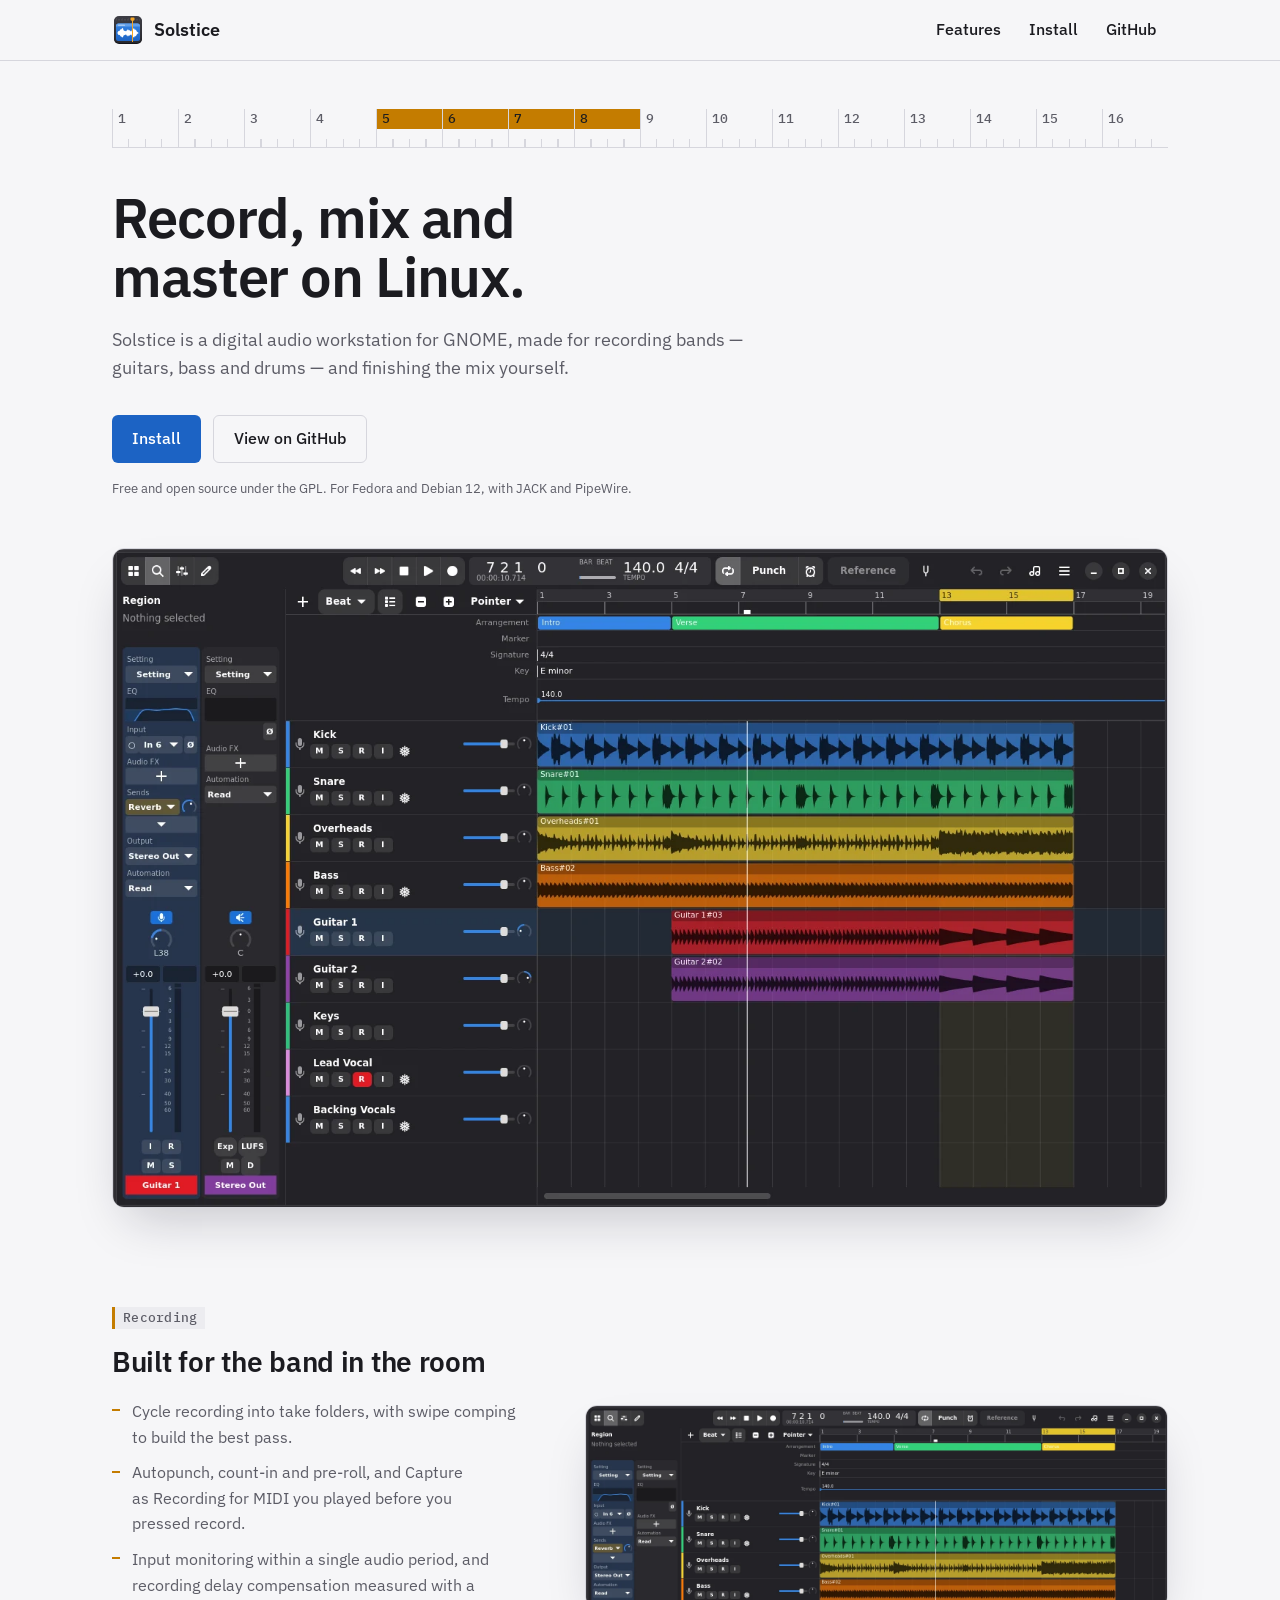
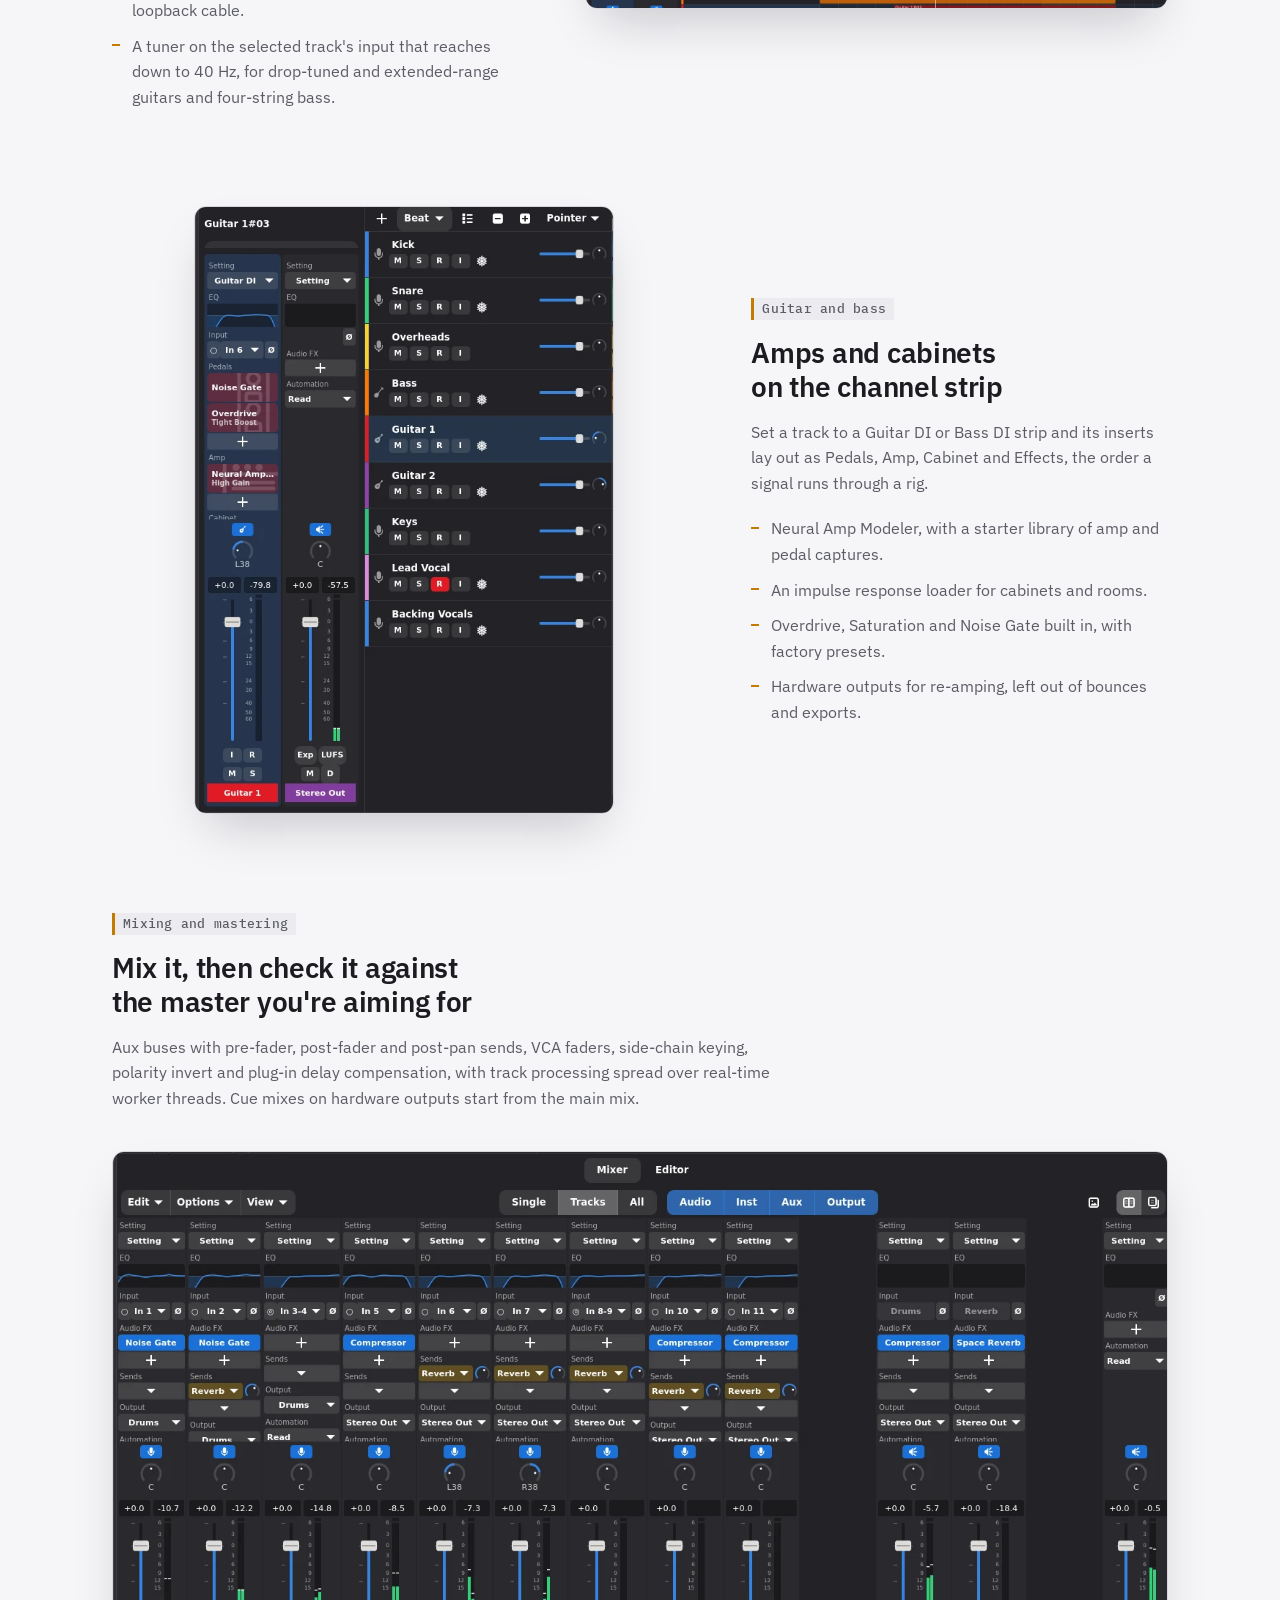
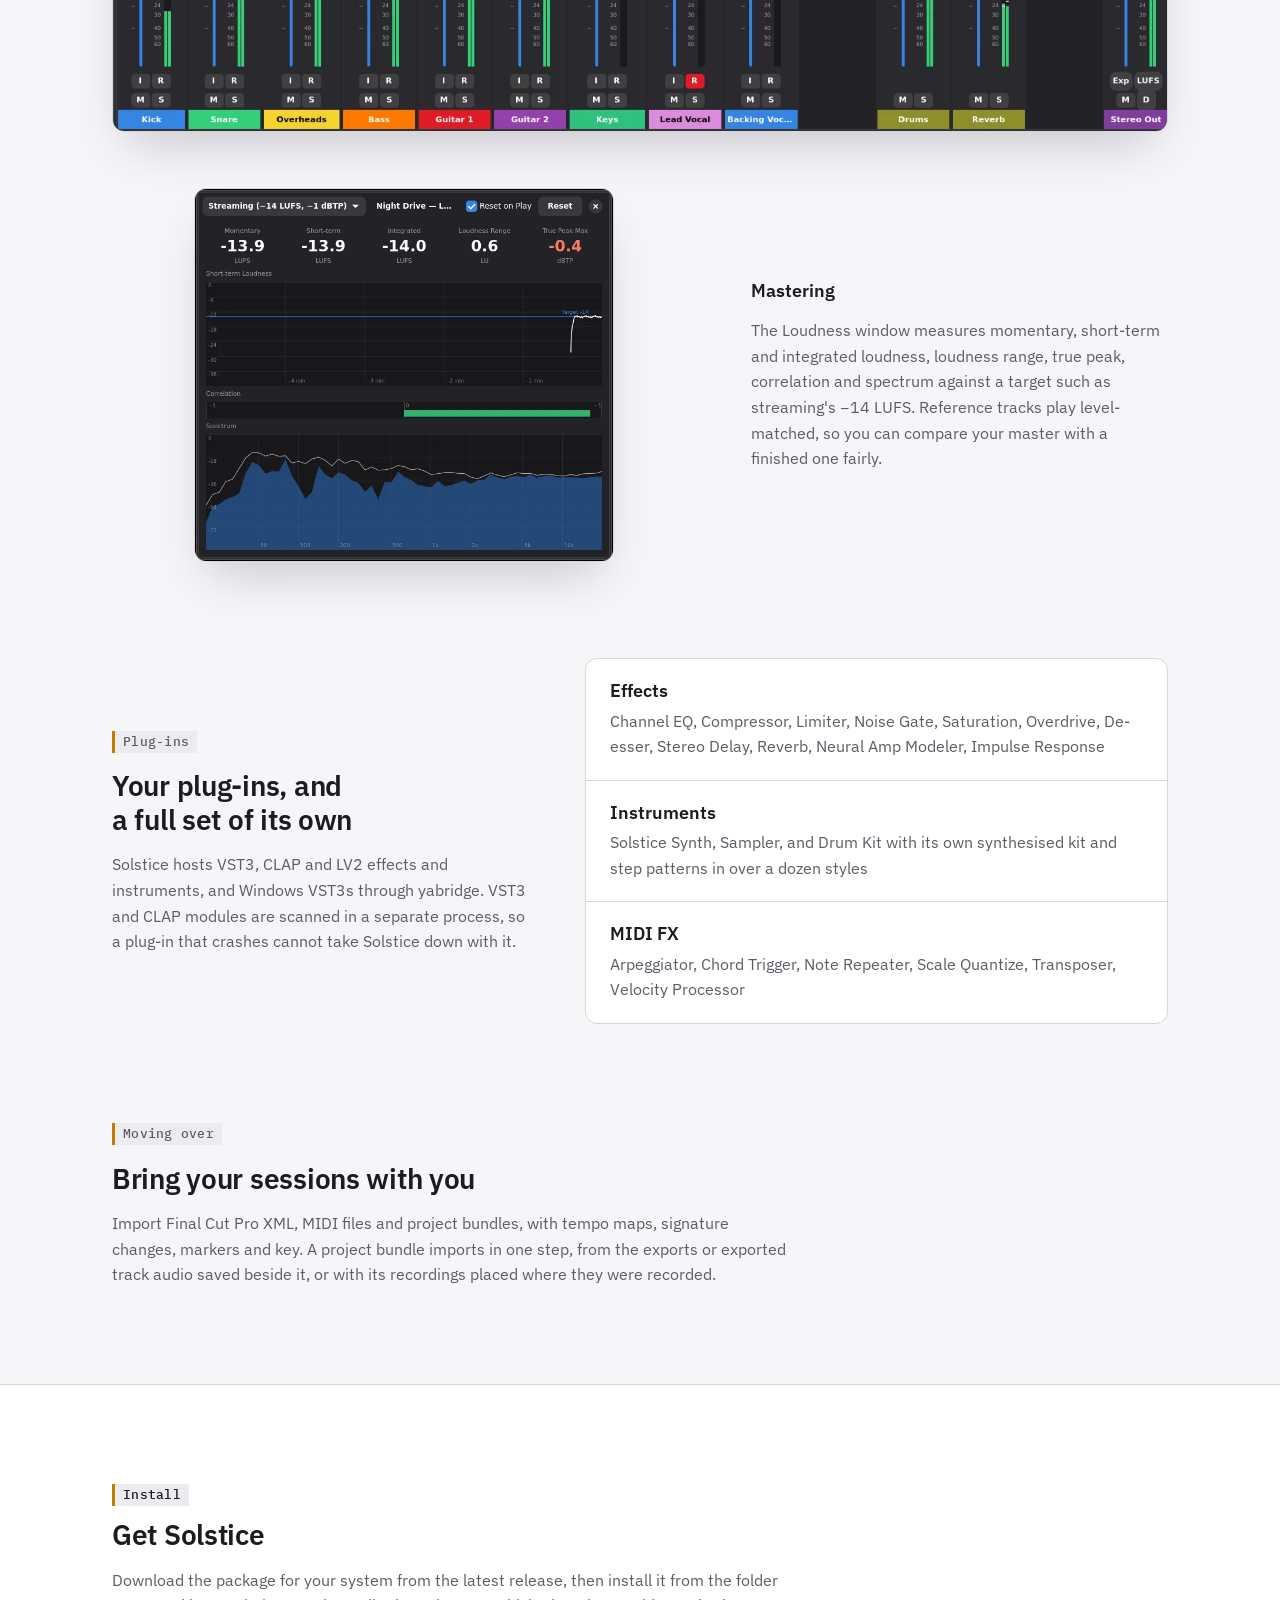
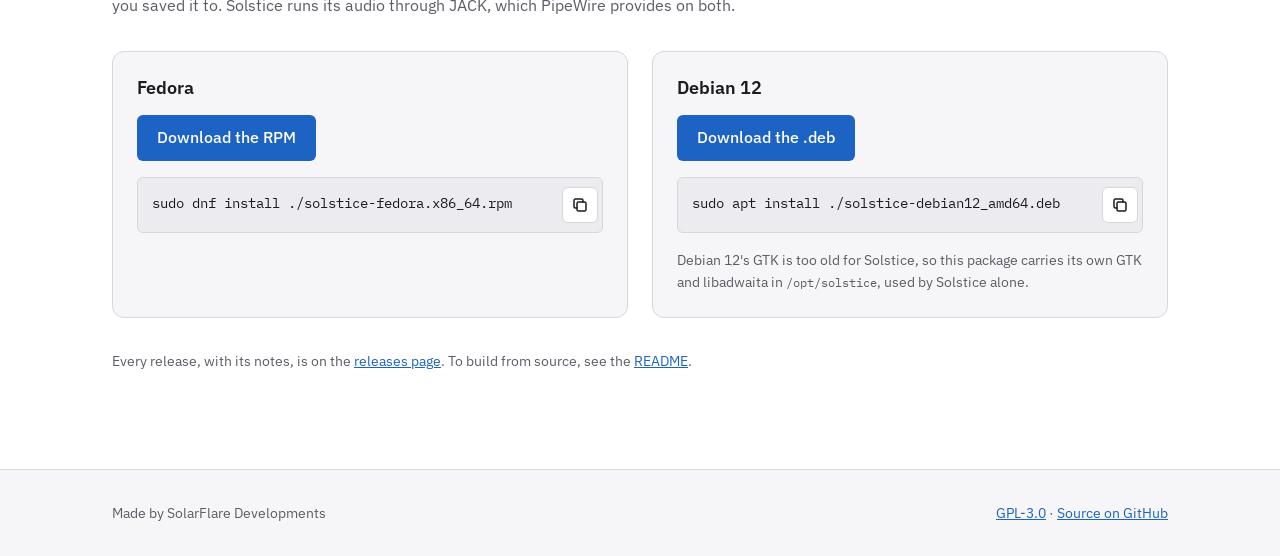
==== site/index.html @ c08cc3a5 "Add a project website for GitHub Pages A single page in site/ covering recording, guitar and bass st" ====
<!doctype html>
<html lang="en-GB">
<head>
  <meta charset="utf-8">
  <meta name="viewport" content="width=device-width, initial-scale=1">
  <meta name="color-scheme" content="light dark">
  <title>Solstice — a digital audio workstation for Linux</title>
  <meta name="description" content="Solstice is a free digital audio workstation for GNOME on Linux, made for recording bands and finishing the mix yourself: take folders, Guitar DI strips with Neural Amp Modeler, VST3, CLAP and LV2 plug-ins, and loudness metering for mastering.">
  <link rel="canonical" href="https://tomtwentysix.github.io/Solstice/">
  <link rel="icon" href="img/icon.svg" type="image/svg+xml">
  <meta property="og:type" content="website">
  <meta property="og:title" content="Solstice — record, mix and master on Linux">
  <meta property="og:description" content="A free digital audio workstation for GNOME, made for recording bands and finishing the mix yourself.">
  <meta property="og:url" content="https://tomtwentysix.github.io/Solstice/">
  <meta property="og:image" content="https://tomtwentysix.github.io/Solstice/img/session.webp">
  <link rel="preconnect" href="https://fonts.googleapis.com">
  <link rel="preconnect" href="https://fonts.gstatic.com" crossorigin>
  <link rel="stylesheet" href="https://fonts.googleapis.com/css2?family=IBM+Plex+Mono:wght@500&family=IBM+Plex+Sans:wght@400;500;600&display=swap">
  <link rel="stylesheet" href="style.css">
  <script src="copy.js" defer></script>
</head>
<body>
  <a class="skip" href="#main">Skip to content</a>

  <header class="nav">
    <div class="wrap nav-row">
      <a class="brand" href="./">
        <img src="img/icon.svg" alt="" width="32" height="32">
        <span>Solstice</span>
      </a>
      <nav aria-label="Main">
        <ul>
          <li><a href="#features">Features</a></li>
          <li><a href="#install">Install</a></li>
          <li><a href="https://github.com/tomtwentysix/Solstice">GitHub</a></li>
        </ul>
      </nav>
    </div>
  </header>

  <main id="main">
    <section class="hero">
      <div class="wrap">
        <div class="ruler" aria-hidden="true">
          <span>1</span><span>2</span><span>3</span><span>4</span><span>5</span><span>6</span><span>7</span><span>8</span>
          <span>9</span><span>10</span><span>11</span><span>12</span><span>13</span><span>14</span><span>15</span><span>16</span>
        </div>
        <h1>Record, mix and master on Linux.</h1>
        <p class="lead">Solstice is a digital audio workstation for GNOME, made for recording bands — guitars, bass and drums — and finishing the mix yourself.</p>
        <div class="actions">
          <a class="button primary" href="#install">Install</a>
          <a class="button secondary" href="https://github.com/tomtwentysix/Solstice">View on GitHub</a>
        </div>
        <p class="note">Free and open source under the GPL. For Fedora and Debian 12, with JACK and PipeWire.</p>
      </div>
      <div class="wrap shot-wrap">
        <figure class="shot">
          <img src="img/session.webp" width="1438" height="898" fetchpriority="high"
               alt="A Solstice session with kick, snare, overhead, bass and two guitar recordings, an arrangement lane with intro, verse and chorus, and the chorus set as the cycle range.">
        </figure>
      </div>
    </section>

    <section id="features" class="feature" aria-labelledby="recording">
      <div class="wrap feature-row">
        <div class="feature-text">
          <p class="eyebrow">Recording</p>
          <h2 id="recording">Built for the band in the room</h2>
          <ul class="points">
            <li>Cycle recording into take folders, with swipe comping to build the best pass.</li>
            <li>Autopunch, count-in and pre-roll, and Capture as Recording for MIDI you played before you pressed record.</li>
            <li>Input monitoring within a single audio period, and recording delay compensation measured with a loopback cable.</li>
            <li>A tuner on the selected track's input that reaches down to 40&nbsp;Hz, for drop-tuned and extended-range guitars and four-string bass.</li>
          </ul>
        </div>
        <figure class="shot">
          <img src="img/recording.webp" width="1438" height="500" loading="lazy"
               alt="The Solstice control bar and arrangement: transport, position and tempo display, global tracks for sections, signature, key and tempo, and drum and bass recordings.">
        </figure>
      </div>
    </section>

    <section class="feature" aria-labelledby="guitar">
      <div class="wrap feature-row flip">
        <div class="feature-text">
          <p class="eyebrow">Guitar and bass</p>
          <h2 id="guitar">Amps and cabinets on the channel strip</h2>
          <p>Set a track to a Guitar DI or Bass DI strip and its inserts lay out as Pedals, Amp, Cabinet and Effects, the order a signal runs through a rig.</p>
          <ul class="points">
            <li>Neural Amp Modeler, with a starter library of amp and pedal captures.</li>
            <li>An impulse response loader for cabinets and rooms.</li>
            <li>Overdrive, Saturation and Noise Gate built in, with factory presets.</li>
            <li>Hardware outputs for re-amping, left out of bounces and exports.</li>
          </ul>
        </div>
        <figure class="shot narrow">
          <img src="img/guitar-strip.webp" width="580" height="840" loading="lazy"
               alt="A Guitar DI channel strip in the Solstice inspector, with Noise Gate and Overdrive in the Pedals section and Neural Amp Modeler with a High Gain capture in the Amp section.">
        </figure>
      </div>
    </section>

    <section class="feature" aria-labelledby="mixing">
      <div class="wrap">
        <div class="feature-text wide">
          <p class="eyebrow">Mixing and mastering</p>
          <h2 id="mixing">Mix it, then check it against the master you're aiming for</h2>
          <p>Aux buses with pre-fader, post-fader and post-pan sends, VCA faders, side-chain keying, polarity invert and plug-in delay compensation, with track processing spread over real-time worker threads. Cue mixes on hardware outputs start from the main mix.</p>
        </div>
        <figure class="shot">
          <img src="img/mixer.webp" width="1438" height="790" loading="lazy"
               alt="The Solstice mixer during playback: channel strips for drums, bass, guitars, keys and vocals with EQ, gates, compressors and reverb sends, a drum bus, a reverb bus and the stereo output.">
        </figure>
        <div class="feature-row flip master">
          <div class="feature-text">
            <h3>Mastering</h3>
            <p>The Loudness window measures momentary, short-term and integrated loudness, loudness range, true peak, correlation and spectrum against a target such as streaming's −14&nbsp;LUFS. Reference tracks play level-matched, so you can compare your master with a finished one fairly.</p>
          </div>
          <figure class="shot narrow">
            <img src="img/loudness.webp" width="724" height="644" loading="lazy"
                 alt="The Solstice Loudness window measuring −14.0 LUFS integrated against the streaming target, with a short-term loudness graph, correlation meter and spectrum.">
          </figure>
        </div>
      </div>
    </section>

    <section class="feature band" aria-labelledby="plugins">
      <div class="wrap feature-row">
        <div class="feature-text">
          <p class="eyebrow">Plug-ins</p>
          <h2 id="plugins">Your plug-ins, and a full set of its own</h2>
          <p>Solstice hosts VST3, CLAP and LV2 effects and instruments, and Windows VST3s through yabridge. VST3 and CLAP modules are scanned in a separate process, so a plug-in that crashes cannot take Solstice down with it.</p>
        </div>
        <div class="builtins">
          <div>
            <h3>Effects</h3>
            <p>Channel EQ, Compressor, Limiter, Noise Gate, Saturation, Overdrive, De-esser, Stereo Delay, Reverb, Neural Amp Modeler, Impulse Response</p>
          </div>
          <div>
            <h3>Instruments</h3>
            <p>Solstice Synth, Sampler, and Drum Kit with its own synthesised kit and step patterns in over a dozen styles</p>
          </div>
          <div>
            <h3>MIDI FX</h3>
            <p>Arpeggiator, Chord Trigger, Note Repeater, Scale Quantize, Transposer, Velocity Processor</p>
          </div>
        </div>
      </div>
    </section>

    <section class="feature" aria-labelledby="moving">
      <div class="wrap">
        <div class="feature-text wide">
          <p class="eyebrow">Moving over</p>
          <h2 id="moving">Bring your sessions with you</h2>
          <p>Import Final Cut Pro XML, MIDI files and project bundles, with tempo maps, signature changes, markers and key. A project bundle imports in one step, from the exports or exported track audio saved beside it, or with its recordings placed where they were recorded.</p>
        </div>
      </div>
    </section>

    <section id="install" class="install" aria-labelledby="install-title">
      <div class="wrap">
        <p class="eyebrow">Install</p>
        <h2 id="install-title">Get Solstice</h2>
        <p class="install-intro">Download the package for your system from the latest release, then install it from the folder you saved it to. Solstice runs its audio through JACK, which PipeWire provides on both.</p>
        <div class="installs">
          <div class="install-card">
            <h3>Fedora</h3>
            <a class="button primary" href="https://github.com/tomtwentysix/Solstice/releases/latest/download/solstice-fedora.x86_64.rpm">Download the RPM</a>
            <div class="code">
              <pre><code id="cmd-fedora">sudo dnf install ./solstice-fedora.x86_64.rpm</code></pre>
              <span class="copy">
                <button type="button" class="copy-button" command="--copy" commandfor="cmd-fedora" aria-label="Copy the Fedora install command">
                  <svg class="icon icon-copy" viewBox="0 0 16 16" aria-hidden="true"><rect x="5" y="5" width="9" height="9" rx="1.5"/><path d="M11 5V3.5A1.5 1.5 0 0 0 9.5 2h-6A1.5 1.5 0 0 0 2 3.5v6A1.5 1.5 0 0 0 3.5 11H5"/></svg>
                  <svg class="icon icon-done" viewBox="0 0 16 16" aria-hidden="true"><path d="m3 8.5 3 3 7-7"/></svg>
                </button>
                <span class="tip" role="status"></span>
              </span>
            </div>
          </div>
          <div class="install-card">
            <h3>Debian 12</h3>
            <a class="button primary" href="https://github.com/tomtwentysix/Solstice/releases/latest/download/solstice-debian12_amd64.deb">Download the .deb</a>
            <div class="code">
              <pre><code id="cmd-debian">sudo apt install ./solstice-debian12_amd64.deb</code></pre>
              <span class="copy">
                <button type="button" class="copy-button" command="--copy" commandfor="cmd-debian" aria-label="Copy the Debian install command">
                  <svg class="icon icon-copy" viewBox="0 0 16 16" aria-hidden="true"><rect x="5" y="5" width="9" height="9" rx="1.5"/><path d="M11 5V3.5A1.5 1.5 0 0 0 9.5 2h-6A1.5 1.5 0 0 0 2 3.5v6A1.5 1.5 0 0 0 3.5 11H5"/></svg>
                  <svg class="icon icon-done" viewBox="0 0 16 16" aria-hidden="true"><path d="m3 8.5 3 3 7-7"/></svg>
                </button>
                <span class="tip" role="status"></span>
              </span>
            </div>
            <p class="small">Debian 12's GTK is too old for Solstice, so this package carries its own GTK and libadwaita in <code>/opt/solstice</code>, used by Solstice alone.</p>
          </div>
        </div>
        <p class="small">Every release, with its notes, is on the <a href="https://github.com/tomtwentysix/Solstice/releases">releases page</a>. To build from source, see the <a href="https://github.com/tomtwentysix/Solstice#building">README</a>.</p>
      </div>
    </section>
  </main>

  <footer class="footer">
    <div class="wrap footer-row">
      <p>Made by SolarFlare Developments</p>
      <p><a href="https://github.com/tomtwentysix/Solstice/blob/main/LICENSE">GPL-3.0</a> · <a href="https://github.com/tomtwentysix/Solstice">Source on GitHub</a></p>
    </div>
  </footer>
</body>
</html>
---- site/style.css ----
/* Tokens and their roles are in DESIGN.md. */
:root {
  --bg-dark: #141418;        --bg-light: #f6f6f8;
  --surface-dark: #1e1e23;   --surface-light: #ffffff;
  --raised-dark: #26262c;    --raised-light: #ececf0;
  --border-dark: #3d3d45;    --border-light: #d6d6dd;
  --text-dark: #ededf0;      --text-light: #1b1b20;
  --muted-dark: #a3a3ad;     --muted-light: #5c5c66;
  --link-dark: #62a0ea;      --link-light: #1c63c4;
  --accent-dark: #f5a524;    --accent-light: #c47c00;
  --shadow-dark: 0 24px 48px -12px rgb(0 0 0 / 0.5);
  --shadow-light: 0 24px 48px -16px rgb(20 20 40 / 0.22);

  --bg: var(--bg-light);
  --surface: var(--surface-light);
  --raised: var(--raised-light);
  --border: var(--border-light);
  --text: var(--text-light);
  --muted: var(--muted-light);
  --link: var(--link-light);
  --accent: var(--accent-light);
  --shadow: var(--shadow-light);
  --primary: #1c63c4;
  --primary-hover: #3584e4;
  --on-primary: #ffffff;
  --on-accent: #1e1e1e;

  @media (prefers-color-scheme: dark) {
    --bg: var(--bg-dark);
    --surface: var(--surface-dark);
    --raised: var(--raised-dark);
    --border: var(--border-dark);
    --text: var(--text-dark);
    --muted: var(--muted-dark);
    --link: var(--link-dark);
    --accent: var(--accent-dark);
    --shadow: var(--shadow-dark);
  }

  --sans: "IBM Plex Sans", system-ui, sans-serif;
  --mono: "IBM Plex Mono", ui-monospace, monospace;
  --radius-s: 6px;
  --radius-m: 12px;
  --gutter: 16px;
  --section: 64px;

  color-scheme: light dark;
  accent-color: var(--primary);
}

@media (min-width: 768px) {
  :root { --gutter: 32px; --section: 96px; }
}

*, *::before, *::after { box-sizing: border-box; }

html { scroll-padding-top: 80px; }

body {
  margin: 0;
  background: var(--bg);
  color: var(--text);
  font: 400 1rem/1.6 var(--sans);
  -webkit-text-size-adjust: 100%;
}

img { display: block; max-width: 100%; height: auto; }

a { color: var(--link); }
a:hover { text-decoration-thickness: 2px; }

:focus-visible {
  outline: 2px solid var(--accent);
  outline-offset: 2px;
  border-radius: 2px;
}

h1, h2, h3 { margin: 0; text-wrap: balance; }
h1 { font-size: clamp(2.25rem, 5vw, 3.5rem); line-height: 1.05; font-weight: 600; letter-spacing: -0.02em; }
h2 { font-size: 1.75rem; line-height: 1.2; font-weight: 600; letter-spacing: -0.01em; }
h3 { font-size: 1.125rem; line-height: 1.3; font-weight: 600; }
p, li { text-wrap: pretty; }

.wrap {
  max-width: 1120px;
  margin-inline: auto;
  padding-inline: var(--gutter);
}

.skip {
  position: absolute;
  left: var(--gutter);
  top: -100px;
  padding: 8px 16px;
  background: var(--primary);
  color: var(--on-primary);
  border-radius: var(--radius-s);
  z-index: 10;
}
.skip:focus { top: 12px; }

/* Nav */
.nav {
  position: sticky;
  top: 0;
  z-index: 5;
  background: color-mix(in srgb, var(--bg) 92%, transparent);
  border-bottom: 1px solid var(--border);
  backdrop-filter: blur(8px);
}
.nav-row {
  display: flex;
  align-items: center;
  justify-content: space-between;
  gap: 16px;
  min-height: 60px;
}
.brand {
  display: flex;
  align-items: center;
  gap: 10px;
  color: var(--text);
  text-decoration: none;
  font-weight: 600;
  font-size: 1.125rem;
}
.nav ul {
  display: flex;
  gap: 4px;
  margin: 0;
  padding: 0;
  list-style: none;
}
.nav ul a {
  display: block;
  padding: 8px 12px;
  border-radius: var(--radius-s);
  color: var(--text);
  text-decoration: none;
  font-weight: 500;
}
.nav ul a:hover { background: var(--raised); }
@media (max-width: 420px) {
  .nav ul a { padding: 8px; }
  .brand span { display: none; }
}

/* Ruler: bar numbers over ticks, with the amber cycle across bars 5 to 9 */
.ruler {
  display: grid;
  grid-template-columns: repeat(16, 1fr);
  margin-bottom: 40px;
  font: 500 0.8125rem/1 var(--mono);
  color: var(--muted);
  border-bottom: 1px solid var(--border);
  /* A background-position percentage places that fraction of the leftover space before the
     layer: a quarter-wide bar starting a quarter in sits at 33.333%. */
  background:
    linear-gradient(var(--accent) 0 0) 33.333% 0 / 25% 20px no-repeat,
    repeating-linear-gradient(to right, var(--border) 0 1px, transparent 1px calc(100% / 64)) 0 100% / 100% 8px no-repeat;
}
.ruler span {
  padding: 3px 0 22px 5px;
  border-left: 1px solid var(--border);
}
.ruler span:nth-child(n+5):nth-child(-n+8) { color: var(--on-accent); }
@media (max-width: 600px) {
  .ruler {
    grid-template-columns: repeat(8, 1fr);
    background:
      linear-gradient(var(--accent) 0 0) 100% 0 / 50% 20px no-repeat,
      repeating-linear-gradient(to right, var(--border) 0 1px, transparent 1px calc(100% / 32)) 0 100% / 100% 8px no-repeat;
  }
  .ruler span:nth-child(n+9) { display: none; }
}

/* Hero */
.hero { padding-top: 48px; }
.hero h1 { max-width: 16ch; }
.lead {
  max-width: 60ch;
  margin: 20px 0 0;
  font-size: 1.125rem;
  color: var(--muted);
}
.actions {
  display: flex;
  flex-wrap: wrap;
  gap: 12px;
  margin-top: 32px;
}
.note {
  margin: 16px 0 0;
  font-size: 0.8125rem;
  color: var(--muted);
}
.shot-wrap { margin-top: 48px; }

/* Buttons */
.button {
  display: inline-flex;
  align-items: center;
  justify-content: center;
  min-height: 44px;
  padding: 10px 20px;
  border-radius: var(--radius-s);
  font-weight: 500;
  text-decoration: none;
  transition: background-color 0.15s;
}
.button.primary { background: var(--primary); color: var(--on-primary); }
.button.primary:hover { background: var(--primary-hover); }
.button.secondary { border: 1px solid var(--border); color: var(--text); }
.button.secondary:hover { background: var(--raised); }

/* Screenshots */
.shot { margin: 0; }
.shot img {
  border-radius: var(--radius-m);
  border: 1px solid var(--border);
  box-shadow: var(--shadow);
}
.shot.narrow { max-width: 420px; justify-self: center; }

/* Feature sections */
.feature { padding-top: var(--section); }
.feature-row {
  display: grid;
  gap: 32px;
  align-items: center;
}
@media (min-width: 900px) {
  .feature-row { grid-template-columns: minmax(0, 5fr) minmax(0, 7fr); gap: 56px; }
  .feature-row.flip { grid-template-columns: minmax(0, 7fr) minmax(0, 5fr); }
  .feature-row.flip > .feature-text { order: 2; }
}
.feature-text > * + * { margin-top: 16px; }
.feature-text.wide { max-width: 68ch; margin-bottom: 40px; }
.feature-text p { margin-bottom: 0; color: var(--muted); }
.eyebrow {
  display: inline-block;
  margin: 0 0 4px;
  padding: 2px 8px;
  border-left: 3px solid var(--accent);
  background: var(--raised);
  font: 500 0.8125rem/1.4 var(--mono);
  color: var(--text);
  letter-spacing: 0.02em;
}
.points {
  margin: 20px 0 0;
  padding: 0;
  list-style: none;
}
.points li {
  position: relative;
  padding-left: 20px;
  color: var(--muted);
}
.points li + li { margin-top: 10px; }
.points li::before {
  content: "";
  position: absolute;
  left: 0;
  top: 0.65em;
  width: 8px;
  height: 2px;
  background: var(--accent);
}
.master { margin-top: 56px; }

.band .builtins {
  display: grid;
  gap: 0;
  border: 1px solid var(--border);
  border-radius: var(--radius-m);
  background: var(--surface);
}
.builtins > div { padding: 20px 24px; }
.builtins > div + div { border-top: 1px solid var(--border); }
.builtins p { margin: 6px 0 0; color: var(--muted); }

/* Install */
.install {
  margin-top: var(--section);
  padding-block: var(--section);
  background: var(--surface);
  border-top: 1px solid var(--border);
}
.install h2 { margin-top: 8px; }
.install-intro { max-width: 68ch; margin: 16px 0 32px; color: var(--muted); }
/* minmax(0, …) so a long command scrolls inside its block rather than widening the page. */
.installs {
  display: grid;
  grid-template-columns: minmax(0, 1fr);
  gap: 24px;
}
@media (min-width: 900px) {
  .installs { grid-template-columns: repeat(2, minmax(0, 1fr)); }
}
.install-card {
  display: flex;
  flex-direction: column;
  align-items: flex-start;
  gap: 16px;
  padding: 24px;
  border: 1px solid var(--border);
  border-radius: var(--radius-m);
  background: var(--bg);
}
.small { font-size: 0.875rem; color: var(--muted); margin: 0; }
.install > .wrap > .small { margin-top: 32px; }
code { font-family: var(--mono); font-size: 0.875em; }

.code {
  position: relative;
  display: flex;
  align-items: center;
  gap: 8px;
  width: 100%;
  padding: 4px 4px 4px 0;
  border: 1px solid var(--border);
  border-radius: var(--radius-s);
  background: var(--raised);
}
.code pre {
  flex: 1;
  min-width: 0;
  margin: 0;
  padding: 10px 14px;
  white-space: pre-wrap;
  overflow-wrap: anywhere;
}
.code pre code { font-size: 0.875rem; }

/* Copy button */
.copy { position: relative; flex: none; }
.copy-button {
  display: grid;
  place-items: center;
  min-inline-size: 36px;
  min-block-size: 36px;
  border: 1px solid var(--border);
  border-radius: var(--radius-s);
  background: var(--surface);
  color: var(--text);
  cursor: pointer;
}
.copy-button:hover { background: var(--bg); }
.icon {
  grid-area: 1 / 1;
  width: 16px;
  height: 16px;
  fill: none;
  stroke: currentColor;
  stroke-width: 1.5;
  stroke-linecap: round;
  stroke-linejoin: round;
}
.icon-done { opacity: 0; }
.copy-button[data-copied] .icon-copy { opacity: 0; }
.copy-button[data-copied] .icon-done { opacity: 1; }
.tip {
  position: absolute;
  bottom: calc(100% + 8px);
  right: 0;
  padding: 4px 8px;
  border-radius: var(--radius-s);
  background: var(--text);
  color: var(--bg);
  font-size: 0.8125rem;
  white-space: nowrap;
  pointer-events: none;
  opacity: 0;
  transition: opacity 0.15s;
}
.tip:not(:empty) { opacity: 1; }

/* Footer */
.footer {
  padding-block: 32px;
  border-top: 1px solid var(--border);
  font-size: 0.875rem;
  color: var(--muted);
}
.footer-row {
  display: flex;
  flex-wrap: wrap;
  justify-content: space-between;
  gap: 8px 24px;
}
.footer p { margin: 0; }

@media (prefers-reduced-motion: reduce) {
  * { transition: none !important; }
}
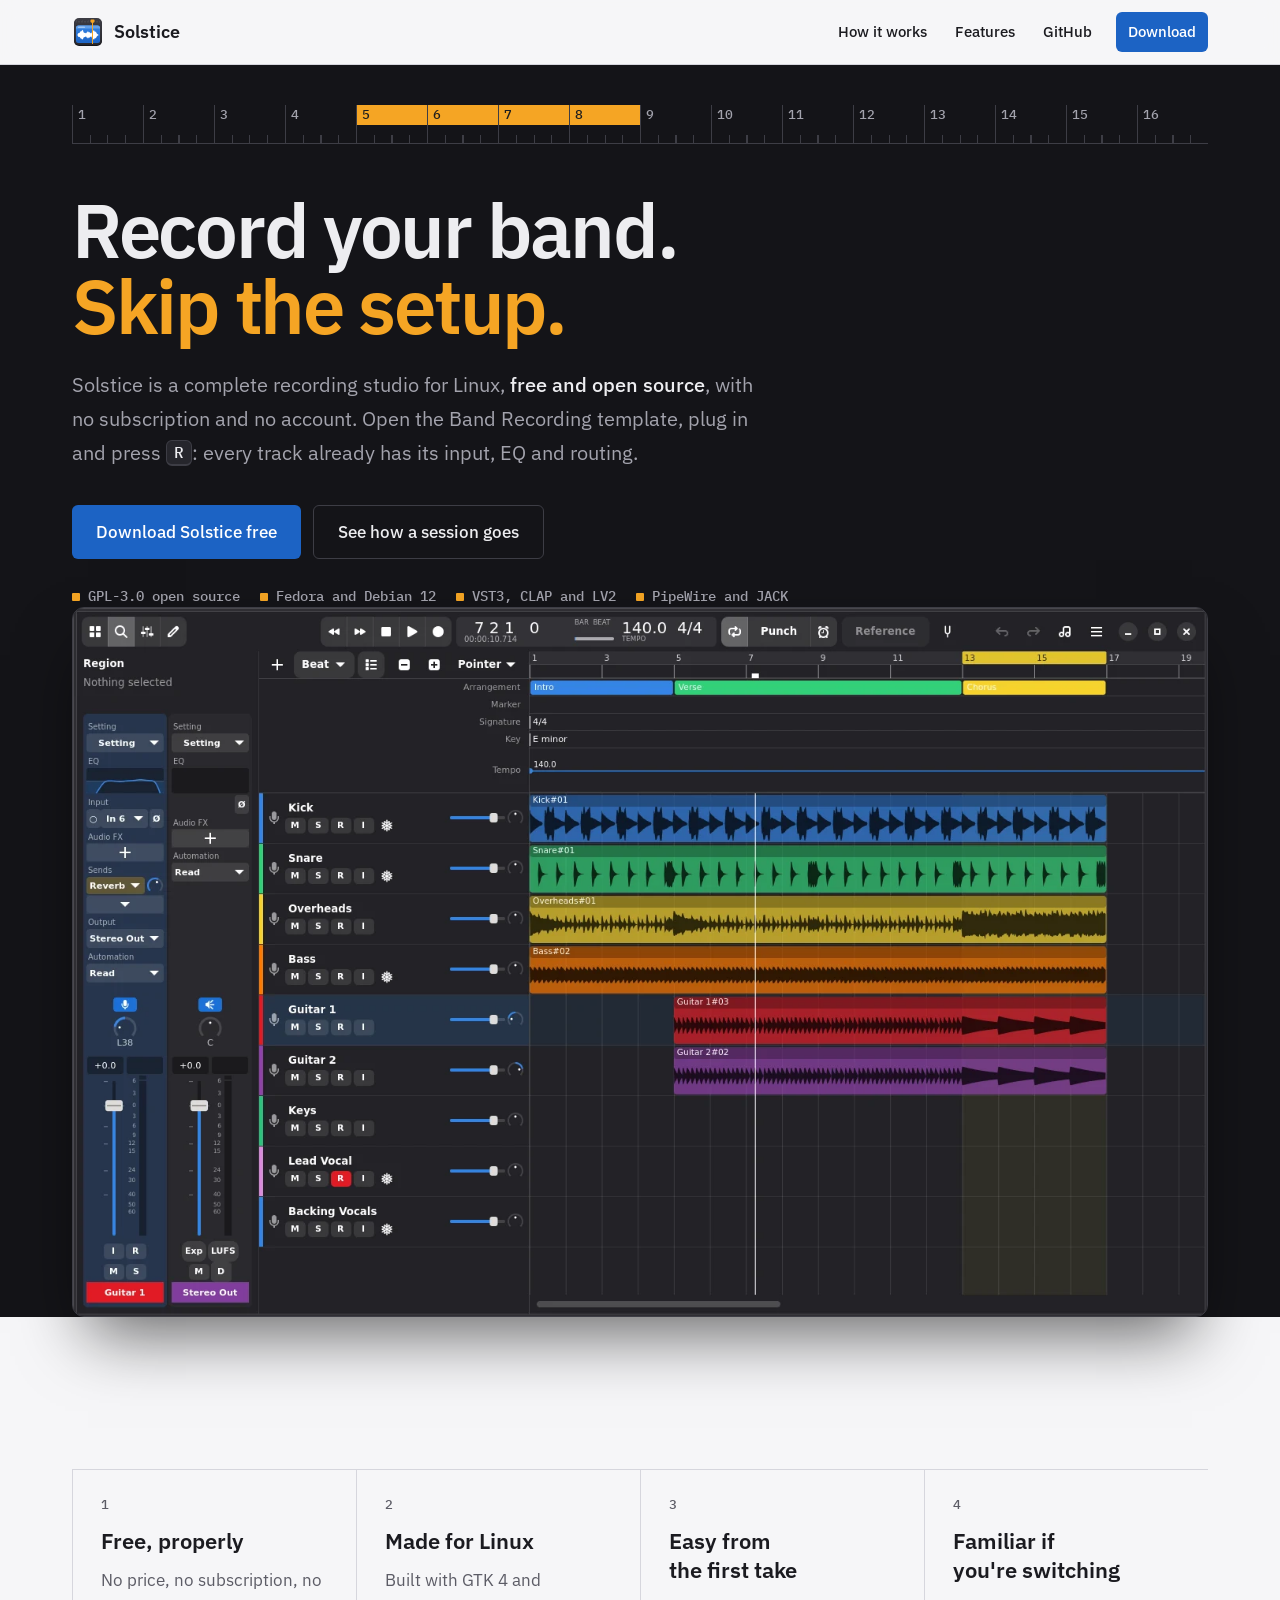
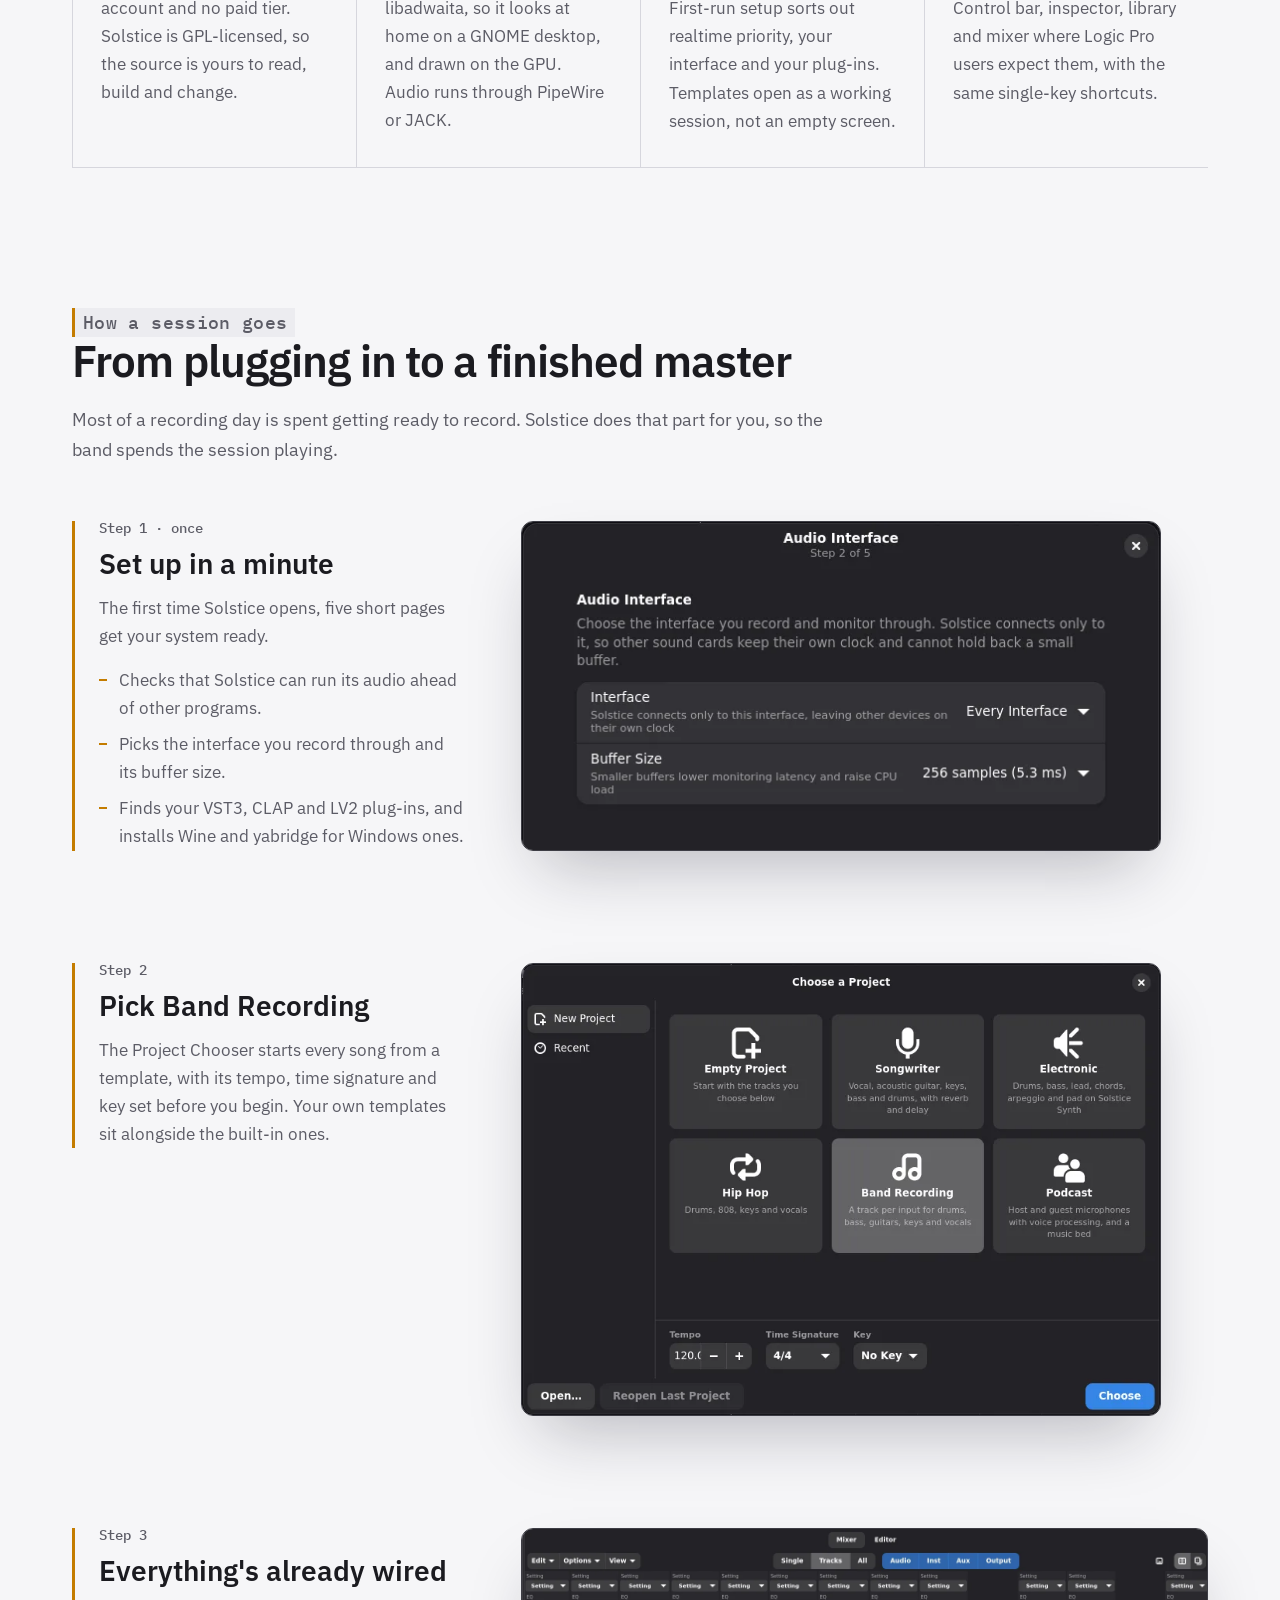
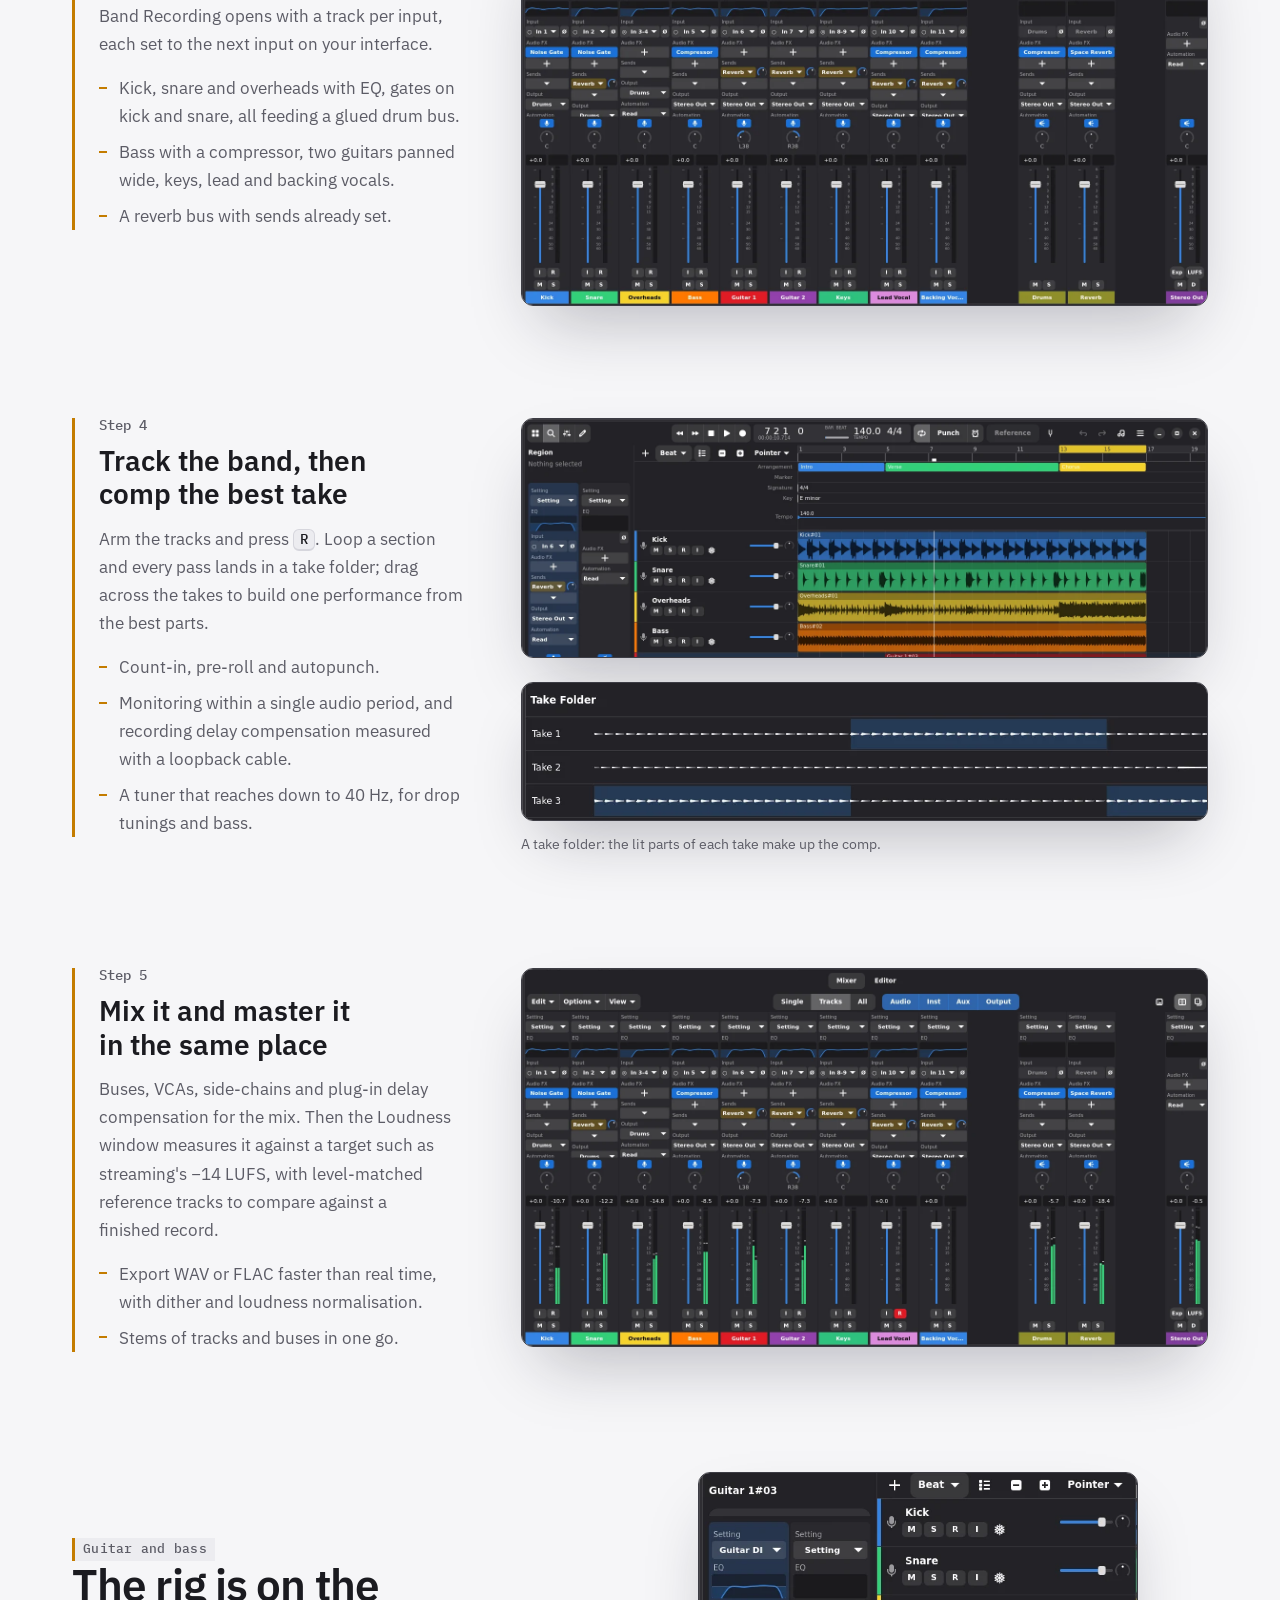
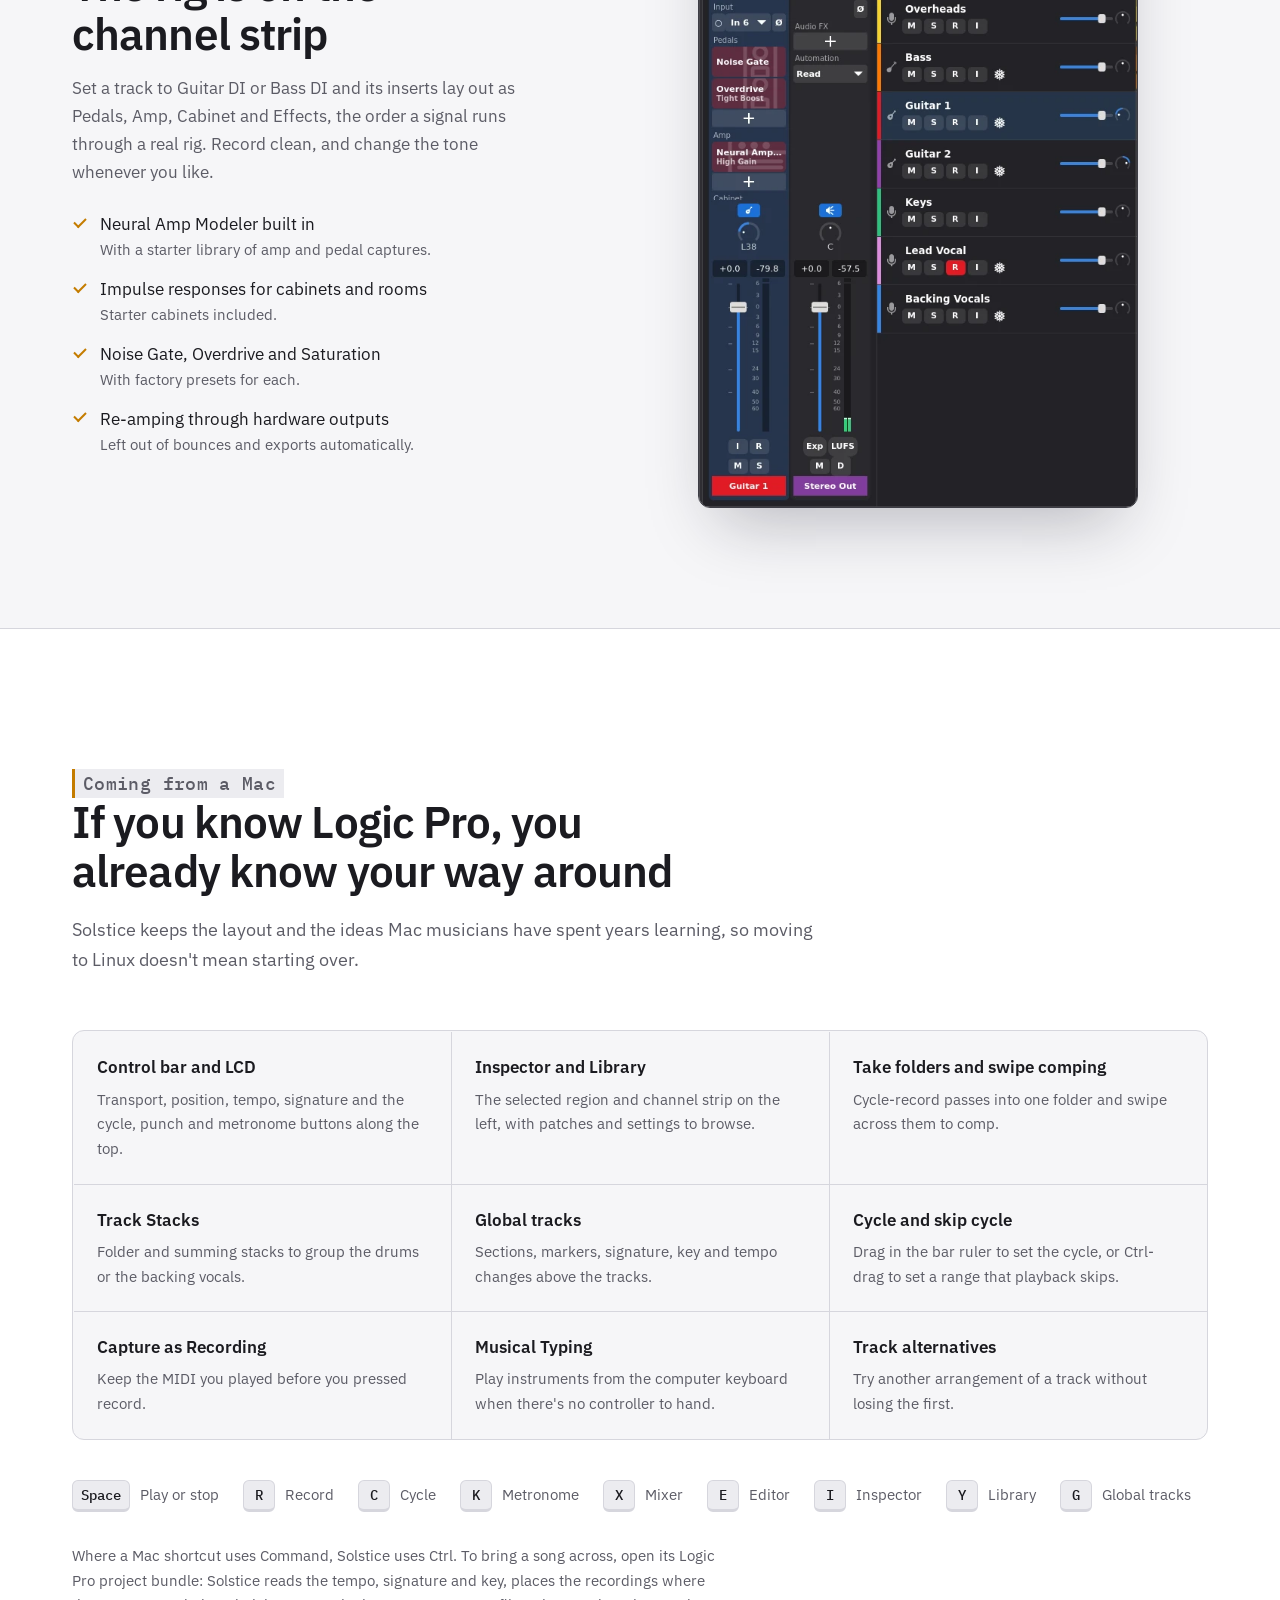
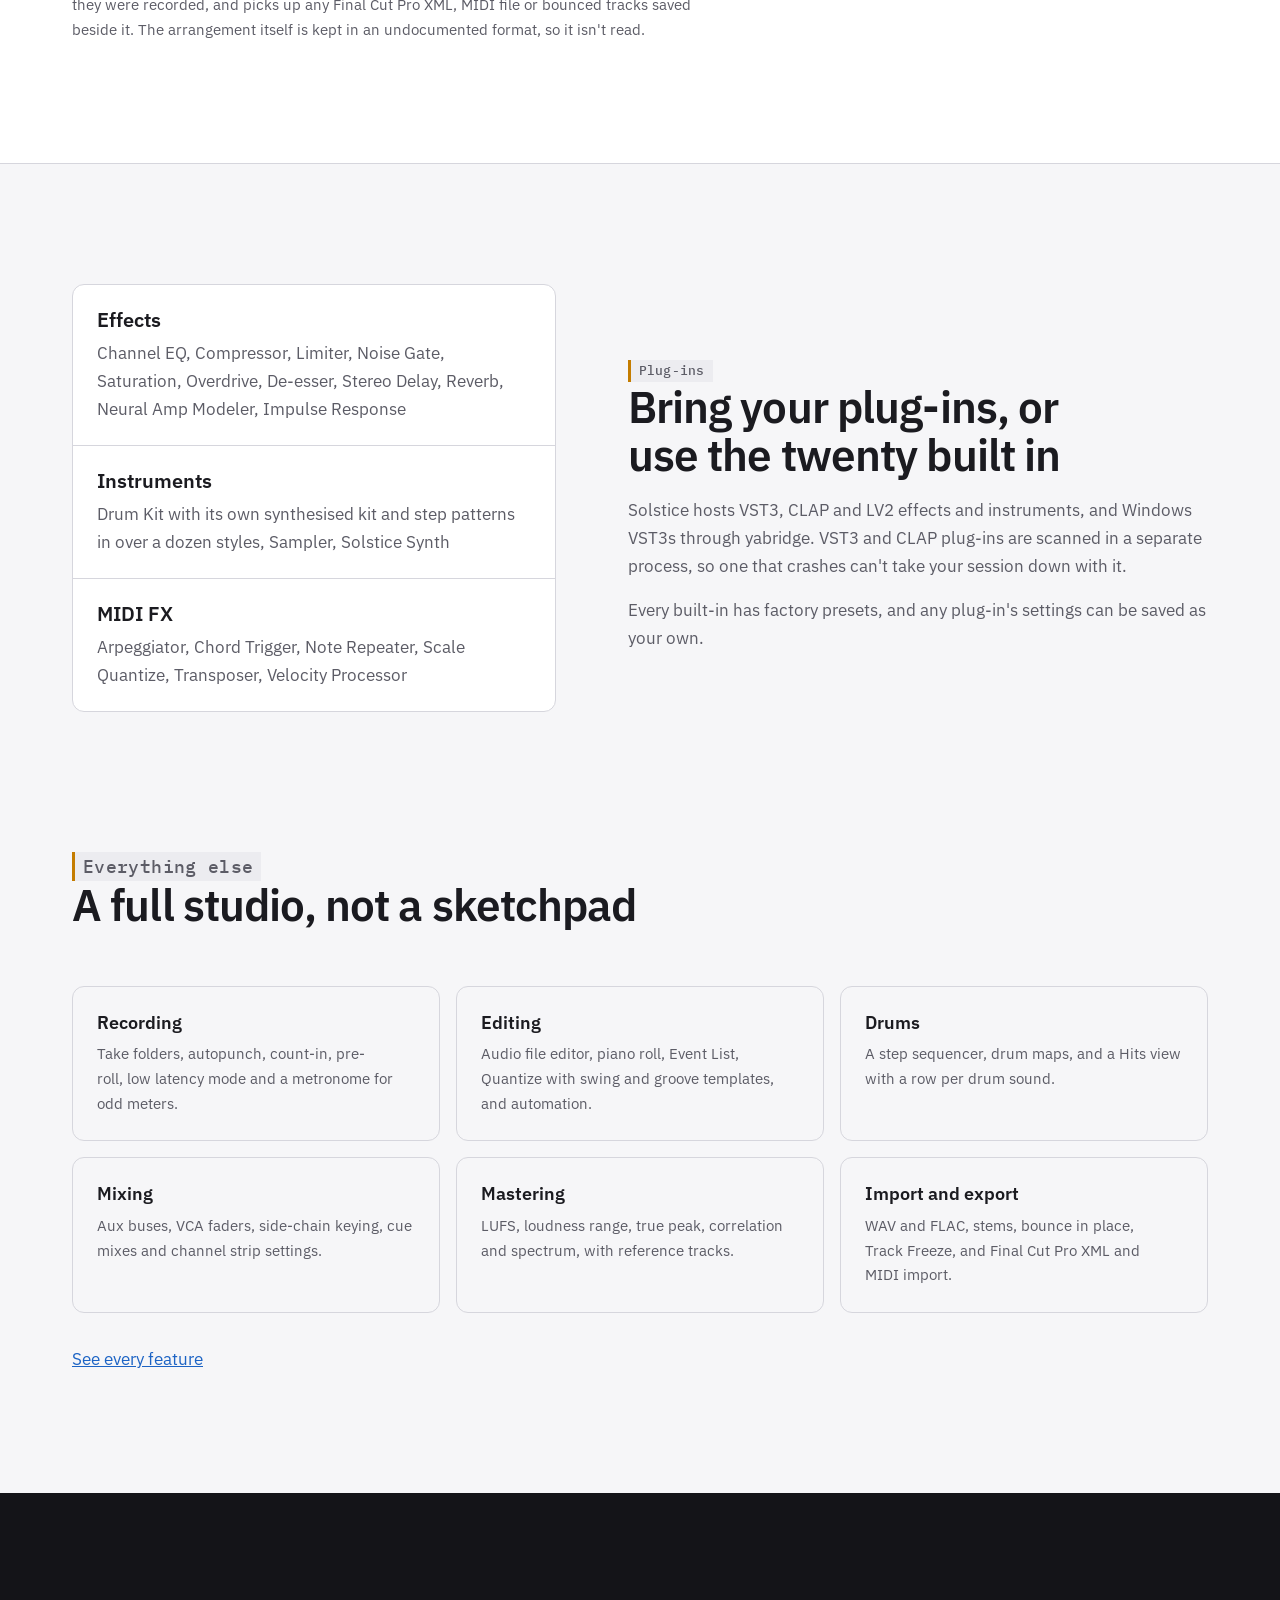
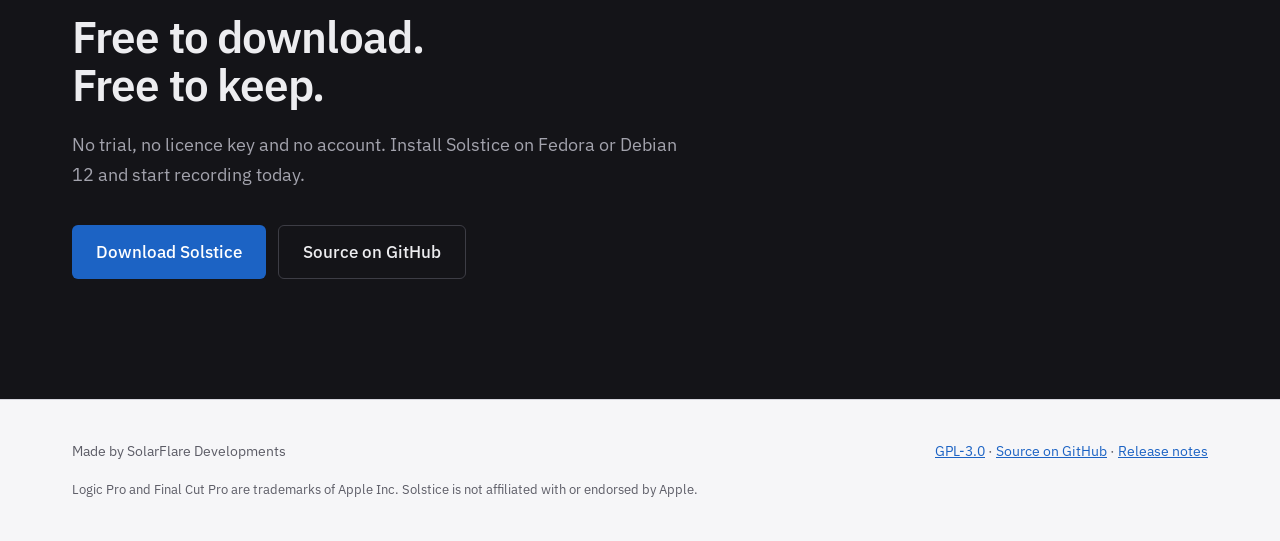
==== commit 7bc9e0ec: "Rebuild the website around a band recording session The home page now tells one session in five step" ====
--- a/site/index.html
+++ b/site/index.html
@@ -4,132 +4,244 @@
   <meta charset="utf-8">
   <meta name="viewport" content="width=device-width, initial-scale=1">
   <meta name="color-scheme" content="light dark">
-  <title>Solstice — a digital audio workstation for Linux</title>
-  <meta name="description" content="Solstice is a free digital audio workstation for GNOME on Linux, made for recording bands and finishing the mix yourself: take folders, Guitar DI strips with Neural Amp Modeler, VST3, CLAP and LV2 plug-ins, and loudness metering for mastering.">
+  <title>Solstice — free, open source recording studio for Linux</title>
+  <meta name="description" content="Solstice is a free and open source digital audio workstation for Linux, made for recording bands with as little hassle as possible: a Band Recording template that is ready to play into, take folders, Guitar DI strips with Neural Amp Modeler, VST3, CLAP and LV2 plug-ins, and loudness metering for mastering.">
   <link rel="canonical" href="https://tomtwentysix.github.io/Solstice/">
   <link rel="icon" href="img/icon.svg" type="image/svg+xml">
   <meta property="og:type" content="website">
-  <meta property="og:title" content="Solstice — record, mix and master on Linux">
-  <meta property="og:description" content="A free digital audio workstation for GNOME, made for recording bands and finishing the mix yourself.">
+  <meta property="og:title" content="Solstice — record your band on Linux, free">
+  <meta property="og:description" content="A free and open source DAW for Linux, made for recording bands with as little hassle as possible.">
   <meta property="og:url" content="https://tomtwentysix.github.io/Solstice/">
   <meta property="og:image" content="https://tomtwentysix.github.io/Solstice/img/session.webp">
   <link rel="preconnect" href="https://fonts.googleapis.com">
   <link rel="preconnect" href="https://fonts.gstatic.com" crossorigin>
   <link rel="stylesheet" href="https://fonts.googleapis.com/css2?family=IBM+Plex+Mono:wght@500&family=IBM+Plex+Sans:wght@400;500;600&display=swap">
   <link rel="stylesheet" href="style.css">
-  <script src="copy.js" defer></script>
 </head>
 <body>
   <a class="skip" href="#main">Skip to content</a>
 
   <header class="nav">
     <div class="wrap nav-row">
-      <a class="brand" href="./">
+      <a class="brand" href="./" aria-current="page">
         <img src="img/icon.svg" alt="" width="32" height="32">
         <span>Solstice</span>
       </a>
       <nav aria-label="Main">
         <ul>
-          <li><a href="#features">Features</a></li>
-          <li><a href="#install">Install</a></li>
-          <li><a href="https://github.com/tomtwentysix/Solstice">GitHub</a></li>
+          <li class="optional"><a href="#workflow">How it works</a></li>
+          <li><a href="features.html">Features</a></li>
+          <li class="optional"><a href="https://github.com/tomtwentysix/Solstice">GitHub</a></li>
+          <li><a class="nav-cta" href="download.html">Download</a></li>
         </ul>
       </nav>
     </div>
   </header>
 
   <main id="main">
-    <section class="hero">
+    <section class="hero stage">
       <div class="wrap">
         <div class="ruler" aria-hidden="true">
           <span>1</span><span>2</span><span>3</span><span>4</span><span>5</span><span>6</span><span>7</span><span>8</span>
           <span>9</span><span>10</span><span>11</span><span>12</span><span>13</span><span>14</span><span>15</span><span>16</span>
         </div>
-        <h1>Record, mix and master on Linux.</h1>
-        <p class="lead">Solstice is a digital audio workstation for GNOME, made for recording bands — guitars, bass and drums — and finishing the mix yourself.</p>
+        <h1>Record your band. <em>Skip the setup.</em></h1>
+        <p class="lead">Solstice is a complete recording studio for Linux, <strong>free and open source</strong>, with no subscription and no account. Open the Band Recording template, plug in and press <kbd>R</kbd>: every track already has its input, EQ and routing.</p>
         <div class="actions">
-          <a class="button primary" href="#install">Install</a>
-          <a class="button secondary" href="https://github.com/tomtwentysix/Solstice">View on GitHub</a>
-        </div>
-        <p class="note">Free and open source under the GPL. For Fedora and Debian 12, with JACK and PipeWire.</p>
-      </div>
-      <div class="wrap shot-wrap">
-        <figure class="shot">
+          <a class="button primary" href="download.html">Download Solstice free</a>
+          <a class="button secondary" href="#workflow">See how a session goes</a>
+        </div>
+        <ul class="facts">
+          <li>GPL-3.0 open source</li>
+          <li>Fedora and Debian 12</li>
+          <li>VST3, CLAP and LV2</li>
+          <li>PipeWire and JACK</li>
+        </ul>
+        <figure class="shot hero-shot">
           <img src="img/session.webp" width="1438" height="898" fetchpriority="high"
                alt="A Solstice session with kick, snare, overhead, bass and two guitar recordings, an arrangement lane with intro, verse and chorus, and the chorus set as the cycle range.">
         </figure>
       </div>
     </section>
 
-    <section id="features" class="feature" aria-labelledby="recording">
-      <div class="wrap feature-row">
-        <div class="feature-text">
-          <p class="eyebrow">Recording</p>
-          <h2 id="recording">Built for the band in the room</h2>
-          <ul class="points">
-            <li>Cycle recording into take folders, with swipe comping to build the best pass.</li>
-            <li>Autopunch, count-in and pre-roll, and Capture as Recording for MIDI you played before you pressed record.</li>
-            <li>Input monitoring within a single audio period, and recording delay compensation measured with a loopback cable.</li>
-            <li>A tuner on the selected track's input that reaches down to 40&nbsp;Hz, for drop-tuned and extended-range guitars and four-string bass.</li>
+    <section class="wrap" aria-label="Why Solstice">
+      <div class="pillars">
+        <div class="pillar">
+          <span class="bar" aria-hidden="true">1</span>
+          <h3>Free, properly</h3>
+          <p>No price, no subscription, no account and no paid tier. Solstice is GPL-licensed, so the source is yours to read, build and change.</p>
+        </div>
+        <div class="pillar">
+          <span class="bar" aria-hidden="true">2</span>
+          <h3>Made for Linux</h3>
+          <p>Built with GTK&nbsp;4 and libadwaita, so it looks at home on a GNOME desktop, and drawn on the GPU. Audio runs through PipeWire or JACK.</p>
+        </div>
+        <div class="pillar">
+          <span class="bar" aria-hidden="true">3</span>
+          <h3>Easy from the first take</h3>
+          <p>First-run setup sorts out realtime priority, your interface and your plug-ins. Templates open as a working session, not an empty screen.</p>
+        </div>
+        <div class="pillar">
+          <span class="bar" aria-hidden="true">4</span>
+          <h3>Familiar if you're switching</h3>
+          <p>Control bar, inspector, library and mixer where Logic Pro users expect them, with the same single-key shortcuts.</p>
+        </div>
+      </div>
+    </section>
+
+    <section id="workflow" class="section" aria-labelledby="workflow-title">
+      <div class="wrap">
+        <div class="section-head">
+          <p class="eyebrow">How a session goes</p>
+          <h2 id="workflow-title">From plugging in to a finished master</h2>
+          <p>Most of a recording day is spent getting ready to record. Solstice does that part for you, so the band spends the session playing.</p>
+        </div>
+        <ol class="steps">
+          <li class="step">
+            <div class="step-text">
+              <span class="step-num">Step 1 · once</span>
+              <h3>Set up in a minute</h3>
+              <p>The first time Solstice opens, five short pages get your system ready.</p>
+              <ul>
+                <li>Checks that Solstice can run its audio ahead of other programs.</li>
+                <li>Picks the interface you record through and its buffer size.</li>
+                <li>Finds your VST3, CLAP and LV2 plug-ins, and installs Wine and yabridge for Windows ones.</li>
+              </ul>
+            </div>
+            <figure class="shot small reveal">
+              <img src="img/setup.webp" width="642" height="330" loading="lazy"
+                   alt="The Audio Interface page of Solstice's first-run setup, step 2 of 5, with the interface and buffer size to choose.">
+            </figure>
+          </li>
+          <li class="step">
+            <div class="step-text">
+              <span class="step-num">Step 2</span>
+              <h3>Pick Band Recording</h3>
+              <p>The Project Chooser starts every song from a template, with its tempo, time signature and key set before you begin. Your own templates sit alongside the built-in ones.</p>
+            </div>
+            <figure class="shot small reveal">
+              <img src="img/chooser.webp" width="822" height="582" loading="lazy"
+                   alt="The Choose a Project dialog with Band Recording selected among Empty Project, Songwriter, Electronic, Hip Hop and Podcast, and tempo, time signature and key below.">
+            </figure>
+          </li>
+          <li class="step">
+            <div class="step-text">
+              <span class="step-num">Step 3</span>
+              <h3>Everything's already wired</h3>
+              <p>Band Recording opens with a track per input, each set to the next input on your interface.</p>
+              <ul>
+                <li>Kick, snare and overheads with EQ, gates on kick and snare, all feeding a glued drum bus.</li>
+                <li>Bass with a compressor, two guitars panned wide, keys, lead and backing vocals.</li>
+                <li>A reverb bus with sends already set.</li>
+              </ul>
+            </div>
+            <figure class="shot reveal">
+              <img src="img/template.webp" width="1438" height="788" loading="lazy"
+                   alt="The mixer of a new Band Recording project: Kick on input 1, Snare on input 2, Overheads on inputs 3 and 4, then Bass, Guitar 1, Guitar 2, Keys, Lead Vocal and Backing Vocals, with gates, compressors, reverb sends, a Drums bus and a Reverb bus.">
+            </figure>
+          </li>
+          <li class="step">
+            <div class="step-text">
+              <span class="step-num">Step 4</span>
+              <h3>Track the band, then comp the best take</h3>
+              <p>Arm the tracks and press <kbd>R</kbd>. Loop a section and every pass lands in a take folder; drag across the takes to build one performance from the best parts.</p>
+              <ul>
+                <li>Count-in, pre-roll and autopunch.</li>
+                <li>Monitoring within a single audio period, and recording delay compensation measured with a loopback cable.</li>
+                <li>A tuner that reaches down to 40&nbsp;Hz, for drop tunings and bass.</li>
+              </ul>
+            </div>
+            <div class="shots reveal">
+              <figure class="shot">
+                <img src="img/recording.webp" width="1438" height="500" loading="lazy"
+                     alt="The Solstice control bar and arrangement: transport, position and tempo display, global tracks for sections, signature, key and tempo, and drum and bass recordings.">
+              </figure>
+              <figure class="shot">
+                <img src="img/takes.webp" width="900" height="180" loading="lazy"
+                     alt="A take folder with three guitar takes, and the highlighted parts of each that play in the comp.">
+                <figcaption>A take folder: the lit parts of each take make up the comp.</figcaption>
+              </figure>
+            </div>
+          </li>
+          <li class="step">
+            <div class="step-text">
+              <span class="step-num">Step 5</span>
+              <h3>Mix it and master it in the same place</h3>
+              <p>Buses, VCAs, side-chains and plug-in delay compensation for the mix. Then the Loudness window measures it against a target such as streaming's −14&nbsp;LUFS, with level-matched reference tracks to compare against a finished record.</p>
+              <ul>
+                <li>Export WAV or FLAC faster than real time, with dither and loudness normalisation.</li>
+                <li>Stems of tracks and buses in one go.</li>
+              </ul>
+            </div>
+            <figure class="shot reveal">
+              <img src="img/mixer.webp" width="1438" height="790" loading="lazy"
+                   alt="The Solstice mixer during playback: channel strips for drums, bass, guitars, keys and vocals with EQ, gates, compressors and reverb sends, a drum bus, a reverb bus and the stereo output.">
+            </figure>
+          </li>
+        </ol>
+      </div>
+    </section>
+
+    <section class="section" aria-labelledby="guitar-title">
+      <div class="wrap split">
+        <div class="prose">
+          <p class="eyebrow">Guitar and bass</p>
+          <h2 id="guitar-title">The rig is on the channel strip</h2>
+          <p>Set a track to Guitar DI or Bass DI and its inserts lay out as Pedals, Amp, Cabinet and Effects, the order a signal runs through a real rig. Record clean, and change the tone whenever you like.</p>
+          <ul class="ticks">
+            <li>Neural Amp Modeler built in<span>With a starter library of amp and pedal captures.</span></li>
+            <li>Impulse responses for cabinets and rooms<span>Starter cabinets included.</span></li>
+            <li>Noise Gate, Overdrive and Saturation<span>With factory presets for each.</span></li>
+            <li>Re-amping through hardware outputs<span>Left out of bounces and exports automatically.</span></li>
           </ul>
         </div>
-        <figure class="shot">
-          <img src="img/recording.webp" width="1438" height="500" loading="lazy"
-               alt="The Solstice control bar and arrangement: transport, position and tempo display, global tracks for sections, signature, key and tempo, and drum and bass recordings.">
-        </figure>
-      </div>
-    </section>
-
-    <section class="feature" aria-labelledby="guitar">
-      <div class="wrap feature-row flip">
-        <div class="feature-text">
-          <p class="eyebrow">Guitar and bass</p>
-          <h2 id="guitar">Amps and cabinets on the channel strip</h2>
-          <p>Set a track to a Guitar DI or Bass DI strip and its inserts lay out as Pedals, Amp, Cabinet and Effects, the order a signal runs through a rig.</p>
-          <ul class="points">
-            <li>Neural Amp Modeler, with a starter library of amp and pedal captures.</li>
-            <li>An impulse response loader for cabinets and rooms.</li>
-            <li>Overdrive, Saturation and Noise Gate built in, with factory presets.</li>
-            <li>Hardware outputs for re-amping, left out of bounces and exports.</li>
-          </ul>
-        </div>
-        <figure class="shot narrow">
+        <figure class="shot narrow reveal">
           <img src="img/guitar-strip.webp" width="580" height="840" loading="lazy"
                alt="A Guitar DI channel strip in the Solstice inspector, with Noise Gate and Overdrive in the Pedals section and Neural Amp Modeler with a High Gain capture in the Amp section.">
         </figure>
       </div>
     </section>
 
-    <section class="feature" aria-labelledby="mixing">
-      <div class="wrap">
-        <div class="feature-text wide">
-          <p class="eyebrow">Mixing and mastering</p>
-          <h2 id="mixing">Mix it, then check it against the master you're aiming for</h2>
-          <p>Aux buses with pre-fader, post-fader and post-pan sends, VCA faders, side-chain keying, polarity invert and plug-in delay compensation, with track processing spread over real-time worker threads. Cue mixes on hardware outputs start from the main mix.</p>
-        </div>
-        <figure class="shot">
-          <img src="img/mixer.webp" width="1438" height="790" loading="lazy"
-               alt="The Solstice mixer during playback: channel strips for drums, bass, guitars, keys and vocals with EQ, gates, compressors and reverb sends, a drum bus, a reverb bus and the stereo output.">
-        </figure>
-        <div class="feature-row flip master">
-          <div class="feature-text">
-            <h3>Mastering</h3>
-            <p>The Loudness window measures momentary, short-term and integrated loudness, loudness range, true peak, correlation and spectrum against a target such as streaming's −14&nbsp;LUFS. Reference tracks play level-matched, so you can compare your master with a finished one fairly.</p>
-          </div>
-          <figure class="shot narrow">
-            <img src="img/loudness.webp" width="724" height="644" loading="lazy"
-                 alt="The Solstice Loudness window measuring −14.0 LUFS integrated against the streaming target, with a short-term loudness graph, correlation meter and spectrum.">
-          </figure>
-        </div>
-      </div>
-    </section>
-
-    <section class="feature band" aria-labelledby="plugins">
-      <div class="wrap feature-row">
-        <div class="feature-text">
+    <section id="switching" class="familiar" aria-labelledby="switching-title">
+      <div class="wrap">
+        <div class="section-head">
+          <p class="eyebrow">Coming from a Mac</p>
+          <h2 id="switching-title">If you know Logic Pro, you already know your way around</h2>
+          <p>Solstice keeps the layout and the ideas Mac musicians have spent years learning, so moving to Linux doesn't mean starting over.</p>
+        </div>
+        <dl class="terms">
+          <div><dt>Control bar and LCD</dt><dd>Transport, position, tempo, signature and the cycle, punch and metronome buttons along the top.</dd></div>
+          <div><dt>Inspector and Library</dt><dd>The selected region and channel strip on the left, with patches and settings to browse.</dd></div>
+          <div><dt>Take folders and swipe comping</dt><dd>Cycle-record passes into one folder and swipe across them to comp.</dd></div>
+          <div><dt>Track Stacks</dt><dd>Folder and summing stacks to group the drums or the backing vocals.</dd></div>
+          <div><dt>Global tracks</dt><dd>Sections, markers, signature, key and tempo changes above the tracks.</dd></div>
+          <div><dt>Cycle and skip cycle</dt><dd>Drag in the bar ruler to set the cycle, or Ctrl-drag to set a range that playback skips.</dd></div>
+          <div><dt>Capture as Recording</dt><dd>Keep the MIDI you played before you pressed record.</dd></div>
+          <div><dt>Musical Typing</dt><dd>Play instruments from the computer keyboard when there's no controller to hand.</dd></div>
+          <div><dt>Track alternatives</dt><dd>Try another arrangement of a track without losing the first.</dd></div>
+        </dl>
+        <ul class="keys" aria-label="Keyboard shortcuts">
+          <li><kbd>Space</kbd> Play or stop</li>
+          <li><kbd>R</kbd> Record</li>
+          <li><kbd>C</kbd> Cycle</li>
+          <li><kbd>K</kbd> Metronome</li>
+          <li><kbd>X</kbd> Mixer</li>
+          <li><kbd>E</kbd> Editor</li>
+          <li><kbd>I</kbd> Inspector</li>
+          <li><kbd>Y</kbd> Library</li>
+          <li><kbd>G</kbd> Global tracks</li>
+        </ul>
+        <p class="aside">Where a Mac shortcut uses Command, Solstice uses Ctrl. To bring a song across, open its Logic Pro project bundle: Solstice reads the tempo, signature and key, places the recordings where they were recorded, and picks up any Final Cut Pro XML, MIDI file or bounced tracks saved beside it. The arrangement itself is kept in an undocumented format, so it isn't read.</p>
+      </div>
+    </section>
+
+    <section class="section" aria-labelledby="plugins-title">
+      <div class="wrap split flip">
+        <div class="prose">
           <p class="eyebrow">Plug-ins</p>
-          <h2 id="plugins">Your plug-ins, and a full set of its own</h2>
-          <p>Solstice hosts VST3, CLAP and LV2 effects and instruments, and Windows VST3s through yabridge. VST3 and CLAP modules are scanned in a separate process, so a plug-in that crashes cannot take Solstice down with it.</p>
+          <h2 id="plugins-title">Bring your plug-ins, or use the twenty built in</h2>
+          <p>Solstice hosts VST3, CLAP and LV2 effects and instruments, and Windows VST3s through yabridge. VST3 and CLAP plug-ins are scanned in a separate process, so one that crashes can't take your session down with it.</p>
+          <p>Every built-in has factory presets, and any plug-in's settings can be saved as your own.</p>
         </div>
         <div class="builtins">
           <div>
@@ -138,7 +250,7 @@
           </div>
           <div>
             <h3>Instruments</h3>
-            <p>Solstice Synth, Sampler, and Drum Kit with its own synthesised kit and step patterns in over a dozen styles</p>
+            <p>Drum Kit with its own synthesised kit and step patterns in over a dozen styles, Sampler, Solstice Synth</p>
           </div>
           <div>
             <h3>MIDI FX</h3>
@@ -148,61 +260,43 @@
       </div>
     </section>
 
-    <section class="feature" aria-labelledby="moving">
-      <div class="wrap">
-        <div class="feature-text wide">
-          <p class="eyebrow">Moving over</p>
-          <h2 id="moving">Bring your sessions with you</h2>
-          <p>Import Final Cut Pro XML, MIDI files and project bundles, with tempo maps, signature changes, markers and key. A project bundle imports in one step, from the exports or exported track audio saved beside it, or with its recordings placed where they were recorded.</p>
-        </div>
-      </div>
-    </section>
-
-    <section id="install" class="install" aria-labelledby="install-title">
-      <div class="wrap">
-        <p class="eyebrow">Install</p>
-        <h2 id="install-title">Get Solstice</h2>
-        <p class="install-intro">Download the package for your system from the latest release, then install it from the folder you saved it to. Solstice runs its audio through JACK, which PipeWire provides on both.</p>
-        <div class="installs">
-          <div class="install-card">
-            <h3>Fedora</h3>
-            <a class="button primary" href="https://github.com/tomtwentysix/Solstice/releases/latest/download/solstice-fedora.x86_64.rpm">Download the RPM</a>
-            <div class="code">
-              <pre><code id="cmd-fedora">sudo dnf install ./solstice-fedora.x86_64.rpm</code></pre>
-              <span class="copy">
-                <button type="button" class="copy-button" command="--copy" commandfor="cmd-fedora" aria-label="Copy the Fedora install command">
-                  <svg class="icon icon-copy" viewBox="0 0 16 16" aria-hidden="true"><rect x="5" y="5" width="9" height="9" rx="1.5"/><path d="M11 5V3.5A1.5 1.5 0 0 0 9.5 2h-6A1.5 1.5 0 0 0 2 3.5v6A1.5 1.5 0 0 0 3.5 11H5"/></svg>
-                  <svg class="icon icon-done" viewBox="0 0 16 16" aria-hidden="true"><path d="m3 8.5 3 3 7-7"/></svg>
-                </button>
-                <span class="tip" role="status"></span>
-              </span>
-            </div>
-          </div>
-          <div class="install-card">
-            <h3>Debian 12</h3>
-            <a class="button primary" href="https://github.com/tomtwentysix/Solstice/releases/latest/download/solstice-debian12_amd64.deb">Download the .deb</a>
-            <div class="code">
-              <pre><code id="cmd-debian">sudo apt install ./solstice-debian12_amd64.deb</code></pre>
-              <span class="copy">
-                <button type="button" class="copy-button" command="--copy" commandfor="cmd-debian" aria-label="Copy the Debian install command">
-                  <svg class="icon icon-copy" viewBox="0 0 16 16" aria-hidden="true"><rect x="5" y="5" width="9" height="9" rx="1.5"/><path d="M11 5V3.5A1.5 1.5 0 0 0 9.5 2h-6A1.5 1.5 0 0 0 2 3.5v6A1.5 1.5 0 0 0 3.5 11H5"/></svg>
-                  <svg class="icon icon-done" viewBox="0 0 16 16" aria-hidden="true"><path d="m3 8.5 3 3 7-7"/></svg>
-                </button>
-                <span class="tip" role="status"></span>
-              </span>
-            </div>
-            <p class="small">Debian 12's GTK is too old for Solstice, so this package carries its own GTK and libadwaita in <code>/opt/solstice</code>, used by Solstice alone.</p>
-          </div>
-        </div>
-        <p class="small">Every release, with its notes, is on the <a href="https://github.com/tomtwentysix/Solstice/releases">releases page</a>. To build from source, see the <a href="https://github.com/tomtwentysix/Solstice#building">README</a>.</p>
+    <section class="section" aria-labelledby="more-title">
+      <div class="wrap">
+        <div class="section-head">
+          <p class="eyebrow">Everything else</p>
+          <h2 id="more-title">A full studio, not a sketchpad</h2>
+        </div>
+        <div class="overview">
+          <a href="features.html#recording"><h3>Recording</h3><p>Take folders, autopunch, count-in, pre-roll, low latency mode and a metronome for odd meters.</p></a>
+          <a href="features.html#editing"><h3>Editing</h3><p>Audio file editor, piano roll, Event List, Quantize with swing and groove templates, and automation.</p></a>
+          <a href="features.html#drums"><h3>Drums</h3><p>A step sequencer, drum maps, and a Hits view with a row per drum sound.</p></a>
+          <a href="features.html#mixing"><h3>Mixing</h3><p>Aux buses, VCA faders, side-chain keying, cue mixes and channel strip settings.</p></a>
+          <a href="features.html#mastering"><h3>Mastering</h3><p>LUFS, loudness range, true peak, correlation and spectrum, with reference tracks.</p></a>
+          <a href="features.html#export"><h3>Import and export</h3><p>WAV and FLAC, stems, bounce in place, Track Freeze, and Final Cut Pro XML and MIDI import.</p></a>
+        </div>
+        <p class="more"><a href="features.html">See every feature</a></p>
+      </div>
+    </section>
+
+    <section class="closing stage" aria-labelledby="closing-title">
+      <div class="wrap">
+        <h2 id="closing-title">Free to download. Free to keep.</h2>
+        <p>No trial, no licence key and no account. Install Solstice on Fedora or Debian 12 and start recording today.</p>
+        <div class="actions">
+          <a class="button primary" href="download.html">Download Solstice</a>
+          <a class="button secondary" href="https://github.com/tomtwentysix/Solstice">Source on GitHub</a>
+        </div>
       </div>
     </section>
   </main>
 
   <footer class="footer">
-    <div class="wrap footer-row">
-      <p>Made by SolarFlare Developments</p>
-      <p><a href="https://github.com/tomtwentysix/Solstice/blob/main/LICENSE">GPL-3.0</a> · <a href="https://github.com/tomtwentysix/Solstice">Source on GitHub</a></p>
+    <div class="wrap">
+      <div class="footer-row">
+        <p>Made by SolarFlare Developments</p>
+        <p><a href="https://github.com/tomtwentysix/Solstice/blob/main/LICENSE">GPL-3.0</a> · <a href="https://github.com/tomtwentysix/Solstice">Source on GitHub</a> · <a href="https://github.com/tomtwentysix/Solstice/releases">Release notes</a></p>
+      </div>
+      <p class="legal">Logic Pro and Final Cut Pro are trademarks of Apple Inc. Solstice is not affiliated with or endorsed by Apple.</p>
     </div>
   </footer>
 </body>
--- a/site/style.css
+++ b/site/style.css
@@ -8,8 +8,8 @@
   --muted-dark: #a3a3ad;     --muted-light: #5c5c66;
   --link-dark: #62a0ea;      --link-light: #1c63c4;
   --accent-dark: #f5a524;    --accent-light: #c47c00;
-  --shadow-dark: 0 24px 48px -12px rgb(0 0 0 / 0.5);
-  --shadow-light: 0 24px 48px -16px rgb(20 20 40 / 0.22);
+  --shadow-dark: 0 32px 64px -16px rgb(0 0 0 / 0.6);
+  --shadow-light: 0 32px 64px -20px rgb(20 20 40 / 0.28);
 
   --bg: var(--bg-light);
   --surface: var(--surface-light);
@@ -42,25 +42,42 @@
   --radius-s: 6px;
   --radius-m: 12px;
   --gutter: 16px;
-  --section: 64px;
+  --section: 72px;
+  --overlap: 48px;
 
   color-scheme: light dark;
   accent-color: var(--primary);
 }
 
 @media (min-width: 768px) {
-  :root { --gutter: 32px; --section: 96px; }
+  :root { --gutter: 32px; --section: 120px; --overlap: 96px; }
+}
+
+/* The hero and closing bands are the studio itself, so they stay dark in either scheme. */
+.stage {
+  --bg: var(--bg-dark);
+  --surface: var(--surface-dark);
+  --raised: var(--raised-dark);
+  --border: var(--border-dark);
+  --text: var(--text-dark);
+  --muted: var(--muted-dark);
+  --link: var(--link-dark);
+  --accent: var(--accent-dark);
+  --shadow: var(--shadow-dark);
+  color-scheme: dark;
+  background: var(--bg);
+  color: var(--text);
 }
 
 *, *::before, *::after { box-sizing: border-box; }
 
-html { scroll-padding-top: 80px; }
+html { scroll-padding-top: 88px; }
 
 body {
   margin: 0;
   background: var(--bg);
   color: var(--text);
-  font: 400 1rem/1.6 var(--sans);
+  font: 400 1.0625rem/1.65 var(--sans);
   -webkit-text-size-adjust: 100%;
 }
 
@@ -74,15 +91,16 @@
   outline-offset: 2px;
   border-radius: 2px;
 }
+[tabindex="-1"]:focus { outline: none; }
 
 h1, h2, h3 { margin: 0; text-wrap: balance; }
-h1 { font-size: clamp(2.25rem, 5vw, 3.5rem); line-height: 1.05; font-weight: 600; letter-spacing: -0.02em; }
-h2 { font-size: 1.75rem; line-height: 1.2; font-weight: 600; letter-spacing: -0.01em; }
-h3 { font-size: 1.125rem; line-height: 1.3; font-weight: 600; }
+h1 { font-size: clamp(2.5rem, 6.5vw, 4.75rem); line-height: 1; font-weight: 600; letter-spacing: -0.03em; }
+h2 { font-size: clamp(1.875rem, 3.6vw, 2.75rem); line-height: 1.1; font-weight: 600; letter-spacing: -0.02em; }
+h3 { font-size: 1.25rem; line-height: 1.3; font-weight: 600; }
 p, li { text-wrap: pretty; }
 
 .wrap {
-  max-width: 1120px;
+  max-width: 1200px;
   margin-inline: auto;
   padding-inline: var(--gutter);
 }
@@ -104,16 +122,16 @@
   position: sticky;
   top: 0;
   z-index: 5;
-  background: color-mix(in srgb, var(--bg) 92%, transparent);
+  background: color-mix(in srgb, var(--bg) 88%, transparent);
   border-bottom: 1px solid var(--border);
-  backdrop-filter: blur(8px);
+  backdrop-filter: blur(10px);
 }
 .nav-row {
   display: flex;
   align-items: center;
   justify-content: space-between;
   gap: 16px;
-  min-height: 60px;
+  min-height: 64px;
 }
 .brand {
   display: flex;
@@ -126,6 +144,7 @@
 }
 .nav ul {
   display: flex;
+  align-items: center;
   gap: 4px;
   margin: 0;
   padding: 0;
@@ -138,18 +157,24 @@
   color: var(--text);
   text-decoration: none;
   font-weight: 500;
+  font-size: 0.9375rem;
 }
 .nav ul a:hover { background: var(--raised); }
+.nav ul a[aria-current="page"] { box-shadow: inset 0 -2px var(--accent); border-radius: 0; }
+.nav ul a.nav-cta { background: var(--primary); color: var(--on-primary); margin-left: 8px; }
+.nav ul a.nav-cta:hover { background: var(--primary-hover); }
+@media (max-width: 720px) {
+  .nav .optional { display: none; }
+}
 @media (max-width: 420px) {
   .nav ul a { padding: 8px; }
   .brand span { display: none; }
 }
 
-/* Ruler: bar numbers over ticks, with the amber cycle across bars 5 to 9 */
+/* Ruler: bar numbers over ticks, the motif from Solstice's own bar ruler */
 .ruler {
   display: grid;
   grid-template-columns: repeat(16, 1fr);
-  margin-bottom: 40px;
   font: 500 0.8125rem/1 var(--mono);
   color: var(--muted);
   border-bottom: 1px solid var(--border);
@@ -175,34 +200,56 @@
 }
 
 /* Hero */
-.hero { padding-top: 48px; }
-.hero h1 { max-width: 16ch; }
+.hero { padding-top: 40px; }
+.hero .ruler { margin-bottom: 48px; }
+.hero h1 { max-width: 14ch; }
+.hero h1 em { font-style: normal; color: var(--accent); }
 .lead {
-  max-width: 60ch;
-  margin: 20px 0 0;
-  font-size: 1.125rem;
+  max-width: 58ch;
+  margin: 24px 0 0;
+  font-size: clamp(1.125rem, 1.6vw, 1.3125rem);
   color: var(--muted);
 }
+.lead strong { color: var(--text); font-weight: 500; }
 .actions {
   display: flex;
   flex-wrap: wrap;
   gap: 12px;
-  margin-top: 32px;
-}
-.note {
-  margin: 16px 0 0;
-  font-size: 0.8125rem;
+  margin-top: 36px;
+}
+.facts {
+  display: flex;
+  flex-wrap: wrap;
+  gap: 8px 20px;
+  margin: 28px 0 0;
+  padding: 0;
+  list-style: none;
+  font: 500 0.875rem/1.4 var(--mono);
   color: var(--muted);
 }
-.shot-wrap { margin-top: 48px; }
+.facts li { display: flex; align-items: center; gap: 8px; }
+.facts li::before {
+  content: "";
+  width: 8px;
+  height: 8px;
+  border-radius: 1px;
+  background: var(--accent);
+}
+.hero-shot {
+  margin-top: 64px;
+  margin-bottom: calc(-1 * var(--overlap));
+  position: relative;
+}
+.hero + * { padding-top: calc(var(--overlap) + 56px); }
 
 /* Buttons */
 .button {
   display: inline-flex;
   align-items: center;
   justify-content: center;
-  min-height: 44px;
-  padding: 10px 20px;
+  gap: 8px;
+  min-height: 48px;
+  padding: 12px 24px;
   border-radius: var(--radius-s);
   font-weight: 500;
   text-decoration: none;
@@ -217,29 +264,49 @@
 .shot { margin: 0; }
 .shot img {
   border-radius: var(--radius-m);
-  border: 1px solid var(--border);
+  border: 1px solid var(--border-dark);
   box-shadow: var(--shadow);
 }
-.shot.narrow { max-width: 420px; justify-self: center; }
-
-/* Feature sections */
-.feature { padding-top: var(--section); }
-.feature-row {
-  display: grid;
-  gap: 32px;
-  align-items: center;
-}
-@media (min-width: 900px) {
-  .feature-row { grid-template-columns: minmax(0, 5fr) minmax(0, 7fr); gap: 56px; }
-  .feature-row.flip { grid-template-columns: minmax(0, 7fr) minmax(0, 5fr); }
-  .feature-row.flip > .feature-text { order: 2; }
-}
-.feature-text > * + * { margin-top: 16px; }
-.feature-text.wide { max-width: 68ch; margin-bottom: 40px; }
-.feature-text p { margin-bottom: 0; color: var(--muted); }
+.shot figcaption {
+  margin-top: 12px;
+  font-size: 0.875rem;
+  color: var(--muted);
+}
+
+/* Pillars: four claims divided like bars on the ruler */
+.pillars {
+  display: grid;
+  grid-template-columns: minmax(0, 1fr);
+  border-top: 1px solid var(--border);
+}
+.pillar {
+  padding: 28px 0;
+  border-bottom: 1px solid var(--border);
+}
+.pillar .bar {
+  display: block;
+  font: 500 0.8125rem/1 var(--mono);
+  color: var(--muted);
+  margin-bottom: 16px;
+}
+.pillar h3 { font-size: 1.375rem; }
+.pillar p { margin: 10px 0 0; color: var(--muted); }
+@media (min-width: 640px) {
+  .pillars { grid-template-columns: repeat(2, minmax(0, 1fr)); }
+  .pillar { padding: 28px 28px 32px; border-left: 1px solid var(--border); }
+}
+@media (min-width: 1024px) {
+  .pillars { grid-template-columns: repeat(4, minmax(0, 1fr)); border-bottom: 1px solid var(--border); }
+  .pillar { border-bottom: 0; }
+}
+
+/* Sections */
+.section { padding-top: var(--section); }
+.section-head { max-width: 760px; margin-bottom: 56px; }
+.section-head p { margin: 20px 0 0; color: var(--muted); font-size: 1.125rem; }
 .eyebrow {
   display: inline-block;
-  margin: 0 0 4px;
+  margin: 0 0 16px;
   padding: 2px 8px;
   border-left: 3px solid var(--accent);
   background: var(--raised);
@@ -247,49 +314,238 @@
   color: var(--text);
   letter-spacing: 0.02em;
 }
-.points {
-  margin: 20px 0 0;
+
+/* Workflow: each step is a bar on the timeline */
+.steps {
+  margin: 0;
   padding: 0;
   list-style: none;
-}
-.points li {
+  border-left: 1px solid var(--border);
+}
+.step {
   position: relative;
-  padding-left: 20px;
+  display: grid;
+  gap: 28px;
+  padding: 0 0 72px 28px;
+}
+.step:last-child { padding-bottom: 0; }
+.step::before {
+  content: "";
+  position: absolute;
+  left: -1px;
+  top: 0;
+  width: 3px;
+  height: 48px;
+  background: var(--accent);
+}
+.step-num {
+  display: block;
+  font: 500 0.875rem/1 var(--mono);
   color: var(--muted);
-}
-.points li + li { margin-top: 10px; }
-.points li::before {
+  margin-bottom: 12px;
+}
+.step h3 { font-size: clamp(1.375rem, 2.2vw, 1.75rem); line-height: 1.2; }
+.step-text p { margin: 14px 0 0; color: var(--muted); }
+.step-text ul { margin: 16px 0 0; padding: 0; list-style: none; }
+.step-text li { position: relative; padding-left: 20px; color: var(--muted); }
+.step-text li + li { margin-top: 8px; }
+.step-text li::before {
   content: "";
   position: absolute;
   left: 0;
-  top: 0.65em;
+  top: 0.75em;
   width: 8px;
   height: 2px;
   background: var(--accent);
 }
-.master { margin-top: 56px; }
-
-.band .builtins {
-  display: grid;
-  gap: 0;
+.step .shot.small { max-width: 640px; }
+.shots { display: grid; gap: 24px; }
+@media (min-width: 960px) {
+  .steps { border-left: 0; }
+  .step {
+    grid-template-columns: minmax(0, 4fr) minmax(0, 7fr);
+    gap: 56px;
+    align-items: start;
+    padding: 0 0 112px;
+  }
+  .step::before { display: none; }
+  .step-text {
+    position: sticky;
+    top: 112px;
+    padding-left: 24px;
+    border-left: 3px solid var(--accent);
+  }
+}
+
+/* Split feature rows */
+.split {
+  display: grid;
+  gap: 40px;
+  align-items: center;
+}
+@media (min-width: 960px) {
+  .split { grid-template-columns: minmax(0, 5fr) minmax(0, 6fr); gap: 72px; }
+  .split.flip > :first-child { order: 2; }
+}
+.split .shot.narrow { max-width: 440px; justify-self: center; }
+.prose p { color: var(--muted); margin: 16px 0 0; }
+.ticks { margin: 24px 0 0; padding: 0; list-style: none; }
+.ticks li { position: relative; padding-left: 28px; }
+.ticks li + li { margin-top: 12px; }
+.ticks li::before {
+  content: "";
+  position: absolute;
+  left: 2px;
+  top: 0.45em;
+  width: 12px;
+  height: 7px;
+  border-left: 2px solid var(--accent);
+  border-bottom: 2px solid var(--accent);
+  rotate: -45deg;
+}
+.ticks li span { display: block; color: var(--muted); font-size: 0.9375rem; }
+
+/* Familiar: the Logic Pro section */
+.familiar {
+  margin-top: var(--section);
+  padding-block: var(--section);
+  background: var(--surface);
+  border-block: 1px solid var(--border);
+}
+.terms {
+  display: grid;
+  grid-template-columns: repeat(auto-fill, minmax(min(100%, 320px), 1fr));
+  margin: 0;
+  background: var(--bg);
+  border: 1px solid var(--border);
+  border-radius: var(--radius-m);
+  overflow: hidden;
+}
+/* Lines on each cell's right and bottom, so a short last row leaves blank space, not grey cells. */
+.terms > div { padding: 22px 24px; box-shadow: 1px 1px 0 var(--border); }
+.terms dt { font-weight: 600; }
+.terms dd { margin: 6px 0 0; color: var(--muted); font-size: 0.9375rem; }
+.keys {
+  display: flex;
+  flex-wrap: wrap;
+  gap: 12px 24px;
+  margin: 40px 0 0;
+  padding: 0;
+  list-style: none;
+}
+.keys li { display: flex; align-items: center; gap: 10px; color: var(--muted); font-size: 0.9375rem; }
+kbd {
+  display: inline-grid;
+  place-items: center;
+  min-width: 32px;
+  height: 32px;
+  padding: 0 8px;
+  border: 1px solid var(--border);
+  border-bottom-width: 3px;
+  border-radius: var(--radius-s);
+  background: var(--raised);
+  color: var(--text);
+  font: 500 0.875rem/1 var(--mono);
+}
+p kbd {
+  min-width: 1.6em;
+  height: 1.6em;
+  padding: 0 0.4em;
+  border-bottom-width: 2px;
+  font-size: 0.8em;
+  vertical-align: 0.1em;
+}
+.aside { margin: 32px 0 0; max-width: 72ch; color: var(--muted); font-size: 0.9375rem; }
+
+/* Plug-ins list */
+.builtins {
+  display: grid;
   border: 1px solid var(--border);
   border-radius: var(--radius-m);
   background: var(--surface);
 }
-.builtins > div { padding: 20px 24px; }
+.builtins > div { padding: 22px 24px; }
 .builtins > div + div { border-top: 1px solid var(--border); }
 .builtins p { margin: 6px 0 0; color: var(--muted); }
 
-/* Install */
-.install {
+/* Overview grid linking to the Features page */
+.overview {
+  display: grid;
+  grid-template-columns: repeat(auto-fill, minmax(min(100%, 300px), 1fr));
+  gap: 16px;
+}
+.overview a {
+  display: block;
+  padding: 24px;
+  border: 1px solid var(--border);
+  border-radius: var(--radius-m);
+  color: var(--text);
+  text-decoration: none;
+  transition: border-color 0.15s, background-color 0.15s;
+}
+.overview a:hover { border-color: var(--accent); background: var(--surface); }
+.overview h3 { font-size: 1.125rem; }
+.overview p { margin: 8px 0 0; color: var(--muted); font-size: 0.9375rem; }
+.more { margin-top: 32px; }
+
+/* Closing call to action */
+.closing {
   margin-top: var(--section);
   padding-block: var(--section);
-  background: var(--surface);
-  border-top: 1px solid var(--border);
-}
-.install h2 { margin-top: 8px; }
-.install-intro { max-width: 68ch; margin: 16px 0 32px; color: var(--muted); }
-/* minmax(0, …) so a long command scrolls inside its block rather than widening the page. */
+  text-align: left;
+}
+.closing h2 { max-width: 18ch; }
+.closing p { max-width: 56ch; color: var(--muted); font-size: 1.125rem; margin: 20px 0 0; }
+
+/* Page header for Features and Download */
+.page-head { padding-block: 56px 48px; }
+.page-head .ruler { margin-bottom: 40px; }
+.page-head h1 { font-size: clamp(2.25rem, 5vw, 3.5rem); }
+.page-head p { max-width: 62ch; margin: 20px 0 0; color: var(--muted); font-size: 1.125rem; }
+
+/* Features page: side index with scrollspy */
+.catalogue { display: grid; gap: 40px; padding-bottom: var(--section); }
+.toc { display: none; }
+@media (min-width: 960px) {
+  .catalogue { grid-template-columns: 220px minmax(0, 1fr); gap: 64px; }
+  .toc { display: block; }
+  .toc nav {
+    position: sticky;
+    top: 96px;
+    scroll-target-group: auto;
+  }
+  .toc ol { margin: 0; padding: 0; list-style: none; border-left: 1px solid var(--border); }
+  .toc a {
+    display: block;
+    margin-left: -1px;
+    padding: 6px 0 6px 16px;
+    border-left: 3px solid transparent;
+    color: var(--muted);
+    text-decoration: none;
+    font-size: 0.9375rem;
+  }
+  .toc a:hover { color: var(--text); }
+  .toc a:is(:target-current, .target-current) {
+    border-left-color: var(--accent);
+    color: var(--text);
+    font-weight: 500;
+  }
+}
+.group { padding-top: 8px; }
+.group + .group { margin-top: 64px; padding-top: 48px; border-top: 1px solid var(--border); }
+.group > p { margin: 12px 0 0; max-width: 68ch; color: var(--muted); }
+.group .shot { margin-top: 28px; }
+.list {
+  display: grid;
+  grid-template-columns: repeat(auto-fill, minmax(min(100%, 320px), 1fr));
+  gap: 20px 40px;
+  margin: 28px 0 0;
+}
+.list > div { padding-left: 16px; border-left: 2px solid var(--border); }
+.list dt { font-weight: 600; }
+.list dd { margin: 4px 0 0; color: var(--muted); font-size: 0.9375rem; }
+
+/* Download page */
 .installs {
   display: grid;
   grid-template-columns: minmax(0, 1fr);
@@ -303,14 +559,28 @@
   flex-direction: column;
   align-items: flex-start;
   gap: 16px;
-  padding: 24px;
+  padding: 28px;
   border: 1px solid var(--border);
   border-radius: var(--radius-m);
-  background: var(--bg);
-}
-.small { font-size: 0.875rem; color: var(--muted); margin: 0; }
-.install > .wrap > .small { margin-top: 32px; }
+  background: var(--surface);
+}
+.install-card h2 { font-size: 1.5rem; }
+.install-card ol { margin: 0; padding-left: 1.25em; color: var(--muted); }
+.install-card ol li + li { margin-top: 6px; }
+.small { font-size: 0.9375rem; color: var(--muted); margin: 0; }
 code { font-family: var(--mono); font-size: 0.875em; }
+.panel {
+  margin-top: 56px;
+  display: grid;
+  gap: 40px;
+}
+@media (min-width: 900px) {
+  .panel { grid-template-columns: repeat(2, minmax(0, 1fr)); gap: 56px; }
+}
+.panel h2 { font-size: 1.5rem; }
+.panel p, .panel li { color: var(--muted); }
+.panel ul { padding-left: 1.25em; }
+.panel .shot { margin-top: 20px; }
 
 .code {
   position: relative;
@@ -378,7 +648,7 @@
 
 /* Footer */
 .footer {
-  padding-block: 32px;
+  padding-block: 40px;
   border-top: 1px solid var(--border);
   font-size: 0.875rem;
   color: var(--muted);
@@ -390,6 +660,21 @@
   gap: 8px 24px;
 }
 .footer p { margin: 0; }
+.footer .legal { margin-top: 16px; font-size: 0.8125rem; }
+
+/* Screenshots and steps rise into place as they scroll in; decorative, so no fallback. */
+@media (prefers-reduced-motion: no-preference) {
+  @supports ((animation-timeline: view()) and (animation-range: entry)) {
+    @keyframes rise {
+      from { opacity: 0; translate: 0 32px; }
+    }
+    .reveal {
+      animation: rise auto ease-out backwards;
+      animation-timeline: view();
+      animation-range: entry 0% entry 60%;
+    }
+  }
+}
 
 @media (prefers-reduced-motion: reduce) {
   * { transition: none !important; }
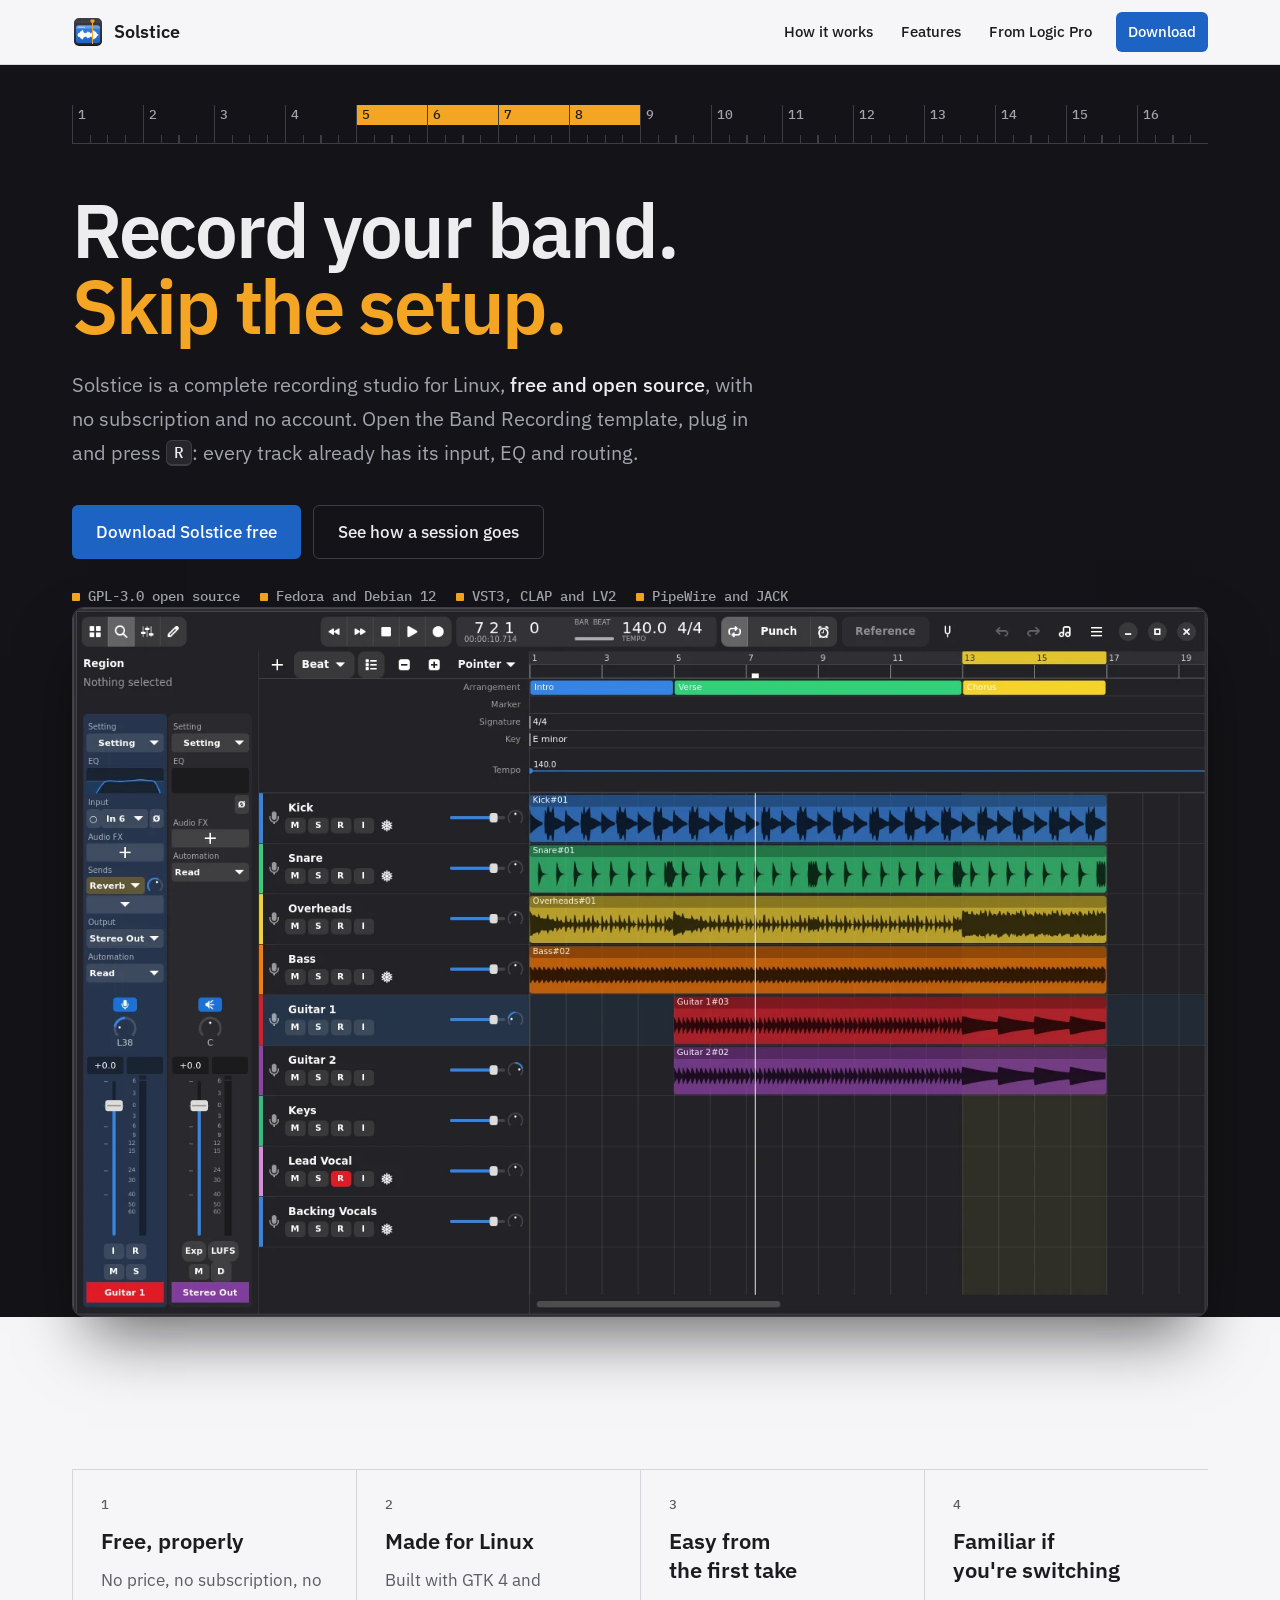
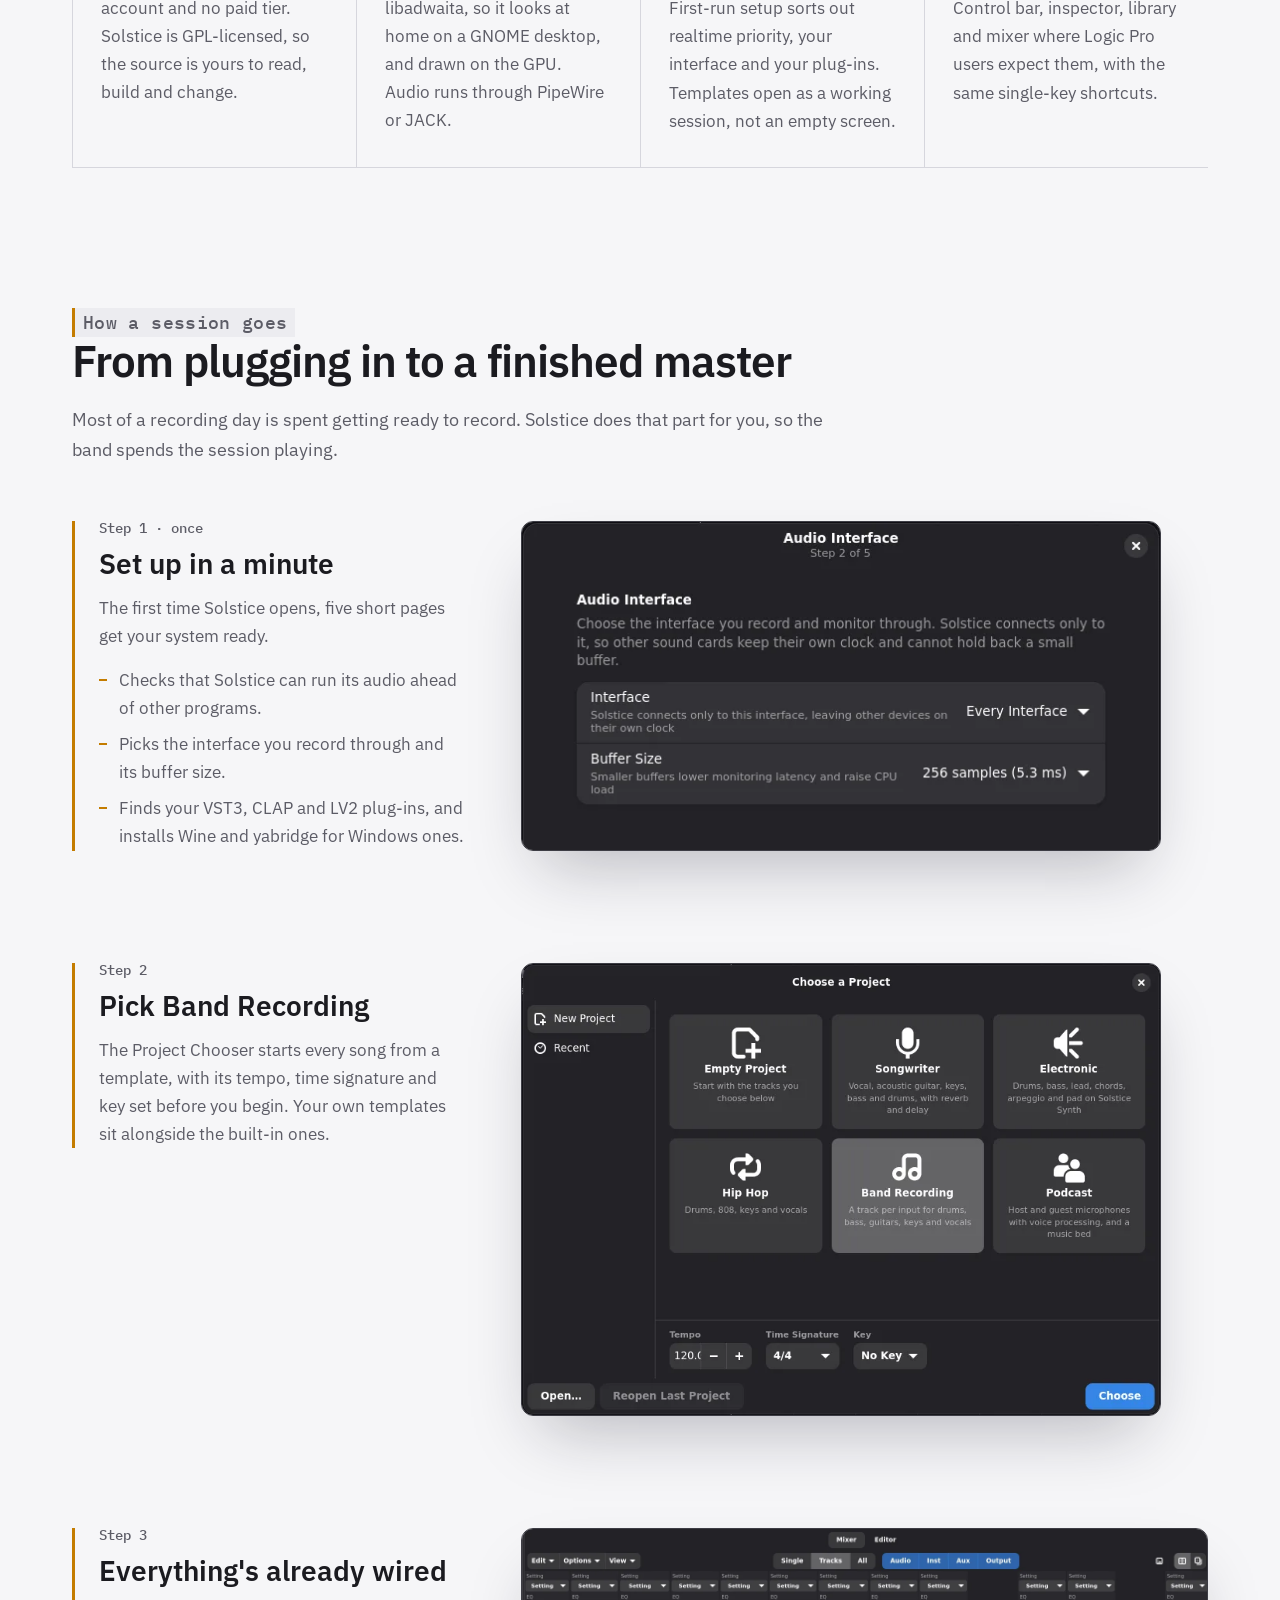
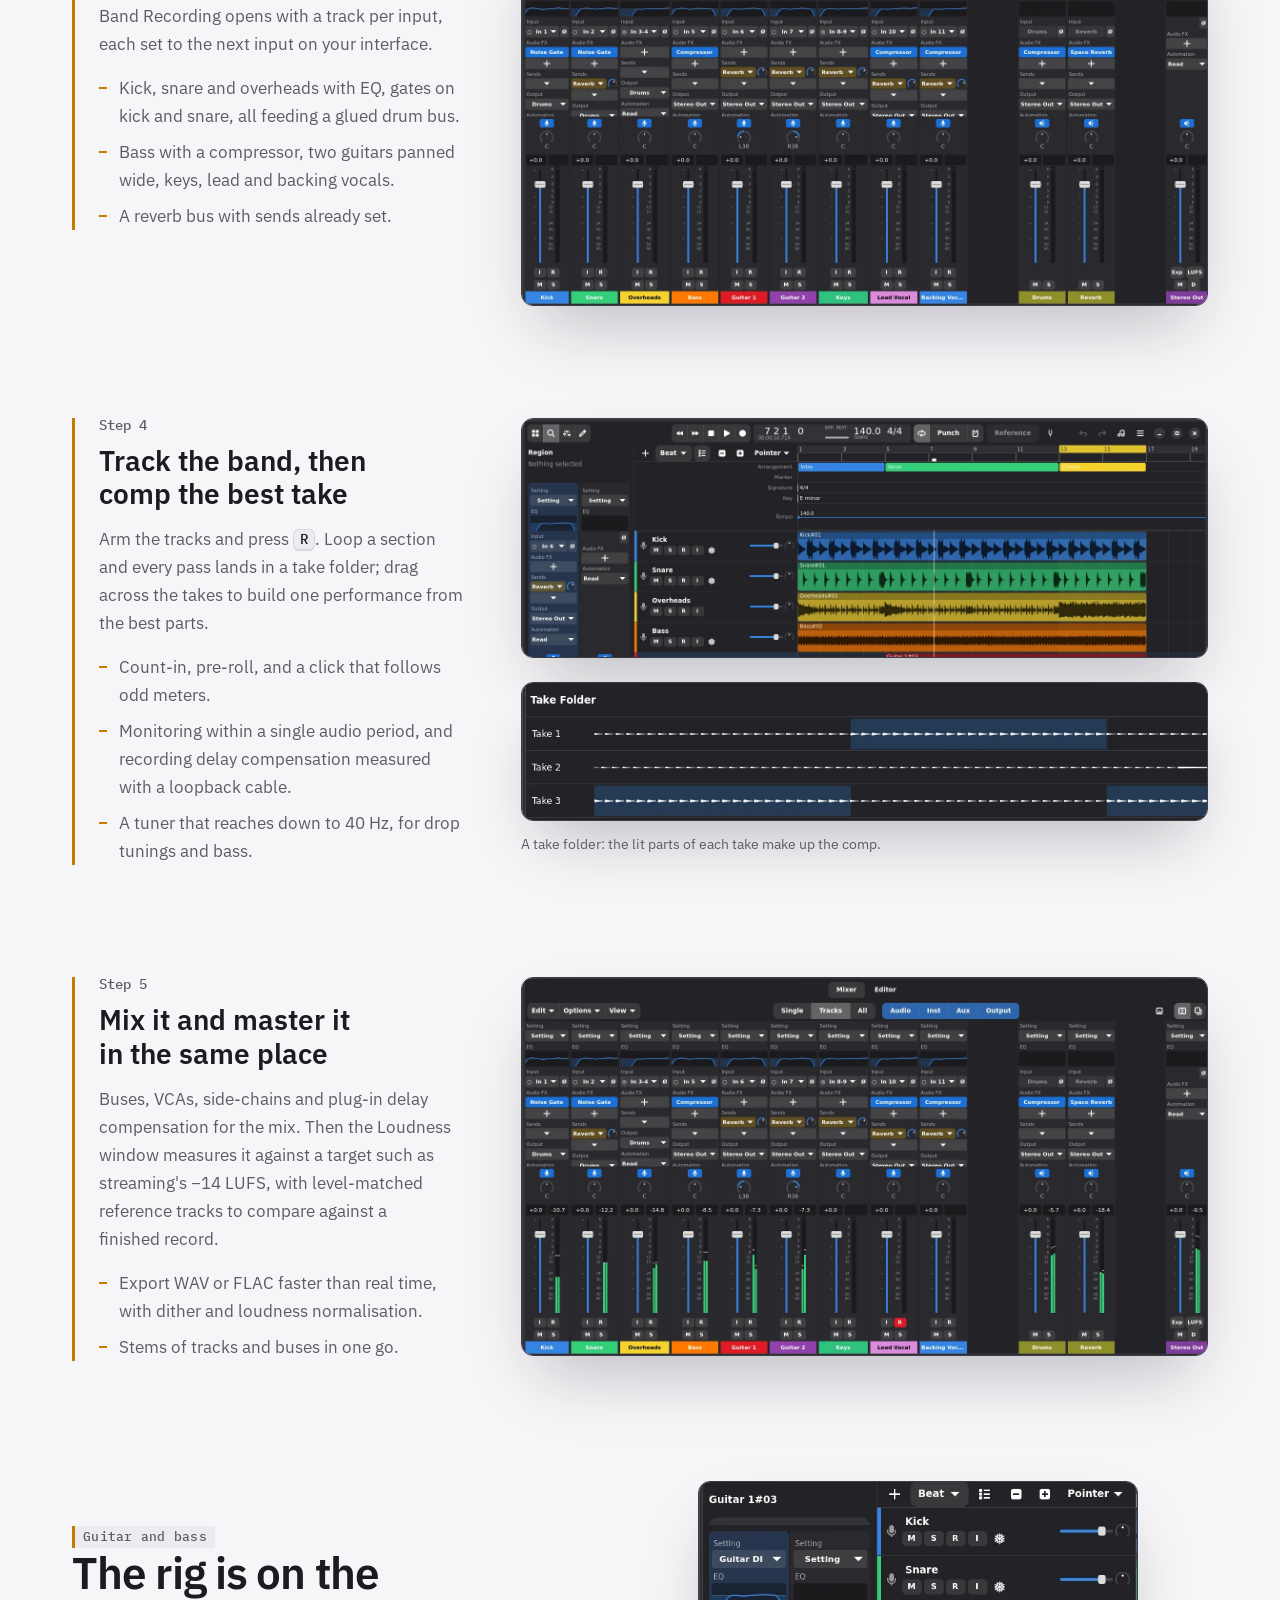
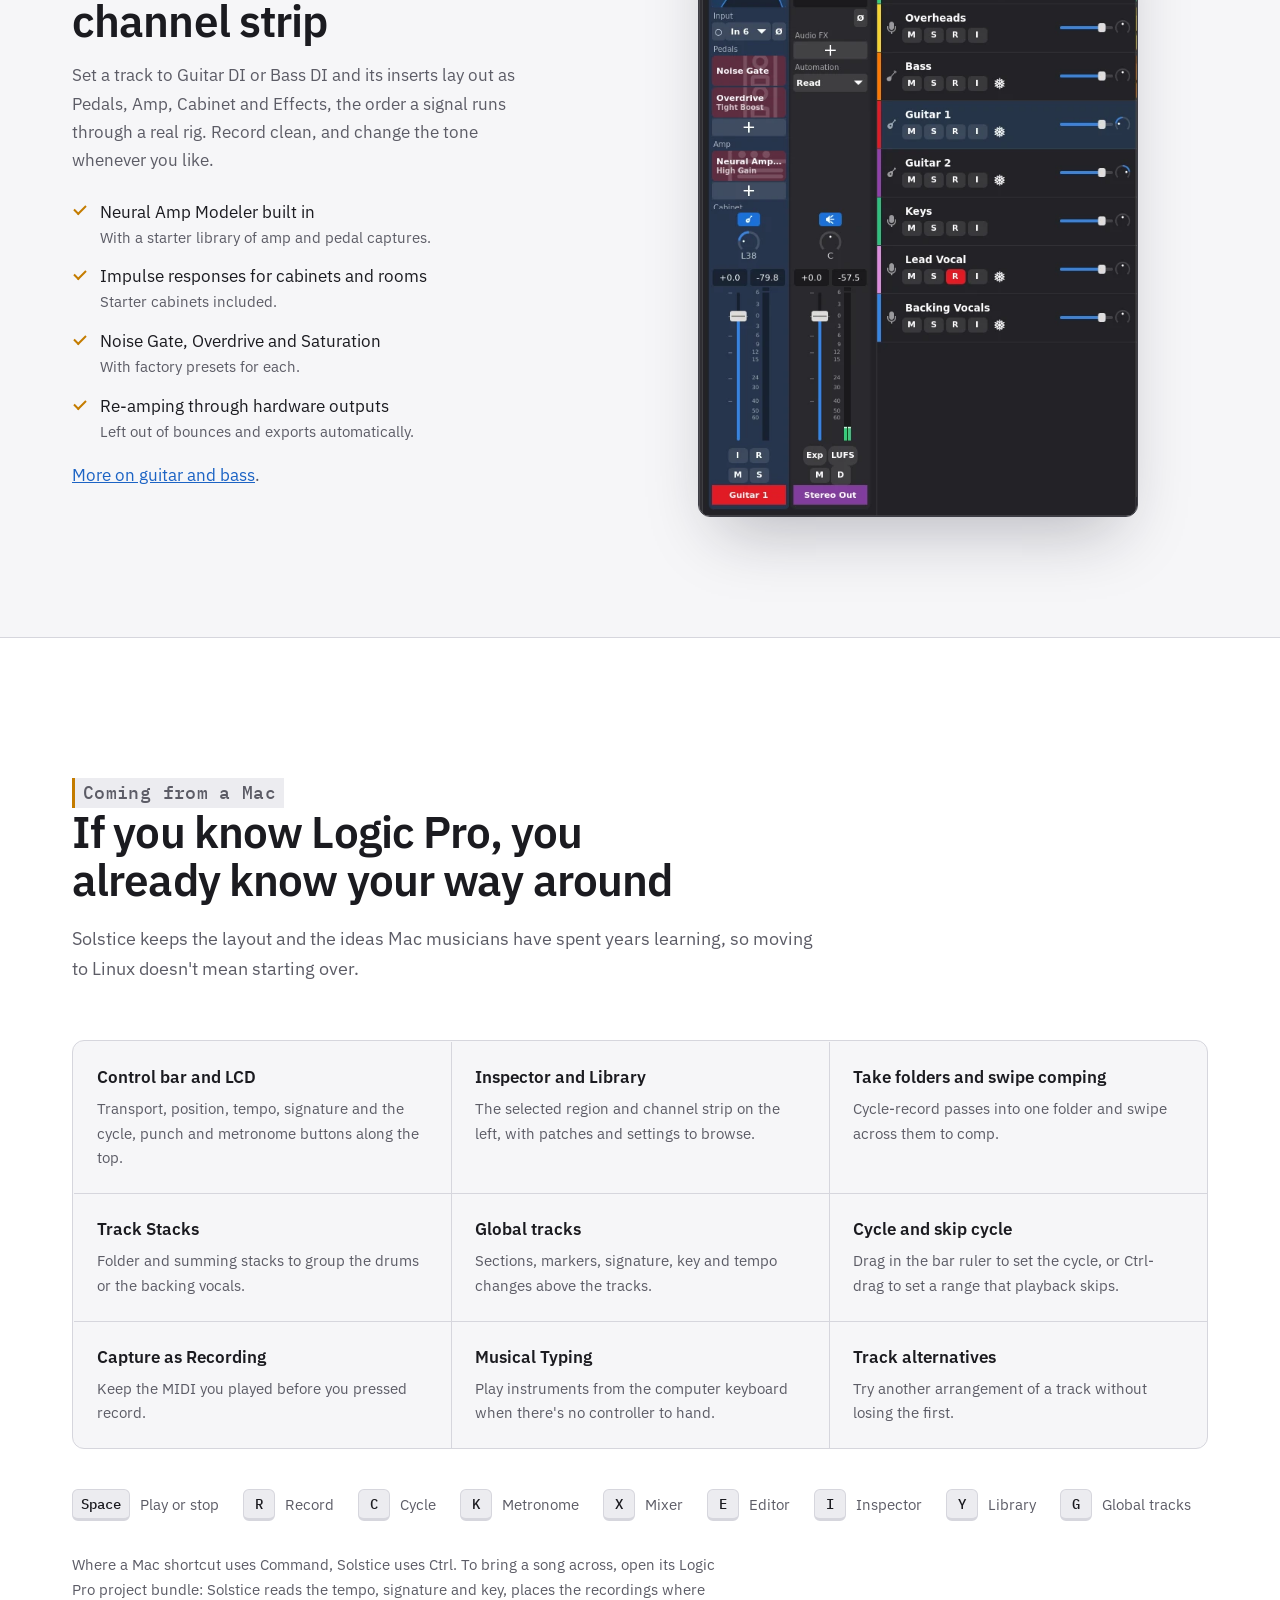
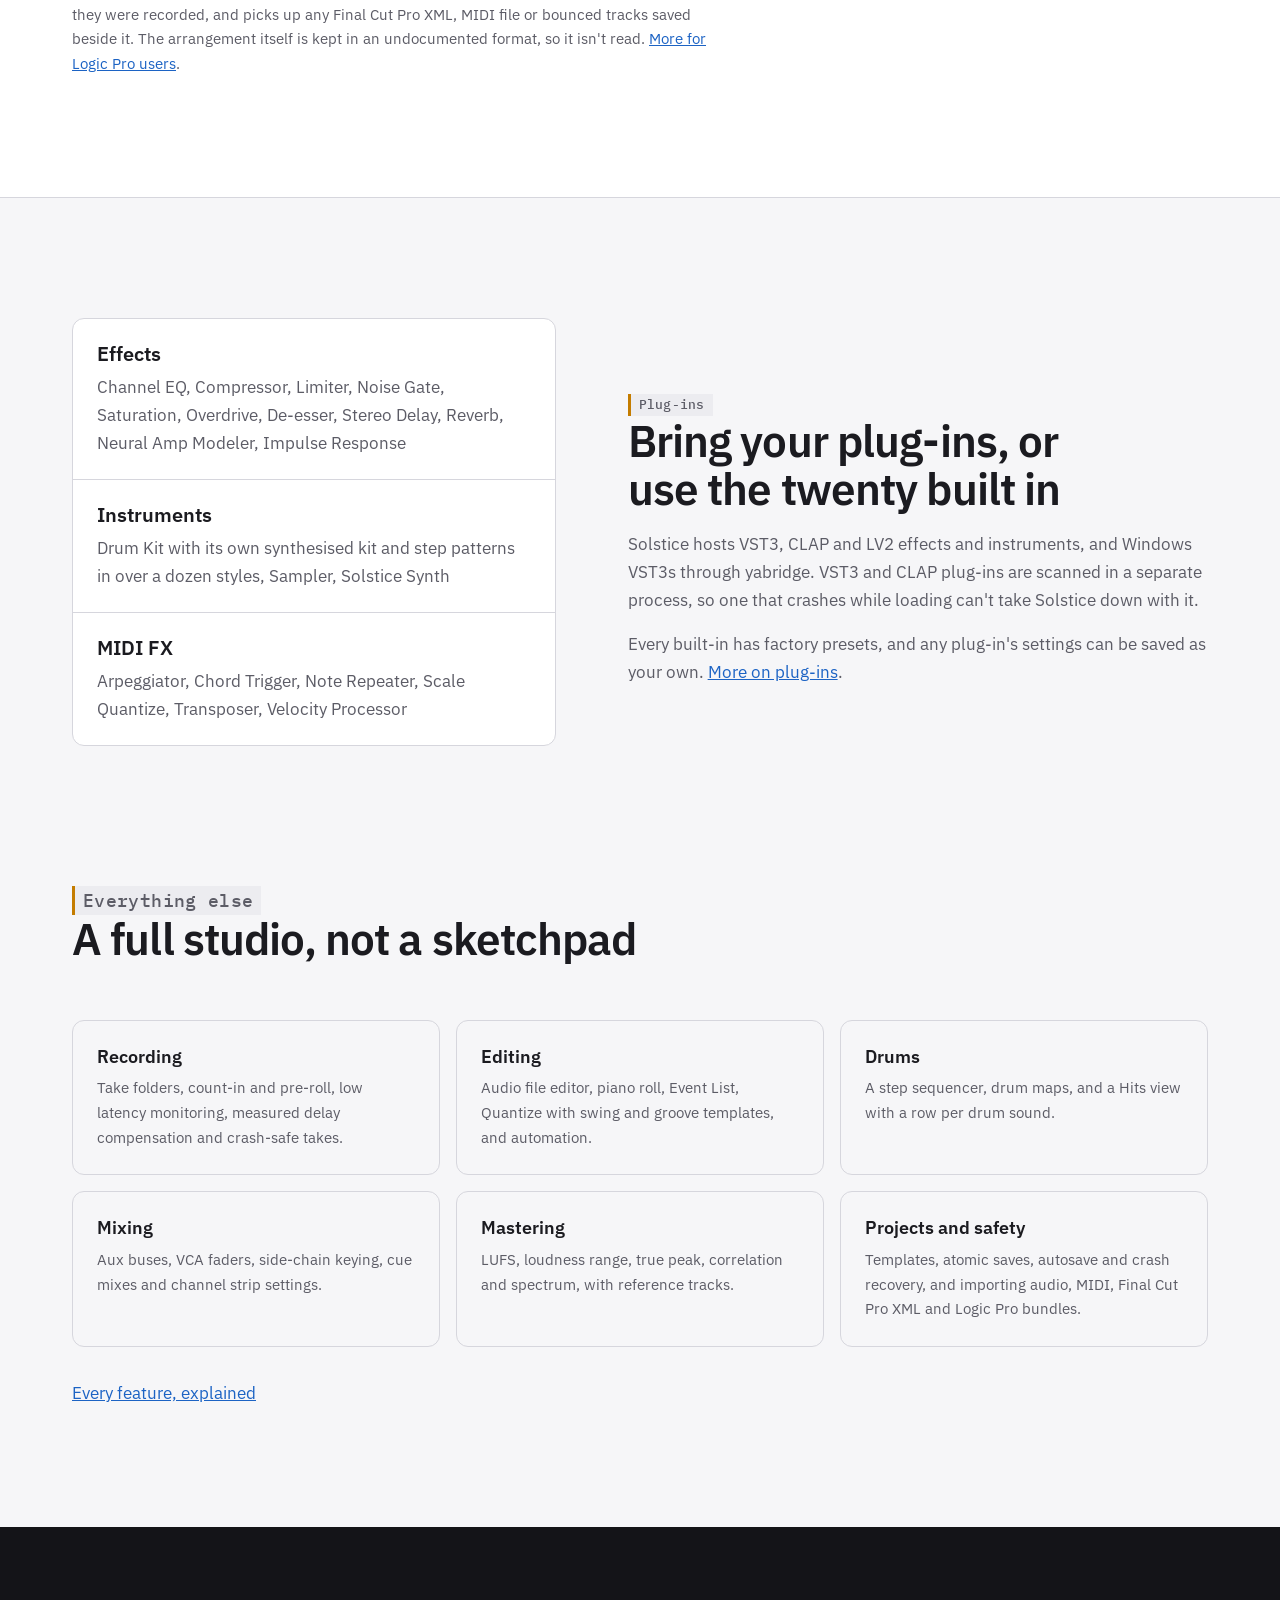
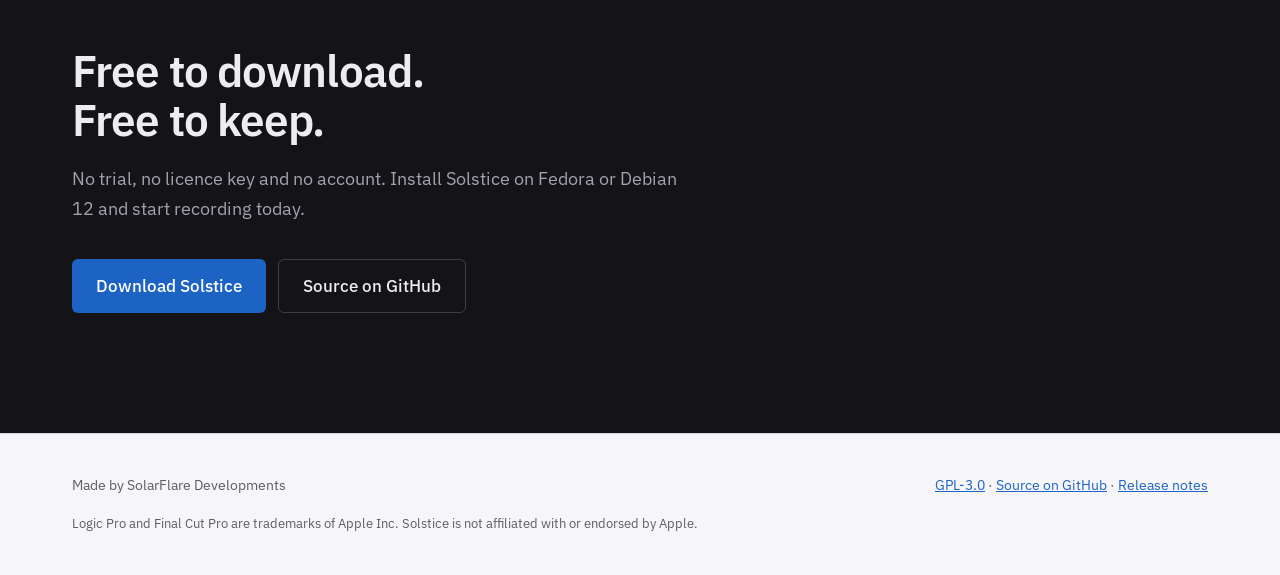
==== commit 0403e943: "Explain every part of Solstice on its own website page Features is now a hub for eight pages: record" ====
--- a/site/index.html
+++ b/site/index.html
@@ -29,9 +29,9 @@
       </a>
       <nav aria-label="Main">
         <ul>
-          <li class="optional"><a href="#workflow">How it works</a></li>
+          <li class="optional"><a href="./#workflow">How it works</a></li>
           <li><a href="features.html">Features</a></li>
-          <li class="optional"><a href="https://github.com/tomtwentysix/Solstice">GitHub</a></li>
+          <li class="optional"><a href="switching.html">From Logic Pro</a></li>
           <li><a class="nav-cta" href="download.html">Download</a></li>
         </ul>
       </nav>
@@ -146,7 +146,7 @@
               <h3>Track the band, then comp the best take</h3>
               <p>Arm the tracks and press <kbd>R</kbd>. Loop a section and every pass lands in a take folder; drag across the takes to build one performance from the best parts.</p>
               <ul>
-                <li>Count-in, pre-roll and autopunch.</li>
+                <li>Count-in, pre-roll, and a click that follows odd meters.</li>
                 <li>Monitoring within a single audio period, and recording delay compensation measured with a loopback cable.</li>
                 <li>A tuner that reaches down to 40&nbsp;Hz, for drop tunings and bass.</li>
               </ul>
@@ -194,6 +194,7 @@
             <li>Noise Gate, Overdrive and Saturation<span>With factory presets for each.</span></li>
             <li>Re-amping through hardware outputs<span>Left out of bounces and exports automatically.</span></li>
           </ul>
+          <p><a href="guitar.html">More on guitar and bass</a>.</p>
         </div>
         <figure class="shot narrow reveal">
           <img src="img/guitar-strip.webp" width="580" height="840" loading="lazy"
@@ -231,7 +232,7 @@
           <li><kbd>Y</kbd> Library</li>
           <li><kbd>G</kbd> Global tracks</li>
         </ul>
-        <p class="aside">Where a Mac shortcut uses Command, Solstice uses Ctrl. To bring a song across, open its Logic Pro project bundle: Solstice reads the tempo, signature and key, places the recordings where they were recorded, and picks up any Final Cut Pro XML, MIDI file or bounced tracks saved beside it. The arrangement itself is kept in an undocumented format, so it isn't read.</p>
+        <p class="aside">Where a Mac shortcut uses Command, Solstice uses Ctrl. To bring a song across, open its Logic Pro project bundle: Solstice reads the tempo, signature and key, places the recordings where they were recorded, and picks up any Final Cut Pro XML, MIDI file or bounced tracks saved beside it. The arrangement itself is kept in an undocumented format, so it isn't read. <a href="switching.html">More for Logic Pro users</a>.</p>
       </div>
     </section>
 
@@ -240,8 +241,8 @@
         <div class="prose">
           <p class="eyebrow">Plug-ins</p>
           <h2 id="plugins-title">Bring your plug-ins, or use the twenty built in</h2>
-          <p>Solstice hosts VST3, CLAP and LV2 effects and instruments, and Windows VST3s through yabridge. VST3 and CLAP plug-ins are scanned in a separate process, so one that crashes can't take your session down with it.</p>
-          <p>Every built-in has factory presets, and any plug-in's settings can be saved as your own.</p>
+          <p>Solstice hosts VST3, CLAP and LV2 effects and instruments, and Windows VST3s through yabridge. VST3 and CLAP plug-ins are scanned in a separate process, so one that crashes while loading can't take Solstice down with it.</p>
+          <p>Every built-in has factory presets, and any plug-in's settings can be saved as your own. <a href="plugins.html">More on plug-ins</a>.</p>
         </div>
         <div class="builtins">
           <div>
@@ -267,14 +268,14 @@
           <h2 id="more-title">A full studio, not a sketchpad</h2>
         </div>
         <div class="overview">
-          <a href="features.html#recording"><h3>Recording</h3><p>Take folders, autopunch, count-in, pre-roll, low latency mode and a metronome for odd meters.</p></a>
-          <a href="features.html#editing"><h3>Editing</h3><p>Audio file editor, piano roll, Event List, Quantize with swing and groove templates, and automation.</p></a>
-          <a href="features.html#drums"><h3>Drums</h3><p>A step sequencer, drum maps, and a Hits view with a row per drum sound.</p></a>
-          <a href="features.html#mixing"><h3>Mixing</h3><p>Aux buses, VCA faders, side-chain keying, cue mixes and channel strip settings.</p></a>
-          <a href="features.html#mastering"><h3>Mastering</h3><p>LUFS, loudness range, true peak, correlation and spectrum, with reference tracks.</p></a>
-          <a href="features.html#export"><h3>Import and export</h3><p>WAV and FLAC, stems, bounce in place, Track Freeze, and Final Cut Pro XML and MIDI import.</p></a>
-        </div>
-        <p class="more"><a href="features.html">See every feature</a></p>
+          <a href="recording.html"><h3>Recording</h3><p>Take folders, count-in and pre-roll, low latency monitoring, measured delay compensation and crash-safe takes.</p></a>
+          <a href="editing.html"><h3>Editing</h3><p>Audio file editor, piano roll, Event List, Quantize with swing and groove templates, and automation.</p></a>
+          <a href="editing.html#drums"><h3>Drums</h3><p>A step sequencer, drum maps, and a Hits view with a row per drum sound.</p></a>
+          <a href="mixing.html"><h3>Mixing</h3><p>Aux buses, VCA faders, side-chain keying, cue mixes and channel strip settings.</p></a>
+          <a href="mastering.html"><h3>Mastering</h3><p>LUFS, loudness range, true peak, correlation and spectrum, with reference tracks.</p></a>
+          <a href="projects.html"><h3>Projects and safety</h3><p>Templates, atomic saves, autosave and crash recovery, and importing audio, MIDI, Final Cut Pro XML and Logic Pro bundles.</p></a>
+        </div>
+        <p class="more"><a href="features.html">Every feature, explained</a></p>
       </div>
     </section>
 
--- a/site/style.css
+++ b/site/style.css
@@ -503,48 +503,6 @@
 .page-head h1 { font-size: clamp(2.25rem, 5vw, 3.5rem); }
 .page-head p { max-width: 62ch; margin: 20px 0 0; color: var(--muted); font-size: 1.125rem; }
 
-/* Features page: side index with scrollspy */
-.catalogue { display: grid; gap: 40px; padding-bottom: var(--section); }
-.toc { display: none; }
-@media (min-width: 960px) {
-  .catalogue { grid-template-columns: 220px minmax(0, 1fr); gap: 64px; }
-  .toc { display: block; }
-  .toc nav {
-    position: sticky;
-    top: 96px;
-    scroll-target-group: auto;
-  }
-  .toc ol { margin: 0; padding: 0; list-style: none; border-left: 1px solid var(--border); }
-  .toc a {
-    display: block;
-    margin-left: -1px;
-    padding: 6px 0 6px 16px;
-    border-left: 3px solid transparent;
-    color: var(--muted);
-    text-decoration: none;
-    font-size: 0.9375rem;
-  }
-  .toc a:hover { color: var(--text); }
-  .toc a:is(:target-current, .target-current) {
-    border-left-color: var(--accent);
-    color: var(--text);
-    font-weight: 500;
-  }
-}
-.group { padding-top: 8px; }
-.group + .group { margin-top: 64px; padding-top: 48px; border-top: 1px solid var(--border); }
-.group > p { margin: 12px 0 0; max-width: 68ch; color: var(--muted); }
-.group .shot { margin-top: 28px; }
-.list {
-  display: grid;
-  grid-template-columns: repeat(auto-fill, minmax(min(100%, 320px), 1fr));
-  gap: 20px 40px;
-  margin: 28px 0 0;
-}
-.list > div { padding-left: 16px; border-left: 2px solid var(--border); }
-.list dt { font-weight: 600; }
-.list dd { margin: 4px 0 0; color: var(--muted); font-size: 0.9375rem; }
-
 /* Download page */
 .installs {
   display: grid;
@@ -662,6 +620,128 @@
 .footer p { margin: 0; }
 .footer .legal { margin-top: 16px; font-size: 0.8125rem; }
 
+/* Feature pages: a strip of links to every feature page, under the page heading */
+.subnav {
+  border-block: 1px solid var(--border);
+  background: var(--surface);
+}
+.subnav ul {
+  display: flex;
+  gap: 4px;
+  margin: 0;
+  padding: 8px 0;
+  list-style: none;
+  overflow-x: auto;
+  scrollbar-width: thin;
+}
+.subnav a {
+  display: block;
+  padding: 6px 12px;
+  border-radius: var(--radius-s);
+  color: var(--muted);
+  text-decoration: none;
+  font-size: 0.9375rem;
+  white-space: nowrap;
+}
+.subnav a:hover { color: var(--text); background: var(--raised); }
+.subnav a[aria-current="page"] { color: var(--text); background: var(--raised); box-shadow: inset 0 -2px var(--accent); }
+
+/* Long-form feature writing */
+.doc { padding-bottom: var(--section); }
+.doc section { padding-top: 72px; }
+.doc section:first-child { padding-top: 56px; }
+.doc .lede { max-width: 68ch; }
+.doc h2 { font-size: clamp(1.625rem, 3vw, 2.25rem); }
+.doc h3 { margin-top: 36px; font-size: 1.1875rem; }
+.doc p, .doc ul, .doc ol { max-width: 68ch; }
+.doc p { margin: 14px 0 0; color: var(--muted); }
+.doc p strong, .doc li strong { color: var(--text); font-weight: 500; }
+.doc ul, .doc ol { margin: 14px 0 0; padding-left: 1.25em; color: var(--muted); }
+.doc li + li { margin-top: 6px; }
+.doc .shot { margin-top: 32px; }
+.doc .shot.medium { max-width: 720px; }
+.doc .shot.small { max-width: 520px; }
+.doc .two {
+  display: grid;
+  gap: 32px 56px;
+  align-items: start;
+}
+@media (min-width: 960px) {
+  .doc .two { grid-template-columns: minmax(0, 6fr) minmax(0, 5fr); }
+  .doc .two.flip { grid-template-columns: minmax(0, 5fr) minmax(0, 6fr); }
+  .doc .two.flip > :first-child { order: 2; }
+  .doc .two .shot { margin-top: 8px; }
+}
+.note {
+  max-width: 68ch;
+  margin: 24px 0 0;
+  padding: 14px 18px;
+  border-left: 3px solid var(--accent);
+  background: var(--surface);
+  border-radius: 0 var(--radius-s) var(--radius-s) 0;
+  color: var(--muted);
+  font-size: 0.9375rem;
+}
+.note strong { color: var(--text); font-weight: 500; }
+.table-wrap {
+  margin-top: 24px;
+  overflow-x: auto;
+  border: 1px solid var(--border);
+  border-radius: var(--radius-m);
+}
+.table-wrap table { width: 100%; border-collapse: collapse; font-size: 0.9375rem; }
+.table-wrap caption { text-align: left; padding: 14px 16px 0; font-weight: 600; }
+.table-wrap th, .table-wrap td { padding: 10px 16px; text-align: left; vertical-align: top; border-top: 1px solid var(--border); }
+.table-wrap thead th { border-top: 0; color: var(--text); font-weight: 600; background: var(--surface); }
+.table-wrap td { color: var(--muted); }
+.table-wrap td:first-child { color: var(--text); font-weight: 500; }
+.chips { display: flex; flex-wrap: wrap; gap: 8px; margin: 16px 0 0; padding: 0; list-style: none; }
+.chips li { padding: 4px 10px; border: 1px solid var(--border); border-radius: 999px; font-size: 0.875rem; color: var(--muted); }
+.next {
+  display: flex;
+  flex-wrap: wrap;
+  justify-content: space-between;
+  gap: 16px;
+  margin-top: 72px;
+  padding-top: 32px;
+  border-top: 1px solid var(--border);
+}
+.next a {
+  display: block;
+  padding: 16px 20px;
+  border: 1px solid var(--border);
+  border-radius: var(--radius-m);
+  color: var(--text);
+  text-decoration: none;
+  min-width: min(100%, 260px);
+}
+.next a:hover { border-color: var(--accent); }
+.next span { display: block; font: 500 0.8125rem/1.4 var(--mono); color: var(--muted); }
+.next .later { text-align: right; margin-left: auto; }
+
+/* Features hub cards */
+.hub {
+  display: grid;
+  grid-template-columns: repeat(auto-fill, minmax(min(100%, 340px), 1fr));
+  gap: 20px;
+}
+.hub a {
+  display: flex;
+  flex-direction: column;
+  border: 1px solid var(--border);
+  border-radius: var(--radius-m);
+  background: var(--surface);
+  color: var(--text);
+  text-decoration: none;
+  overflow: hidden;
+  transition: border-color 0.15s;
+}
+.hub a:hover { border-color: var(--accent); }
+.hub img { aspect-ratio: 16 / 9; object-fit: cover; object-position: top left; border-bottom: 1px solid var(--border); }
+.hub div { padding: 20px 22px 24px; }
+.hub h2 { font-size: 1.25rem; }
+.hub p { margin: 8px 0 0; color: var(--muted); font-size: 0.9375rem; }
+
 /* Screenshots and steps rise into place as they scroll in; decorative, so no fallback. */
 @media (prefers-reduced-motion: no-preference) {
   @supports ((animation-timeline: view()) and (animation-range: entry)) {
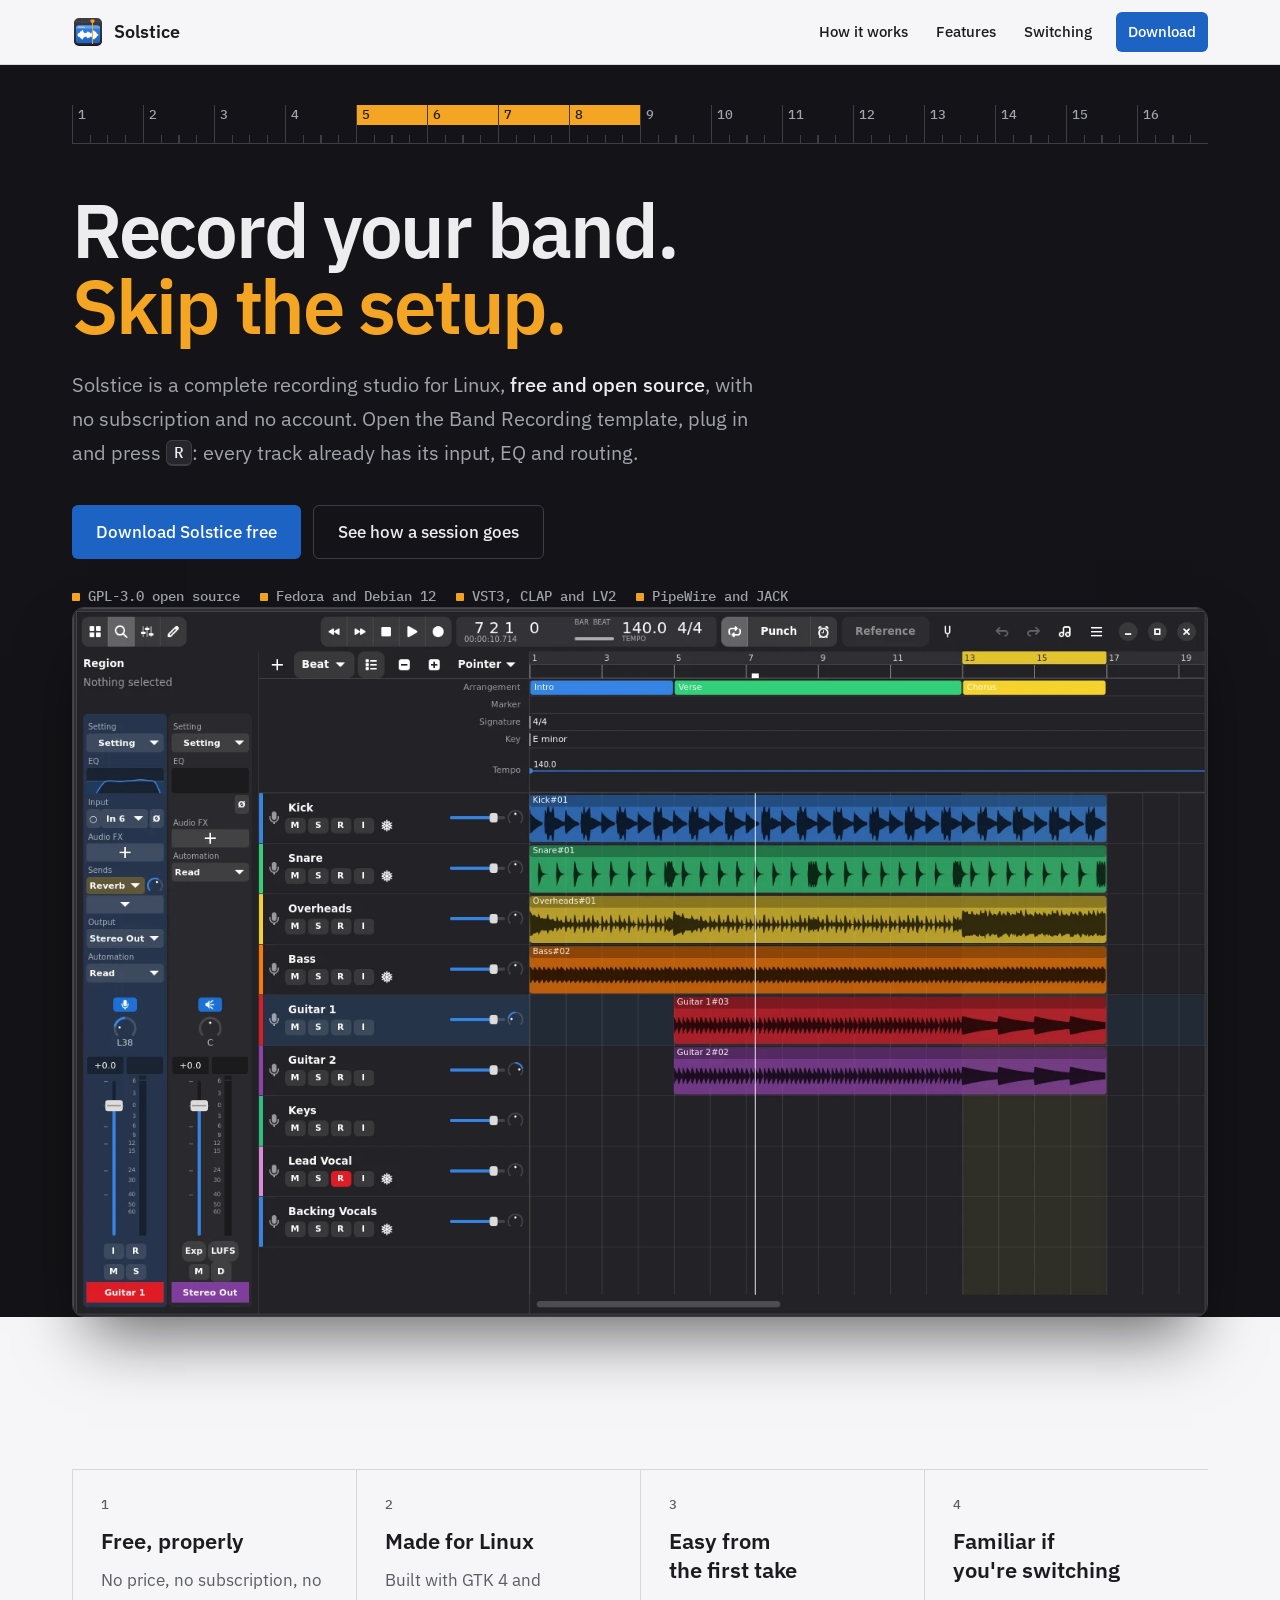
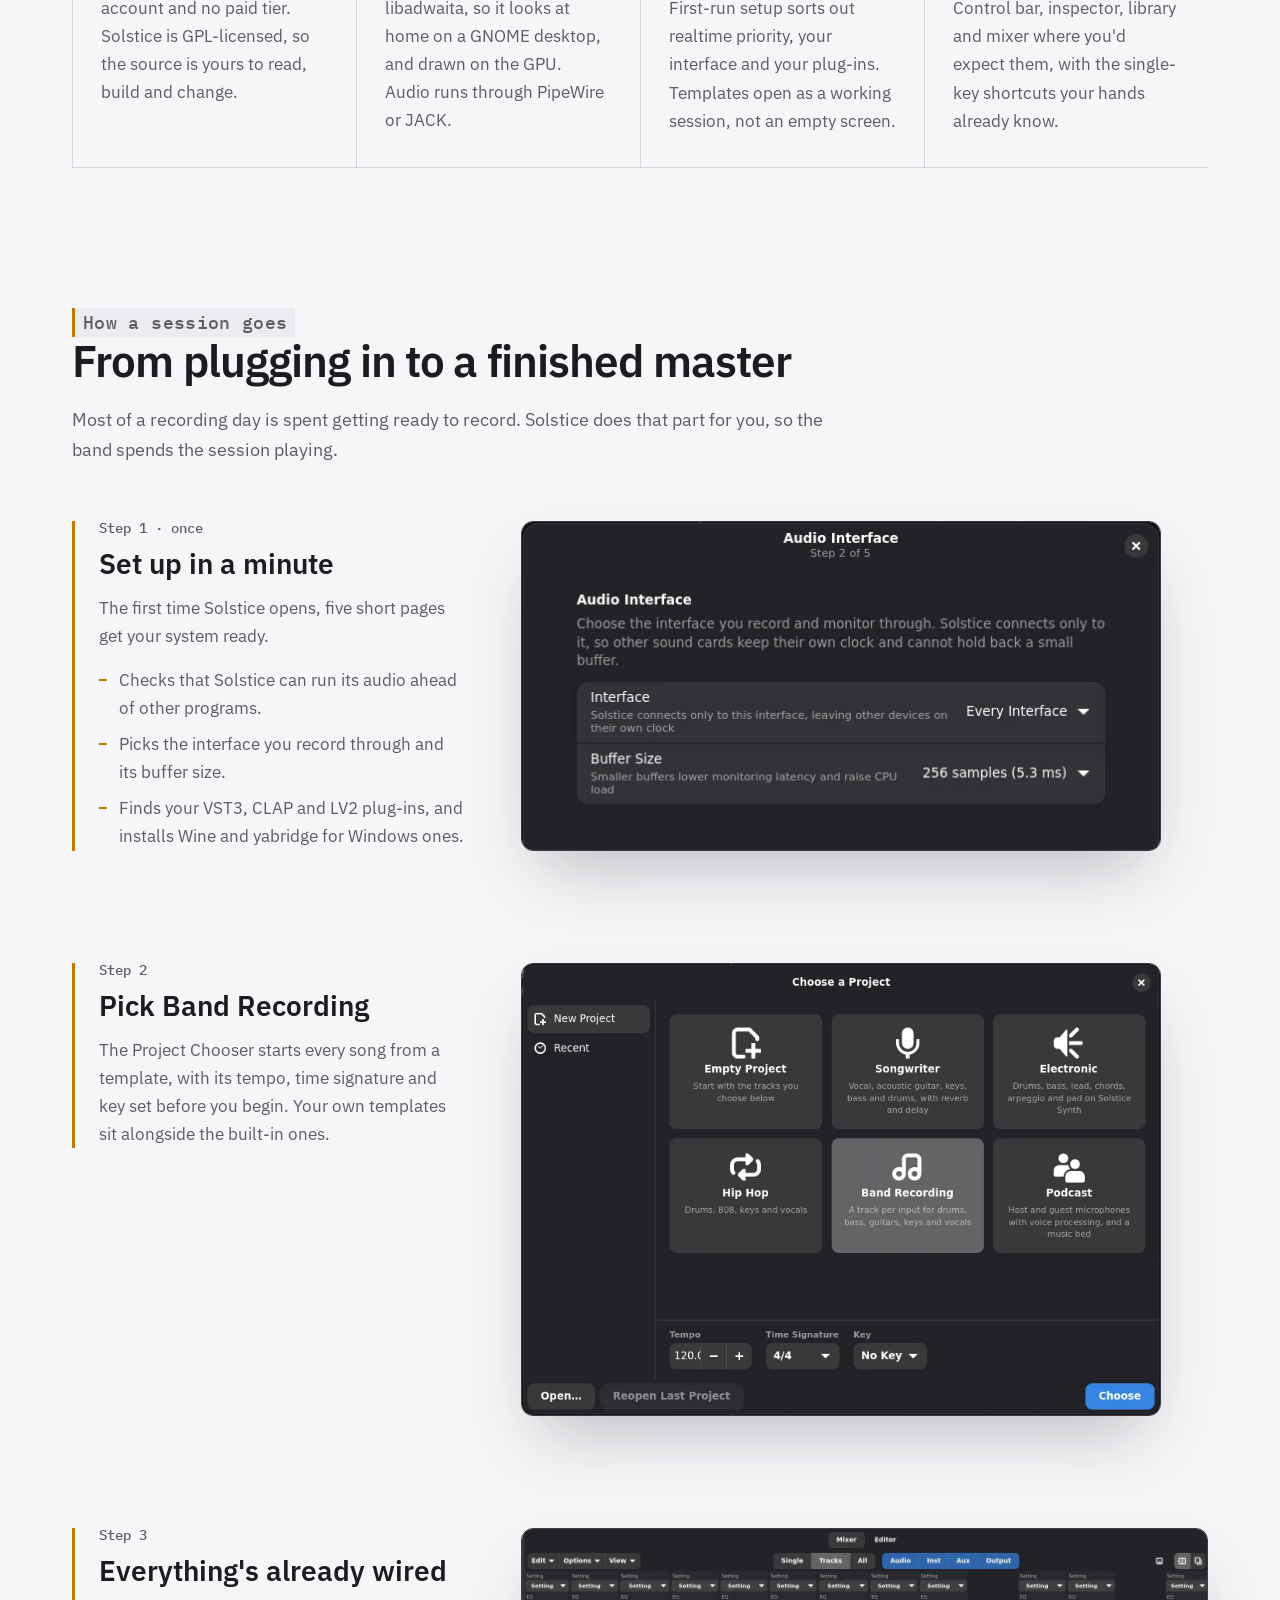
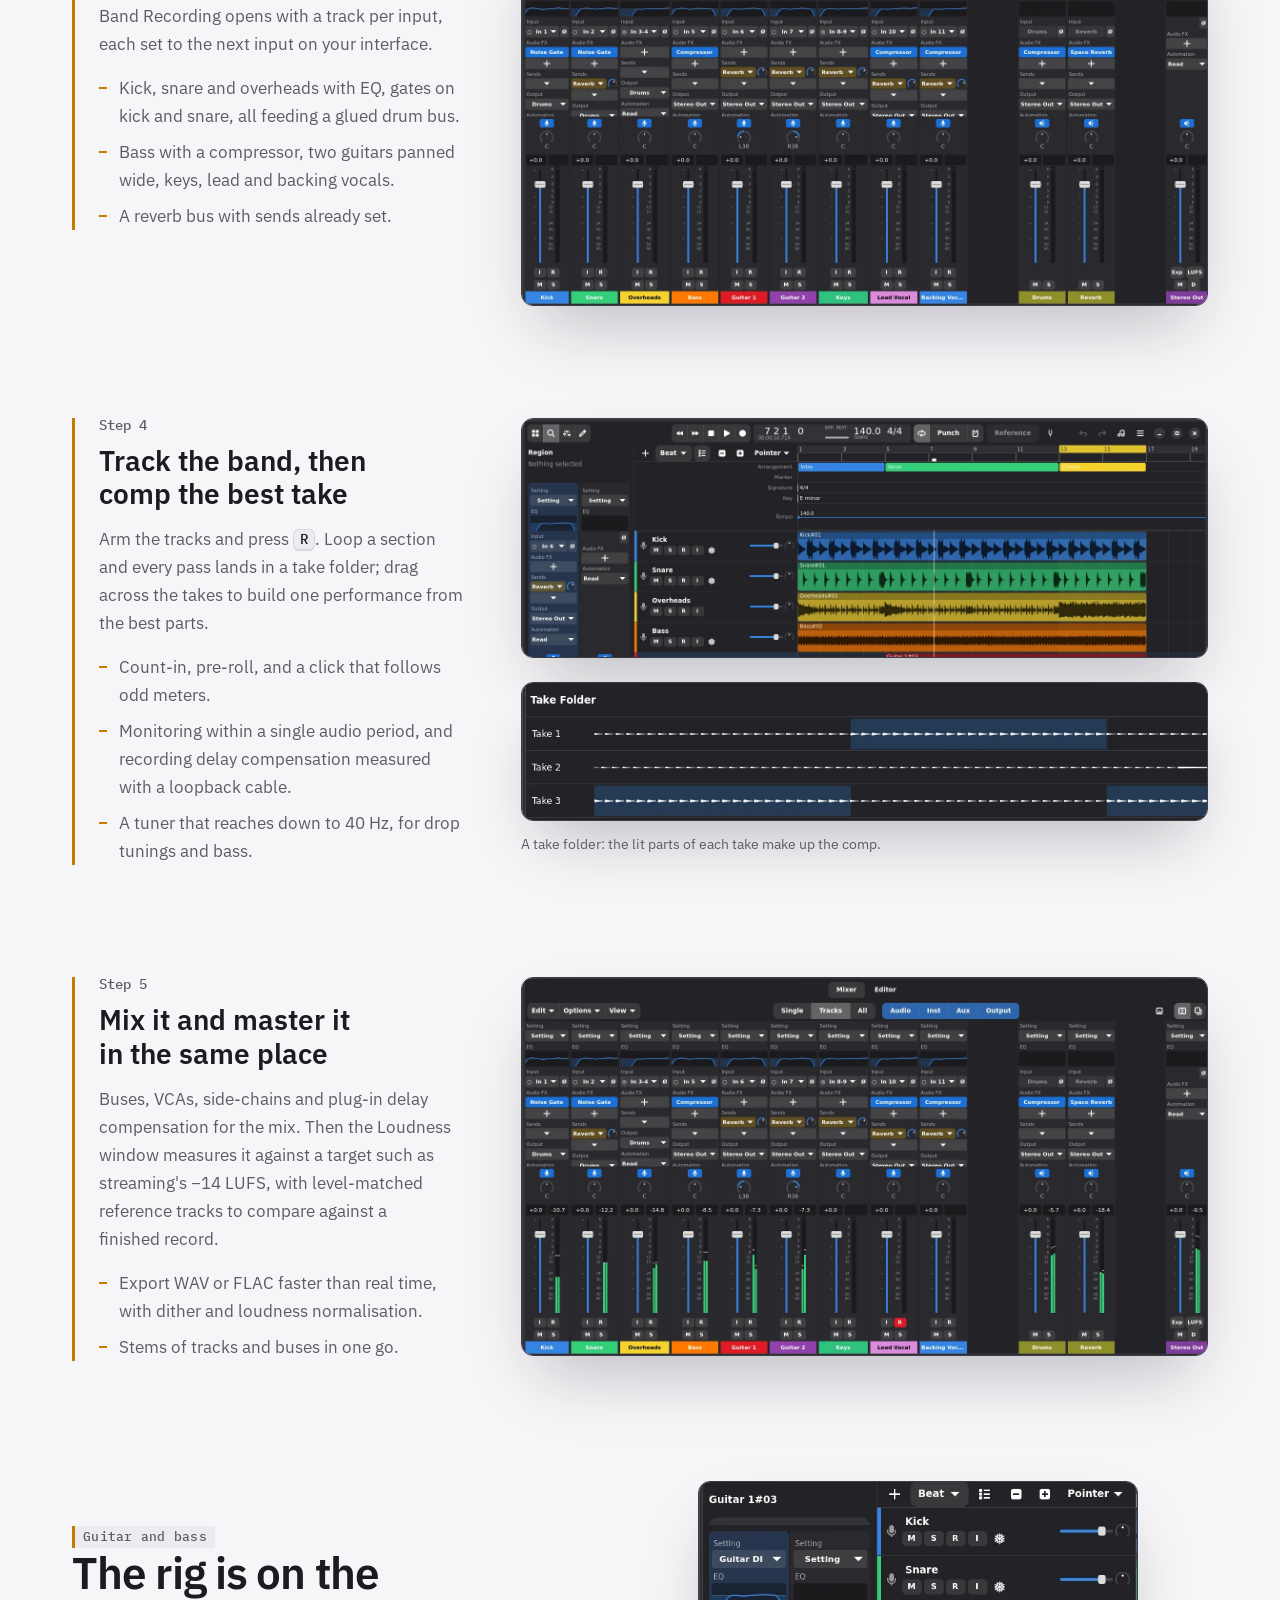
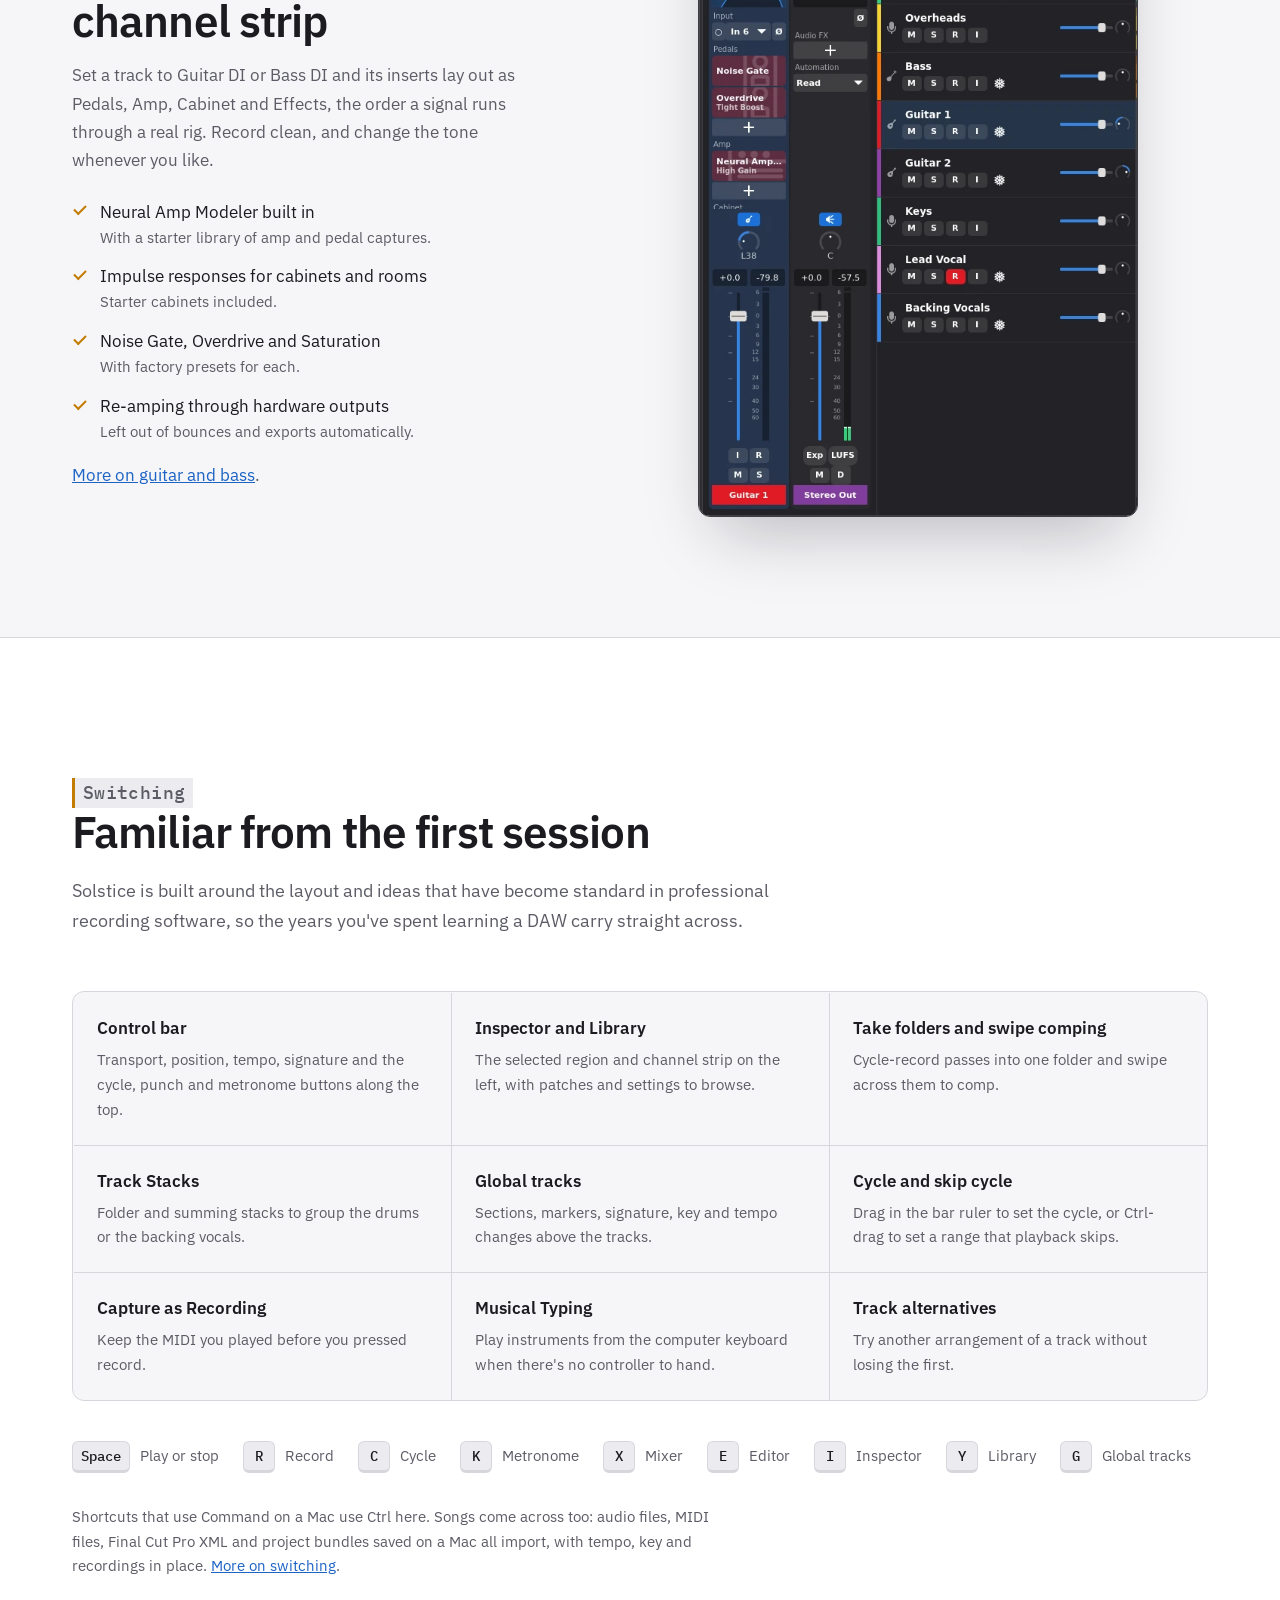
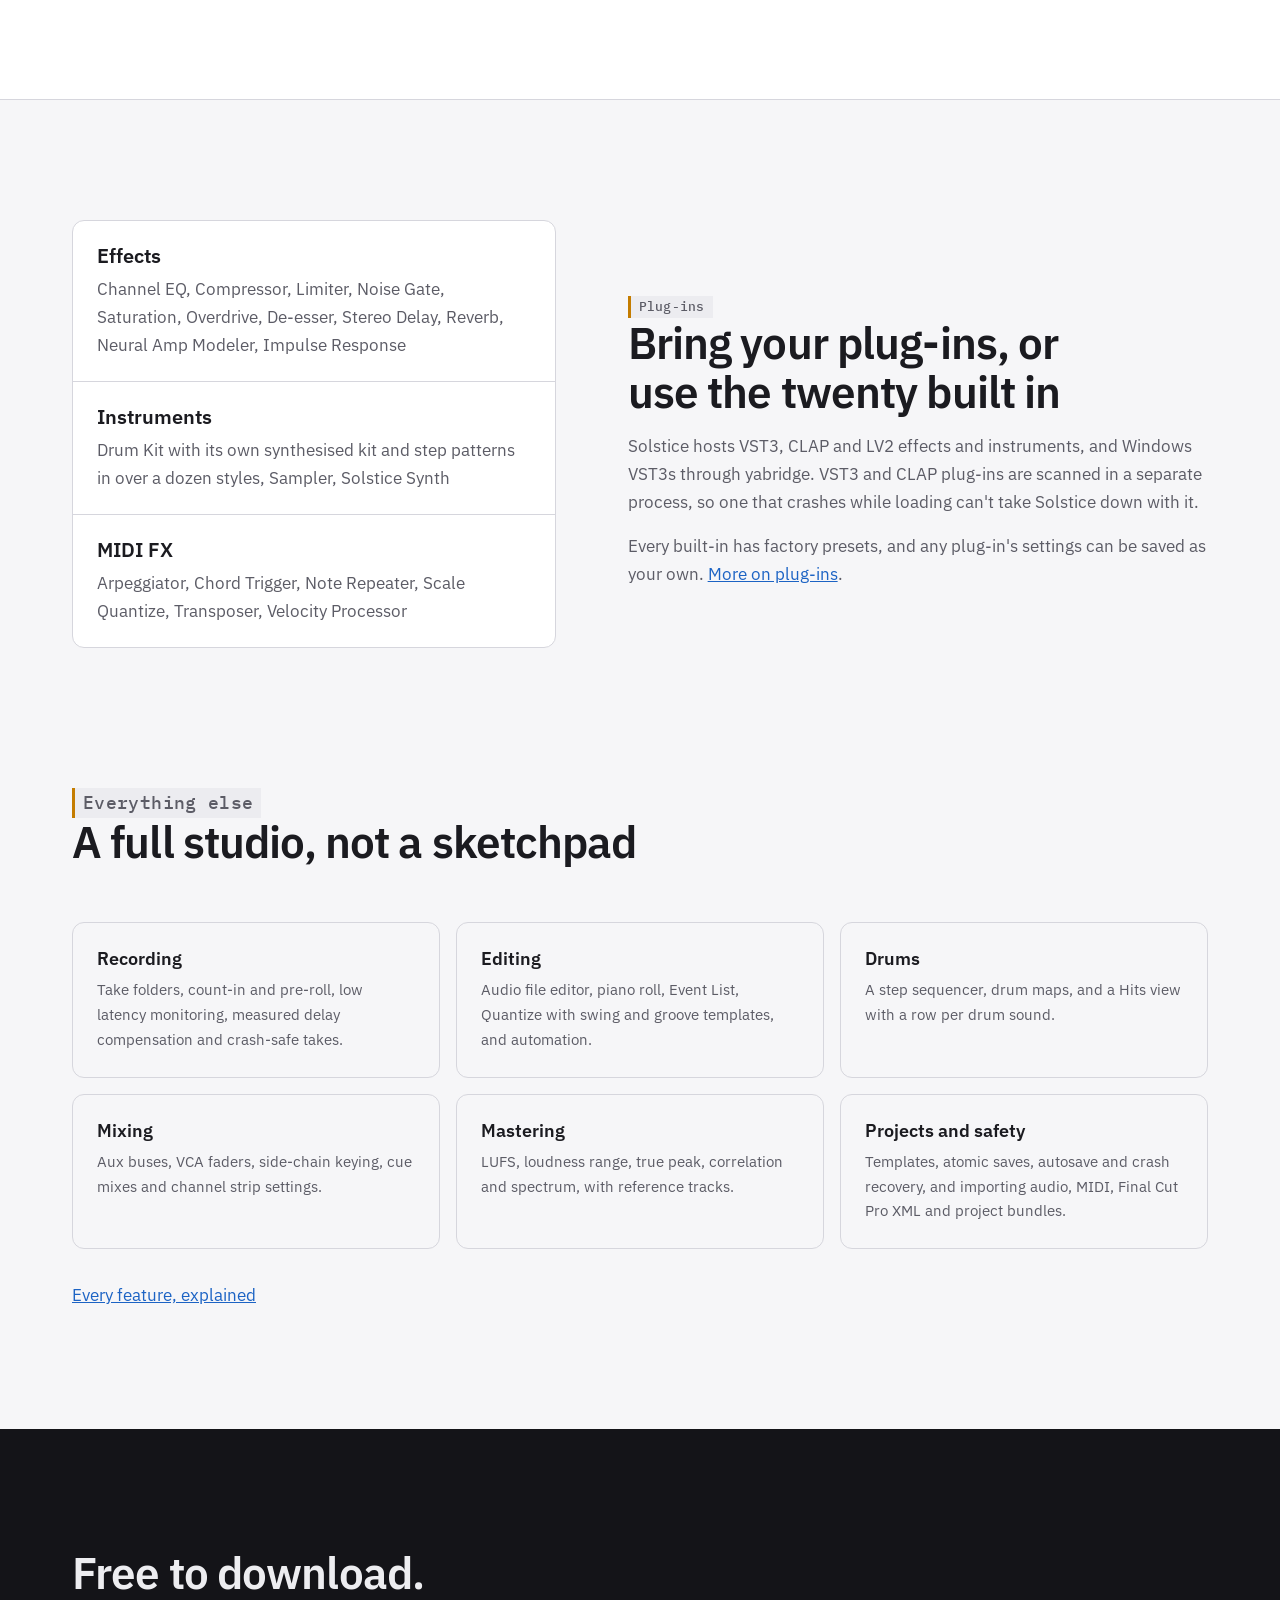
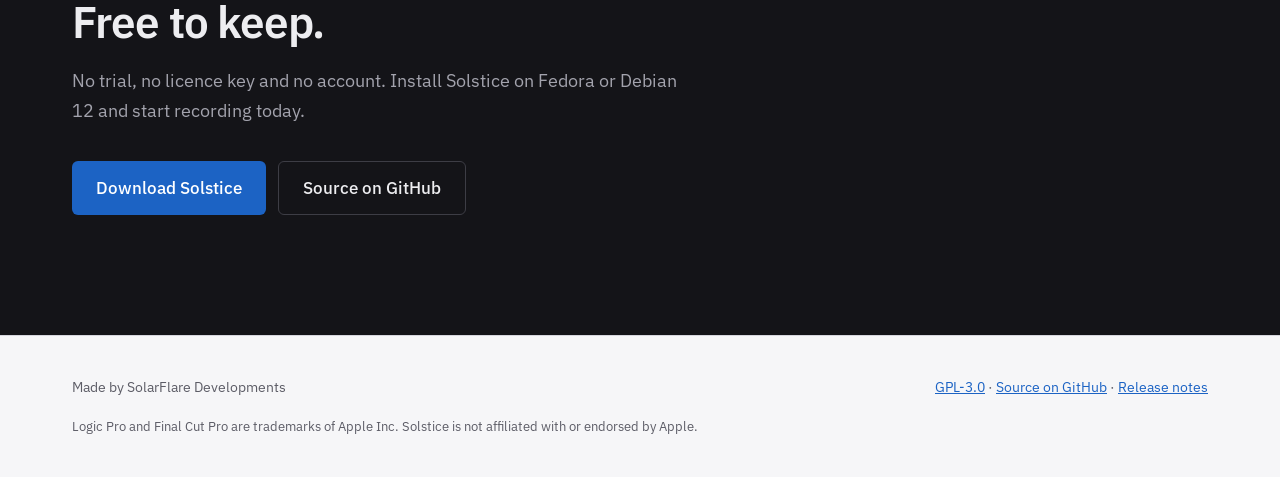
==== commit 0b6796eb: "Talk about switching from DAWs in general, not one in particular The switching page, the home page s" ====
--- a/site/index.html
+++ b/site/index.html
@@ -31,7 +31,7 @@
         <ul>
           <li class="optional"><a href="./#workflow">How it works</a></li>
           <li><a href="features.html">Features</a></li>
-          <li class="optional"><a href="switching.html">From Logic Pro</a></li>
+          <li class="optional"><a href="switching.html">Switching</a></li>
           <li><a class="nav-cta" href="download.html">Download</a></li>
         </ul>
       </nav>
@@ -84,7 +84,7 @@
         <div class="pillar">
           <span class="bar" aria-hidden="true">4</span>
           <h3>Familiar if you're switching</h3>
-          <p>Control bar, inspector, library and mixer where Logic Pro users expect them, with the same single-key shortcuts.</p>
+          <p>Control bar, inspector, library and mixer where you'd expect them, with the single-key shortcuts your hands already know.</p>
         </div>
       </div>
     </section>
@@ -206,12 +206,12 @@
     <section id="switching" class="familiar" aria-labelledby="switching-title">
       <div class="wrap">
         <div class="section-head">
-          <p class="eyebrow">Coming from a Mac</p>
-          <h2 id="switching-title">If you know Logic Pro, you already know your way around</h2>
-          <p>Solstice keeps the layout and the ideas Mac musicians have spent years learning, so moving to Linux doesn't mean starting over.</p>
+          <p class="eyebrow">Switching</p>
+          <h2 id="switching-title">Familiar from the first session</h2>
+          <p>Solstice is built around the layout and ideas that have become standard in professional recording software, so the years you've spent learning a DAW carry straight across.</p>
         </div>
         <dl class="terms">
-          <div><dt>Control bar and LCD</dt><dd>Transport, position, tempo, signature and the cycle, punch and metronome buttons along the top.</dd></div>
+          <div><dt>Control bar</dt><dd>Transport, position, tempo, signature and the cycle, punch and metronome buttons along the top.</dd></div>
           <div><dt>Inspector and Library</dt><dd>The selected region and channel strip on the left, with patches and settings to browse.</dd></div>
           <div><dt>Take folders and swipe comping</dt><dd>Cycle-record passes into one folder and swipe across them to comp.</dd></div>
           <div><dt>Track Stacks</dt><dd>Folder and summing stacks to group the drums or the backing vocals.</dd></div>
@@ -232,7 +232,7 @@
           <li><kbd>Y</kbd> Library</li>
           <li><kbd>G</kbd> Global tracks</li>
         </ul>
-        <p class="aside">Where a Mac shortcut uses Command, Solstice uses Ctrl. To bring a song across, open its Logic Pro project bundle: Solstice reads the tempo, signature and key, places the recordings where they were recorded, and picks up any Final Cut Pro XML, MIDI file or bounced tracks saved beside it. The arrangement itself is kept in an undocumented format, so it isn't read. <a href="switching.html">More for Logic Pro users</a>.</p>
+        <p class="aside">Shortcuts that use Command on a Mac use Ctrl here. Songs come across too: audio files, MIDI files, Final Cut Pro XML and project bundles saved on a Mac all import, with tempo, key and recordings in place. <a href="switching.html">More on switching</a>.</p>
       </div>
     </section>
 
@@ -273,7 +273,7 @@
           <a href="editing.html#drums"><h3>Drums</h3><p>A step sequencer, drum maps, and a Hits view with a row per drum sound.</p></a>
           <a href="mixing.html"><h3>Mixing</h3><p>Aux buses, VCA faders, side-chain keying, cue mixes and channel strip settings.</p></a>
           <a href="mastering.html"><h3>Mastering</h3><p>LUFS, loudness range, true peak, correlation and spectrum, with reference tracks.</p></a>
-          <a href="projects.html"><h3>Projects and safety</h3><p>Templates, atomic saves, autosave and crash recovery, and importing audio, MIDI, Final Cut Pro XML and Logic Pro bundles.</p></a>
+          <a href="projects.html"><h3>Projects and safety</h3><p>Templates, atomic saves, autosave and crash recovery, and importing audio, MIDI, Final Cut Pro XML and project bundles.</p></a>
         </div>
         <p class="more"><a href="features.html">Every feature, explained</a></p>
       </div>
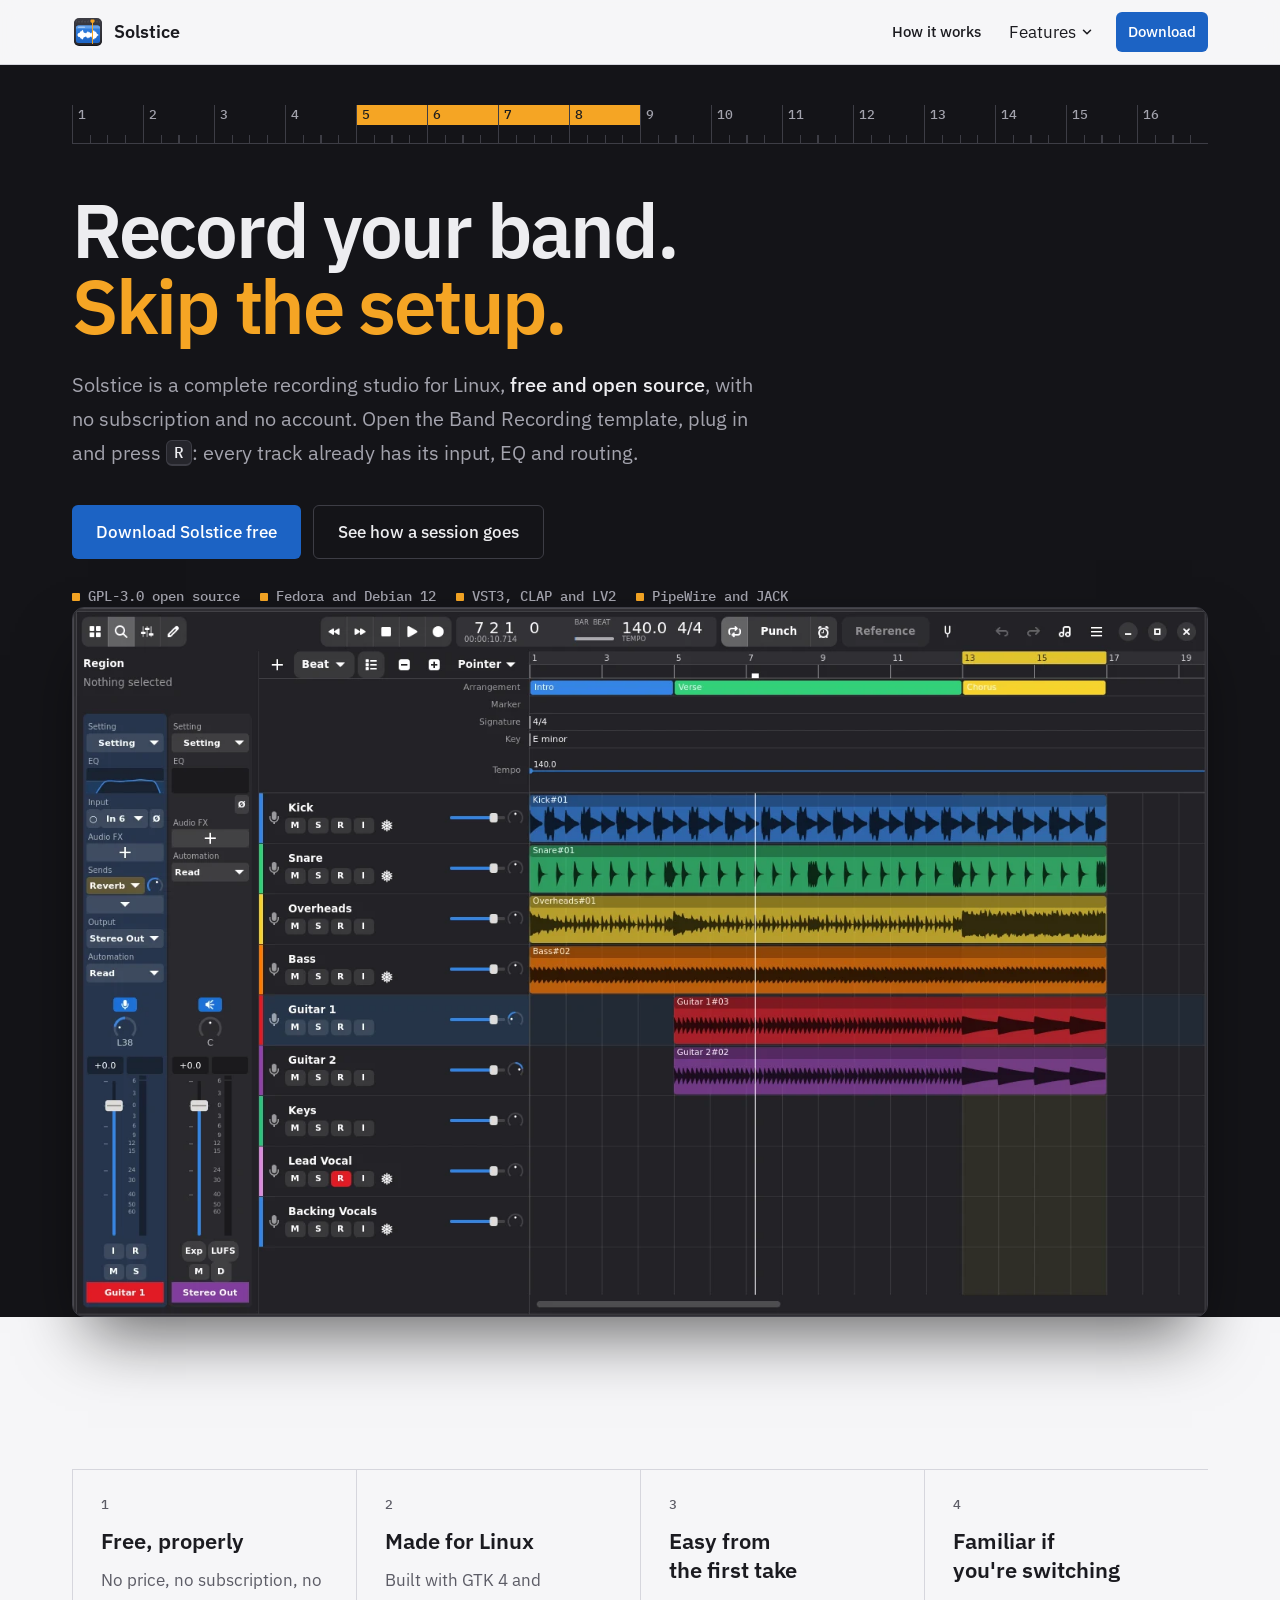
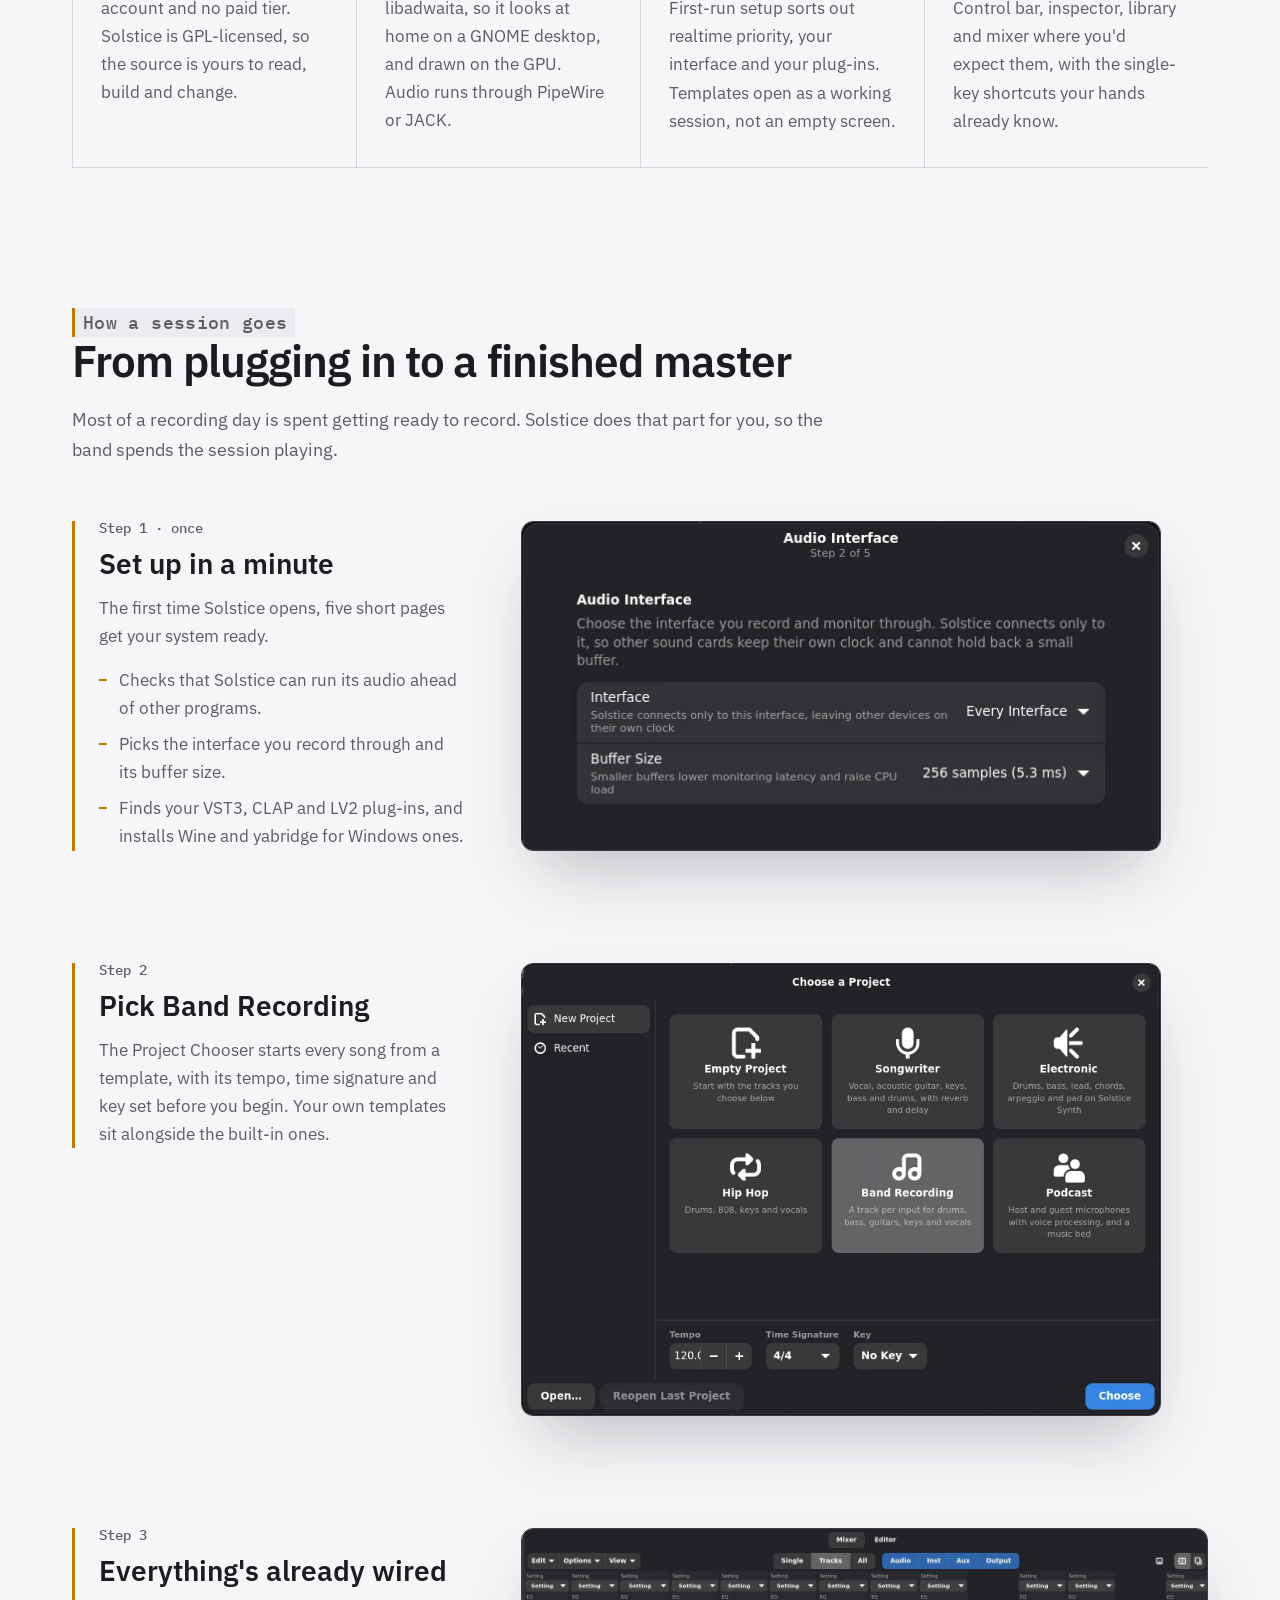
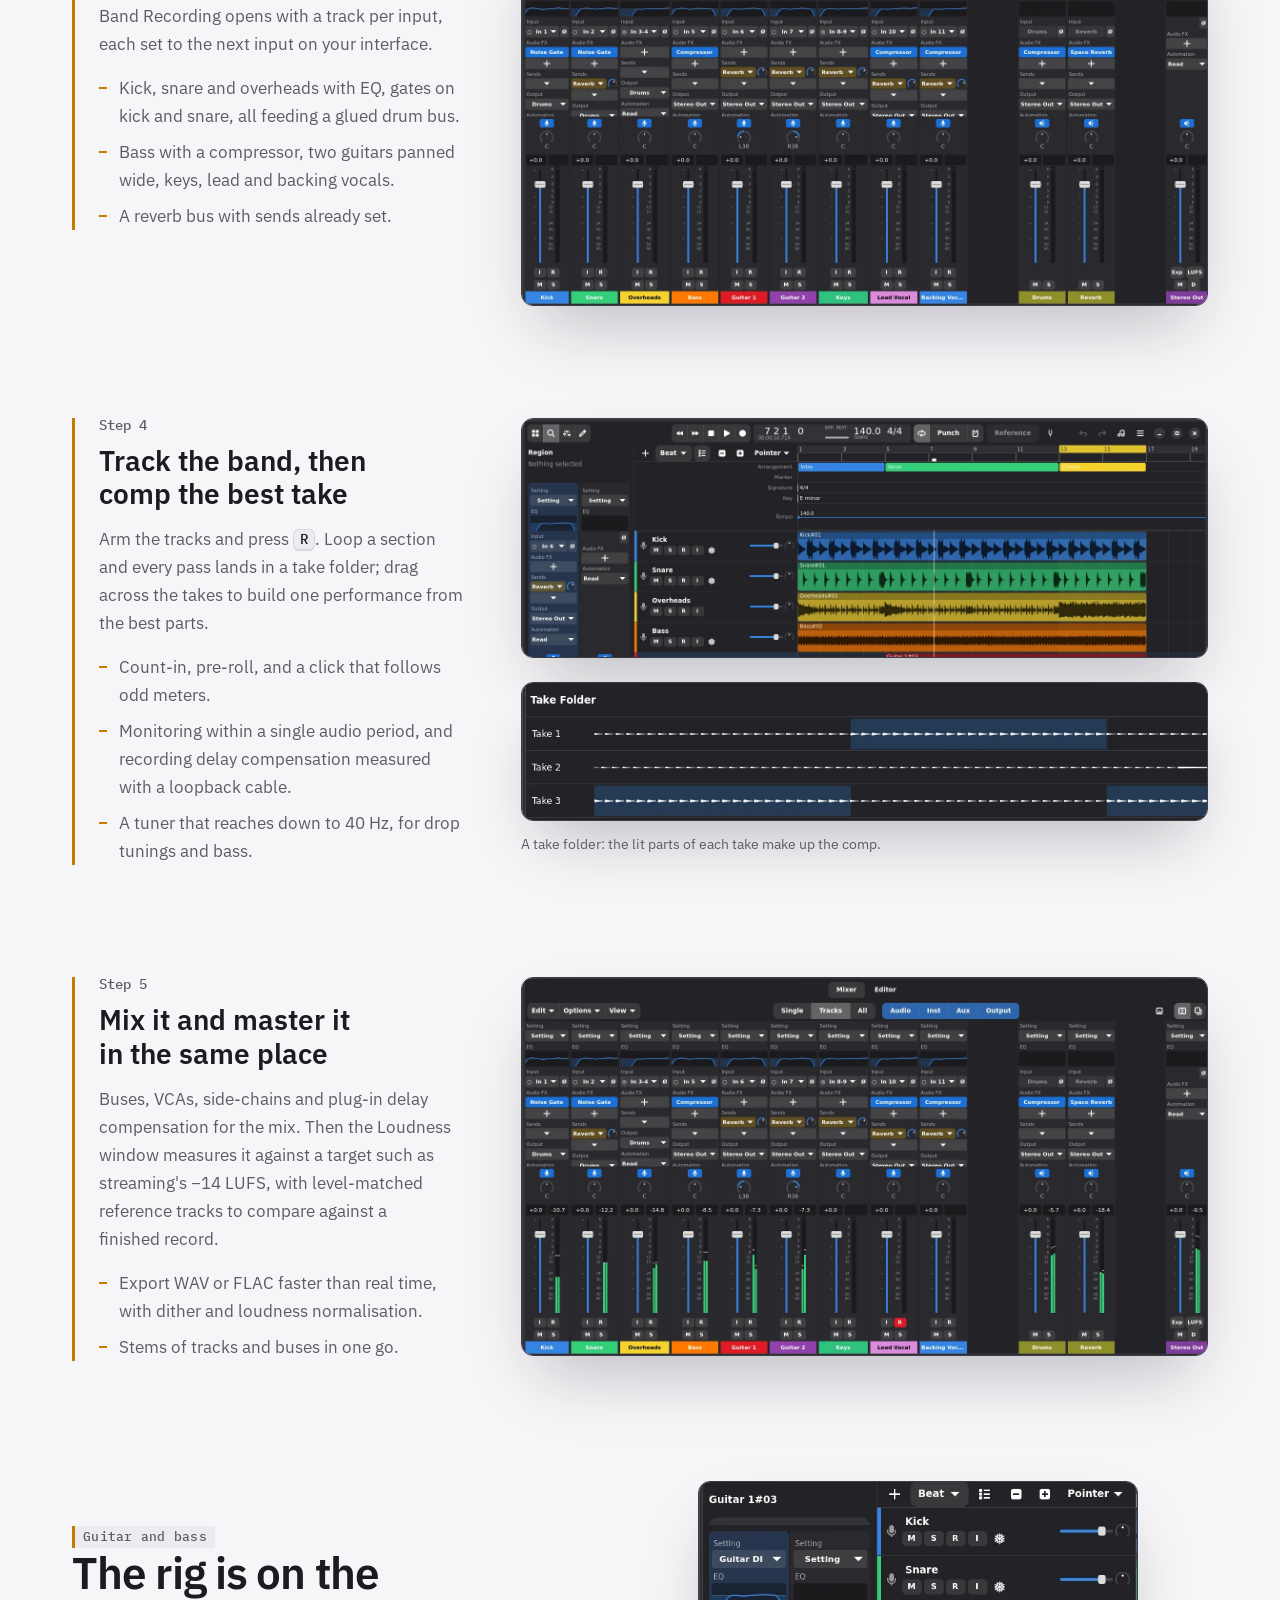
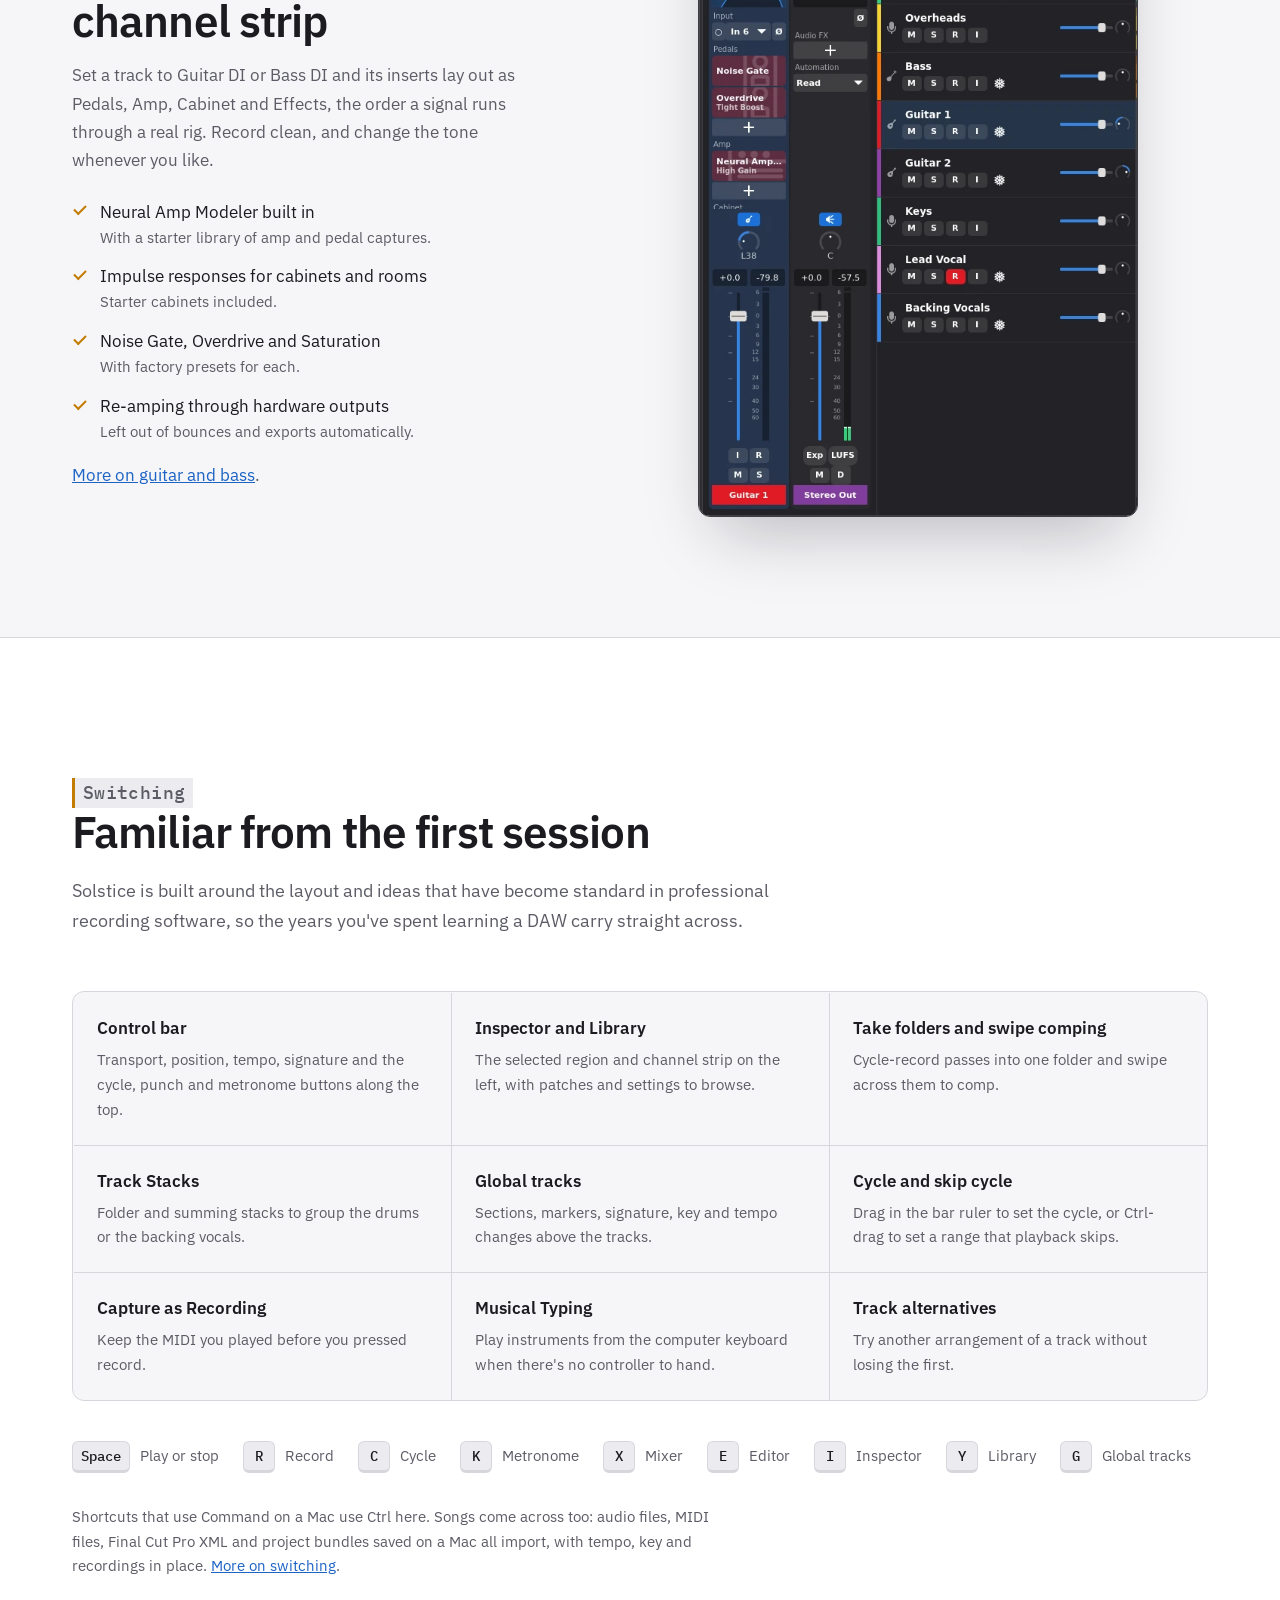
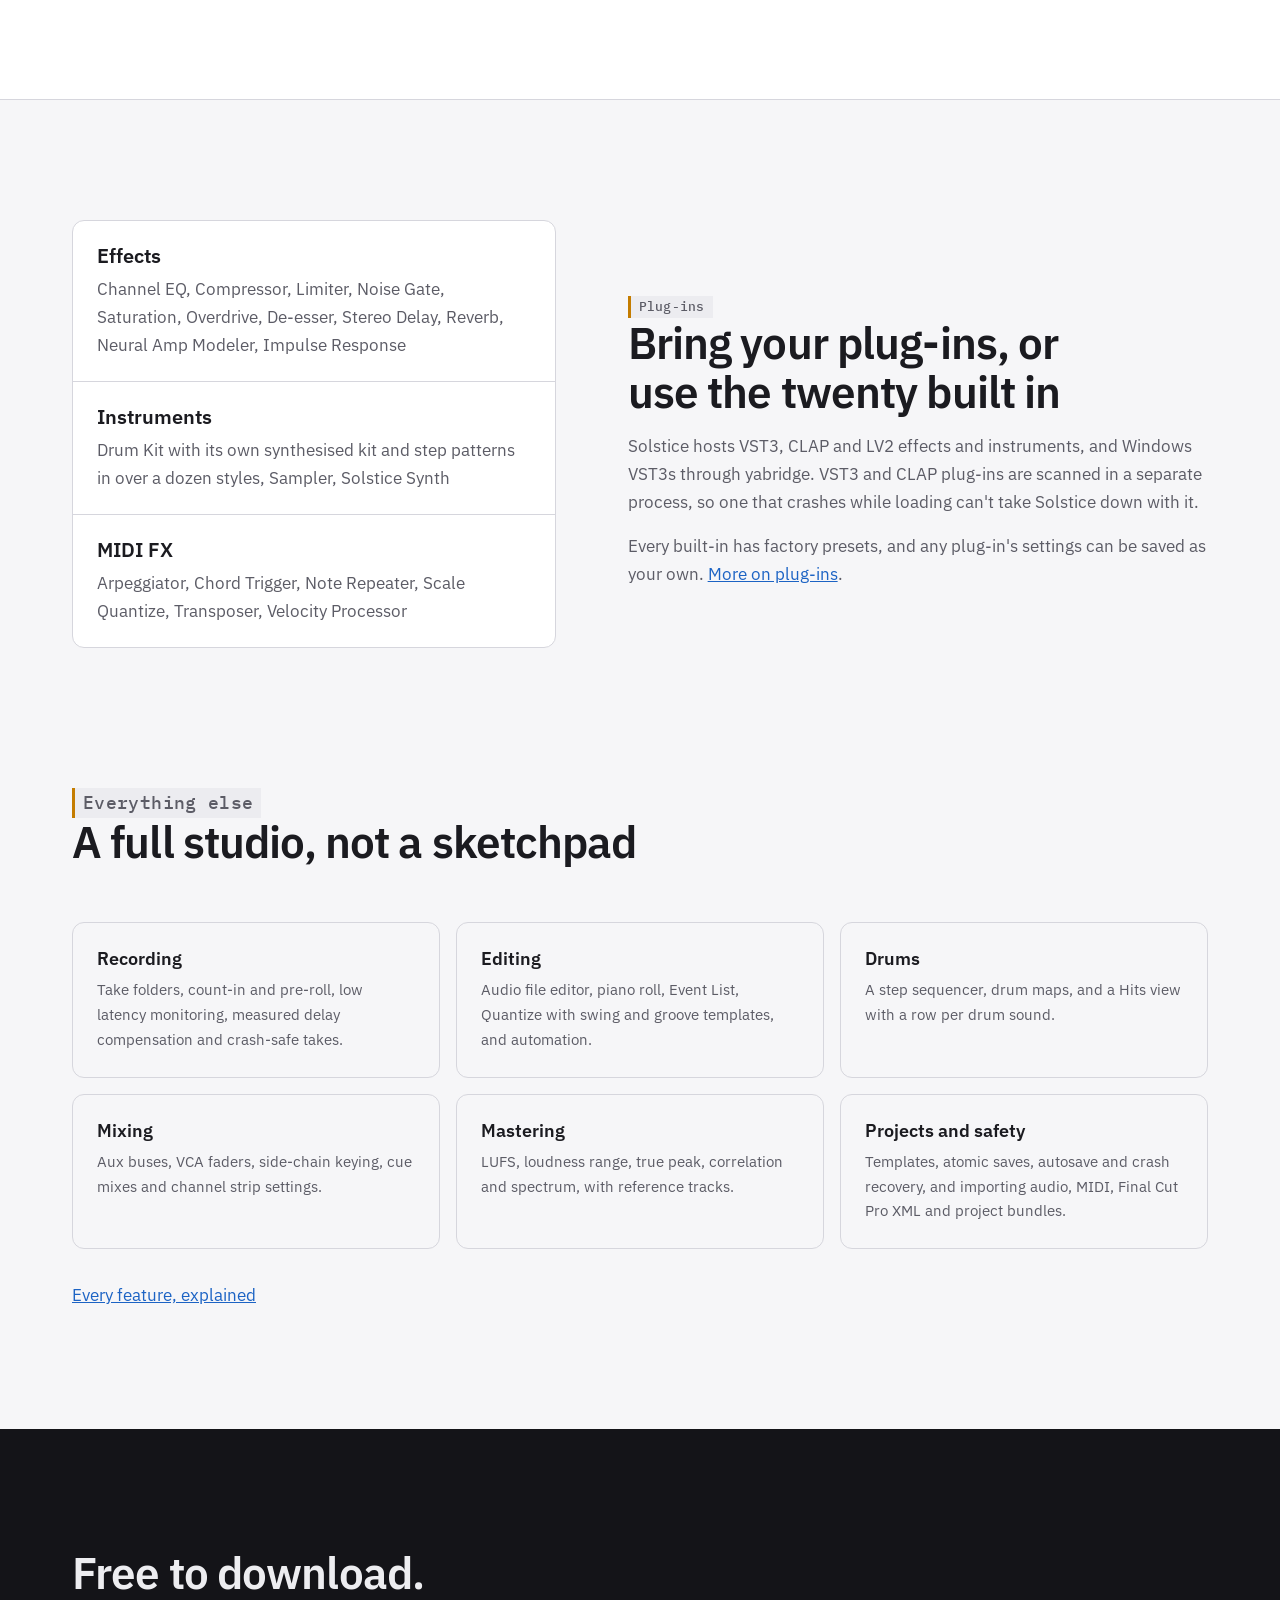
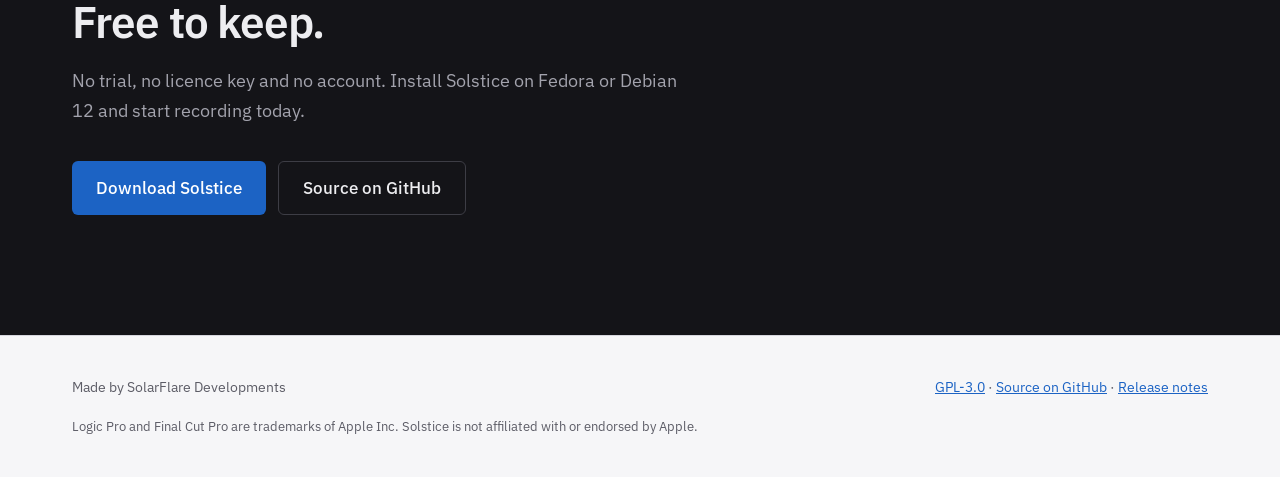
==== commit 1dd5d217: "Put the feature pages in a Features menu in the top bar The site had a second row of links under eac" ====
--- a/site/index.html
+++ b/site/index.html
@@ -17,6 +17,7 @@
   <link rel="preconnect" href="https://fonts.gstatic.com" crossorigin>
   <link rel="stylesheet" href="https://fonts.googleapis.com/css2?family=IBM+Plex+Mono:wght@500&family=IBM+Plex+Sans:wght@400;500;600&display=swap">
   <link rel="stylesheet" href="style.css">
+  <script src="nav.js" defer></script>
 </head>
 <body>
   <a class="skip" href="#main">Skip to content</a>
@@ -30,8 +31,20 @@
       <nav aria-label="Main">
         <ul>
           <li class="optional"><a href="./#workflow">How it works</a></li>
-          <li><a href="features.html">Features</a></li>
-          <li class="optional"><a href="switching.html">Switching</a></li>
+          <li class="dropdown">
+            <button type="button" class="dropdown-trigger" popovertarget="features-menu" aria-controls="features-menu" aria-expanded="false">Features<svg class="chevron" viewBox="0 0 16 16" aria-hidden="true"><path d="m4 6 4 4 4-4"/></svg></button>
+            <ul id="features-menu" class="dropdown-list" popover="auto">
+              <li><a href="features.html">Overview</a></li>
+              <li><a href="recording.html">Recording</a></li>
+              <li><a href="guitar.html">Guitar and bass</a></li>
+              <li><a href="editing.html">Editing and drums</a></li>
+              <li><a href="mixing.html">Mixing</a></li>
+              <li><a href="mastering.html">Mastering and export</a></li>
+              <li><a href="plugins.html">Plug-ins</a></li>
+              <li><a href="projects.html">Projects and safety</a></li>
+              <li><a href="switching.html">Switching</a></li>
+            </ul>
+          </li>
           <li><a class="nav-cta" href="download.html">Download</a></li>
         </ul>
       </nav>
--- a/site/style.css
+++ b/site/style.css
@@ -162,6 +162,55 @@
 .nav ul a:hover { background: var(--raised); }
 .nav ul a[aria-current="page"] { box-shadow: inset 0 -2px var(--accent); border-radius: 0; }
 .nav ul a.nav-cta { background: var(--primary); color: var(--on-primary); margin-left: 8px; }
+/* Features dropdown: a native popover anchored under its button */
+.dropdown-trigger {
+  display: flex;
+  align-items: center;
+  gap: 4px;
+  padding: 8px 10px 8px 12px;
+  border: 0;
+  border-radius: var(--radius-s);
+  background: none;
+  color: var(--text);
+  font: 500 0.9375rem/inherit var(--sans);
+  cursor: pointer;
+}
+.dropdown-trigger:hover, .dropdown-trigger[aria-expanded="true"] { background: var(--raised); }
+.dropdown-trigger.current { box-shadow: inset 0 -2px var(--accent); border-radius: 0; }
+.chevron {
+  width: 14px;
+  height: 14px;
+  fill: none;
+  stroke: currentColor;
+  stroke-width: 1.75;
+  stroke-linecap: round;
+  stroke-linejoin: round;
+}
+.nav .dropdown-list {
+  position: fixed;
+  position-area: block-end span-inline-start;
+  position-try-fallbacks: flip-inline;
+  inset: auto;
+  height: auto;
+  display: block;
+  min-inline-size: 15rem;
+  max-inline-size: calc(100dvw - 2rem);
+  margin: 8px 0 0;
+  padding: 6px;
+  border: 1px solid var(--border);
+  border-radius: var(--radius-m);
+  background: var(--surface);
+  color: var(--text);
+  box-shadow: var(--shadow);
+}
+.nav .dropdown-list:not(:is(:popover-open, .\:popover-open)) { display: none; }
+.nav .dropdown-list a { padding: 9px 12px; }
+.nav .dropdown-list a[aria-current="page"] {
+  box-shadow: inset 3px 0 var(--accent);
+  border-radius: 0 var(--radius-s) var(--radius-s) 0;
+  background: var(--raised);
+}
+.nav .dropdown-list li:first-child { border-bottom: 1px solid var(--border); padding-bottom: 6px; margin-bottom: 6px; }
 .nav ul a.nav-cta:hover { background: var(--primary-hover); }
 @media (max-width: 720px) {
   .nav .optional { display: none; }
@@ -620,32 +669,6 @@
 .footer p { margin: 0; }
 .footer .legal { margin-top: 16px; font-size: 0.8125rem; }
 
-/* Feature pages: a strip of links to every feature page, under the page heading */
-.subnav {
-  border-block: 1px solid var(--border);
-  background: var(--surface);
-}
-.subnav ul {
-  display: flex;
-  gap: 4px;
-  margin: 0;
-  padding: 8px 0;
-  list-style: none;
-  overflow-x: auto;
-  scrollbar-width: thin;
-}
-.subnav a {
-  display: block;
-  padding: 6px 12px;
-  border-radius: var(--radius-s);
-  color: var(--muted);
-  text-decoration: none;
-  font-size: 0.9375rem;
-  white-space: nowrap;
-}
-.subnav a:hover { color: var(--text); background: var(--raised); }
-.subnav a[aria-current="page"] { color: var(--text); background: var(--raised); box-shadow: inset 0 -2px var(--accent); }
-
 /* Long-form feature writing */
 .doc { padding-bottom: var(--section); }
 .doc section { padding-top: 72px; }
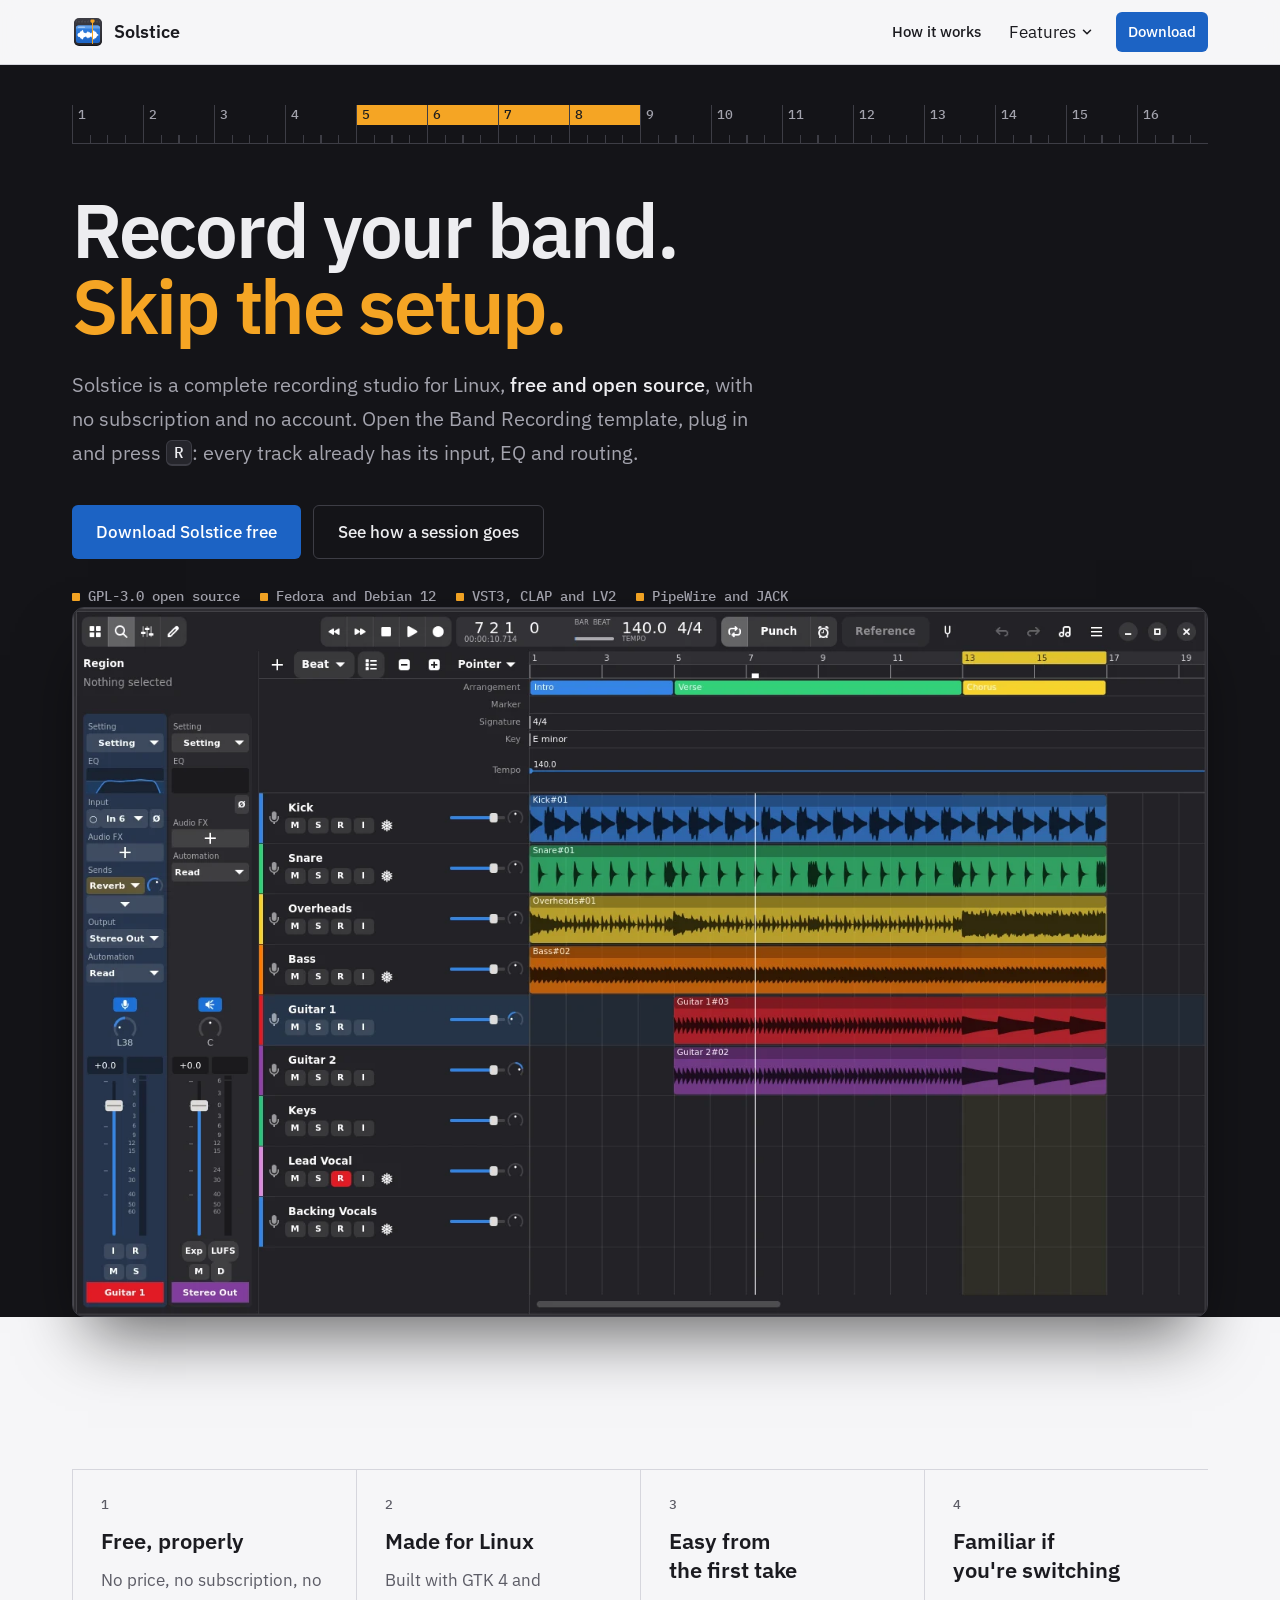
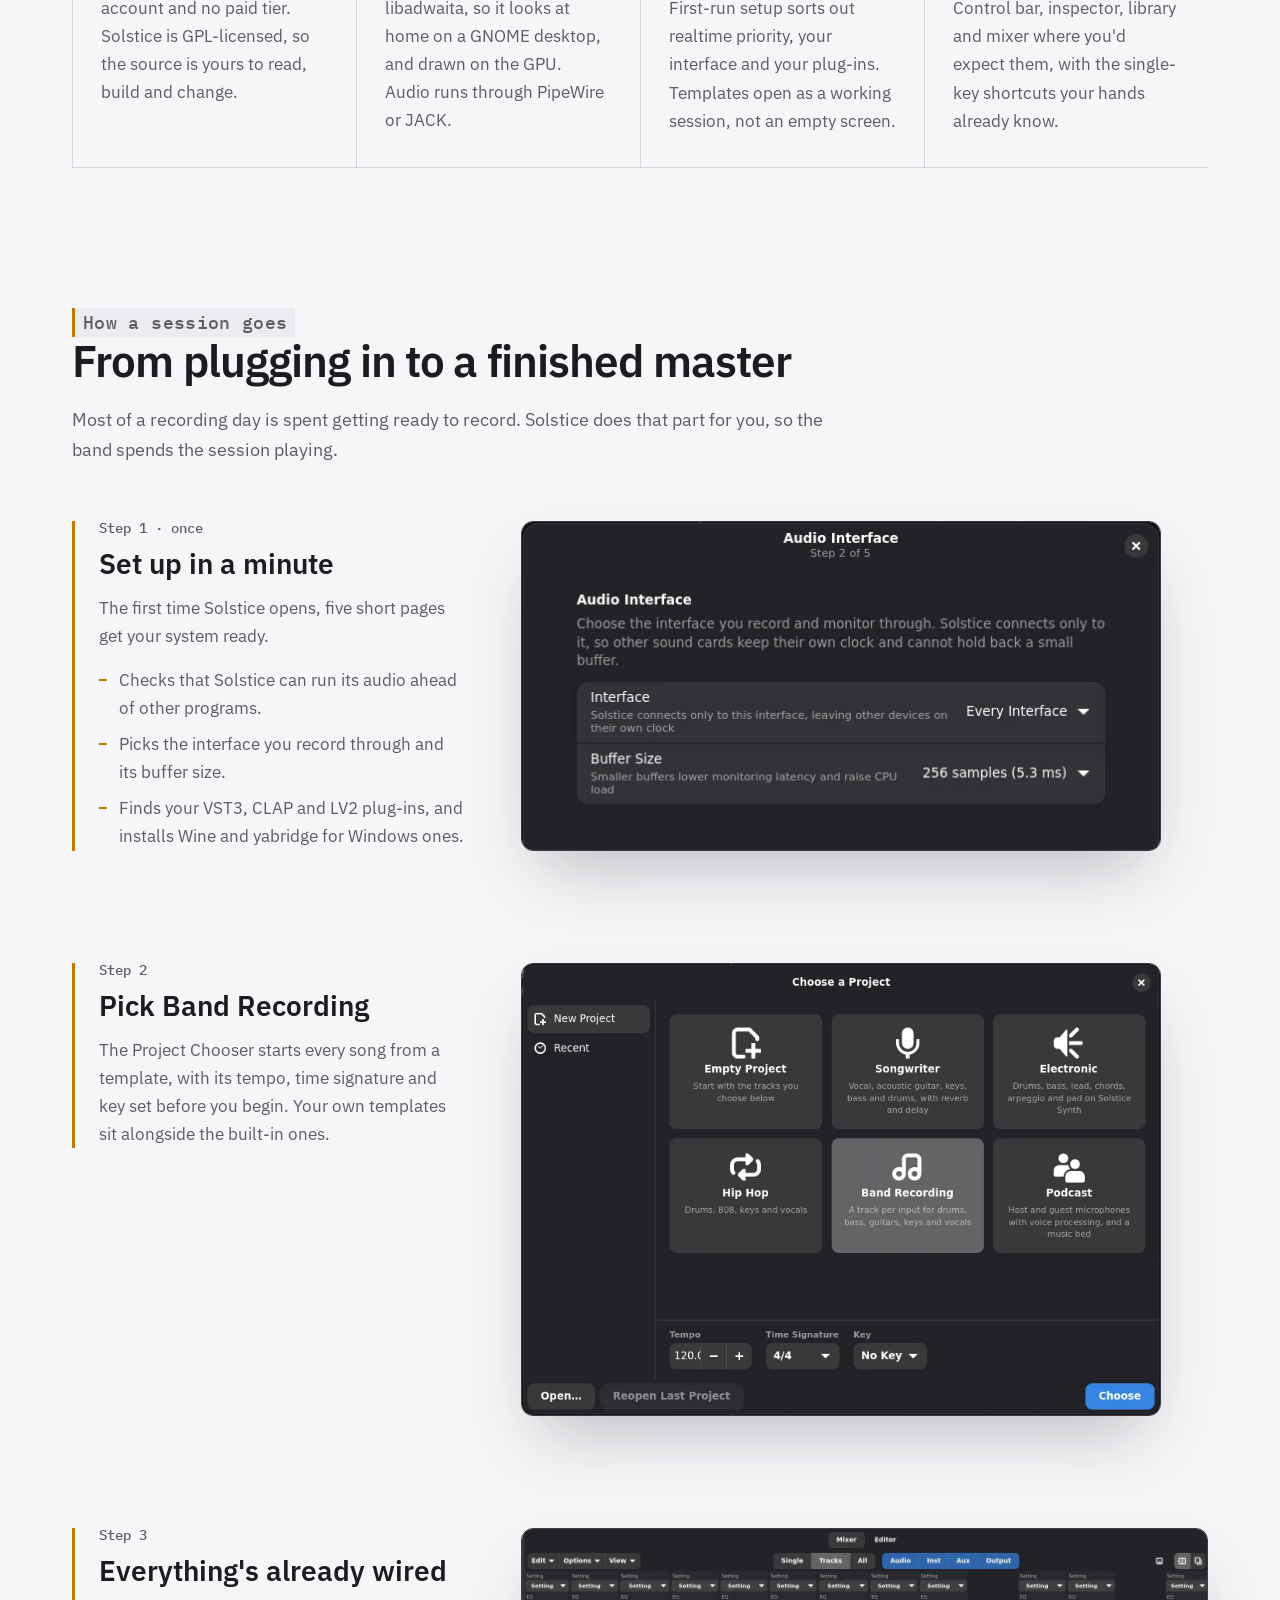
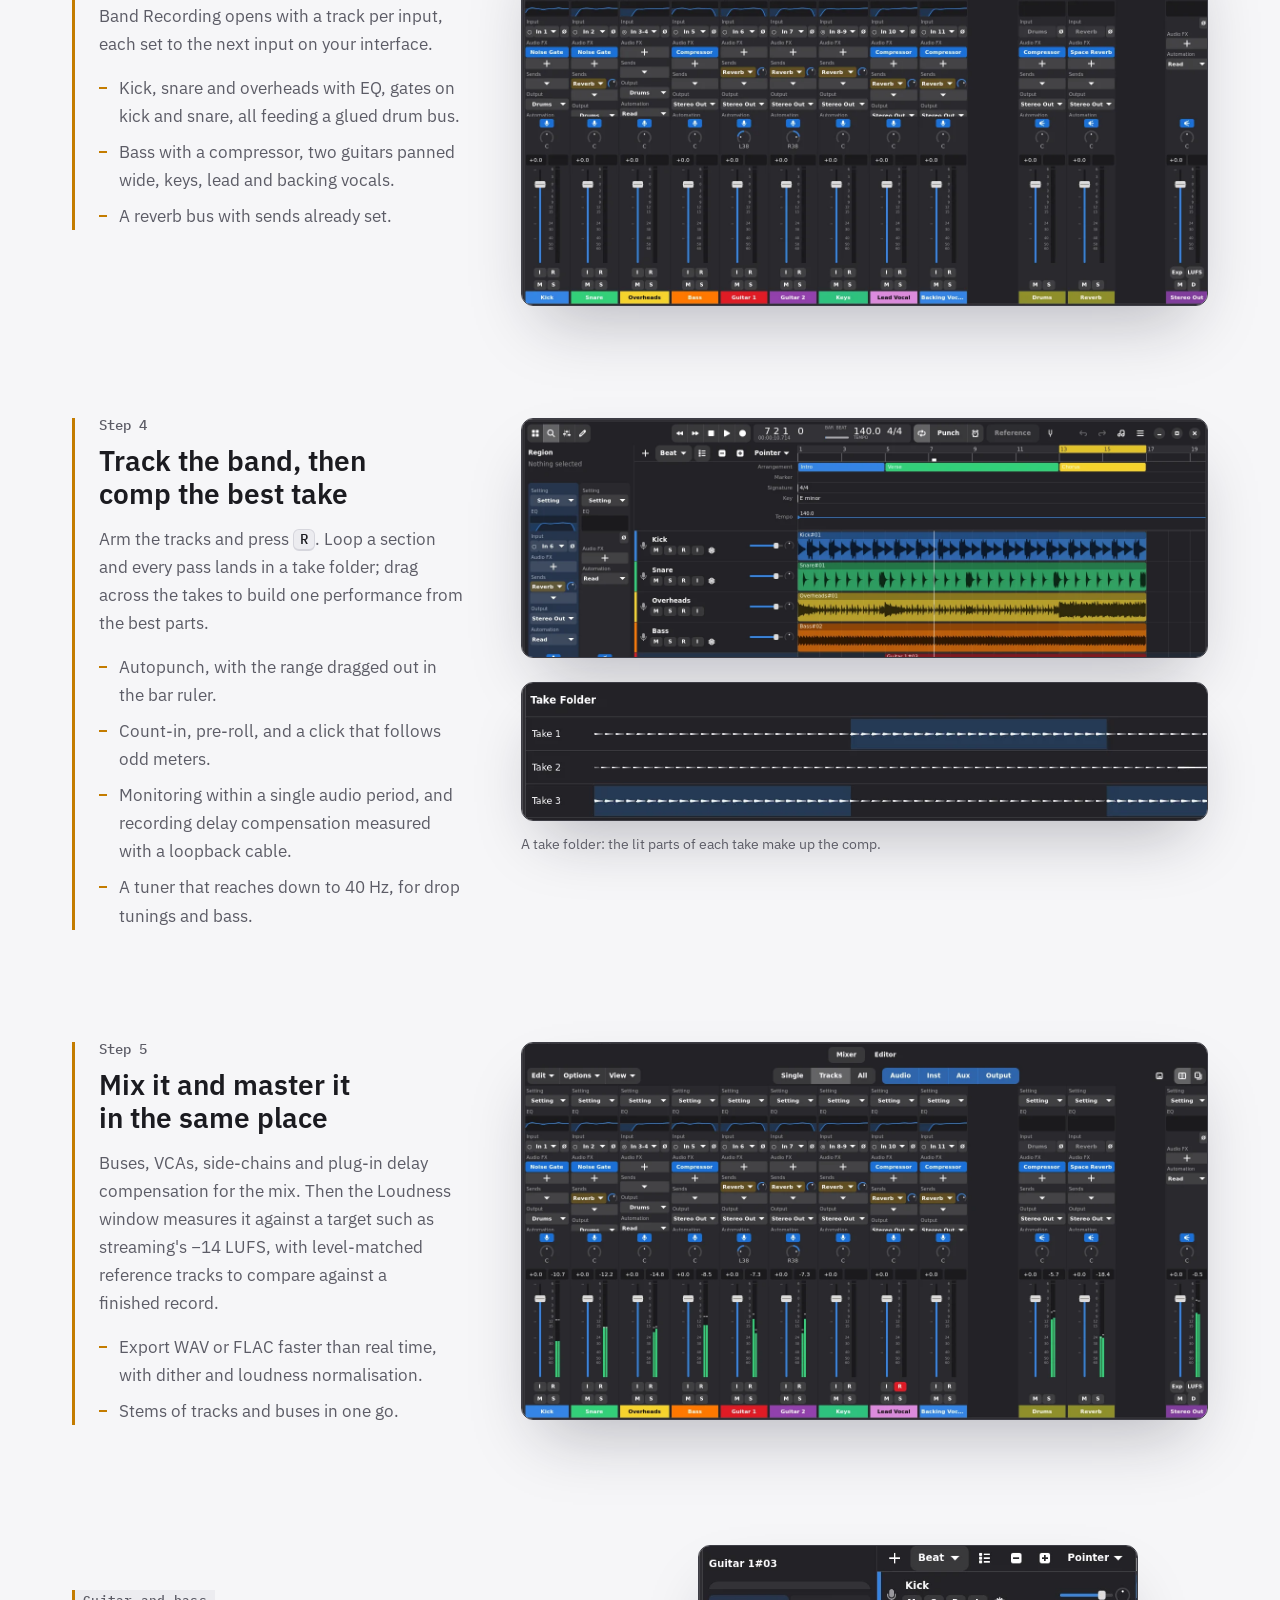
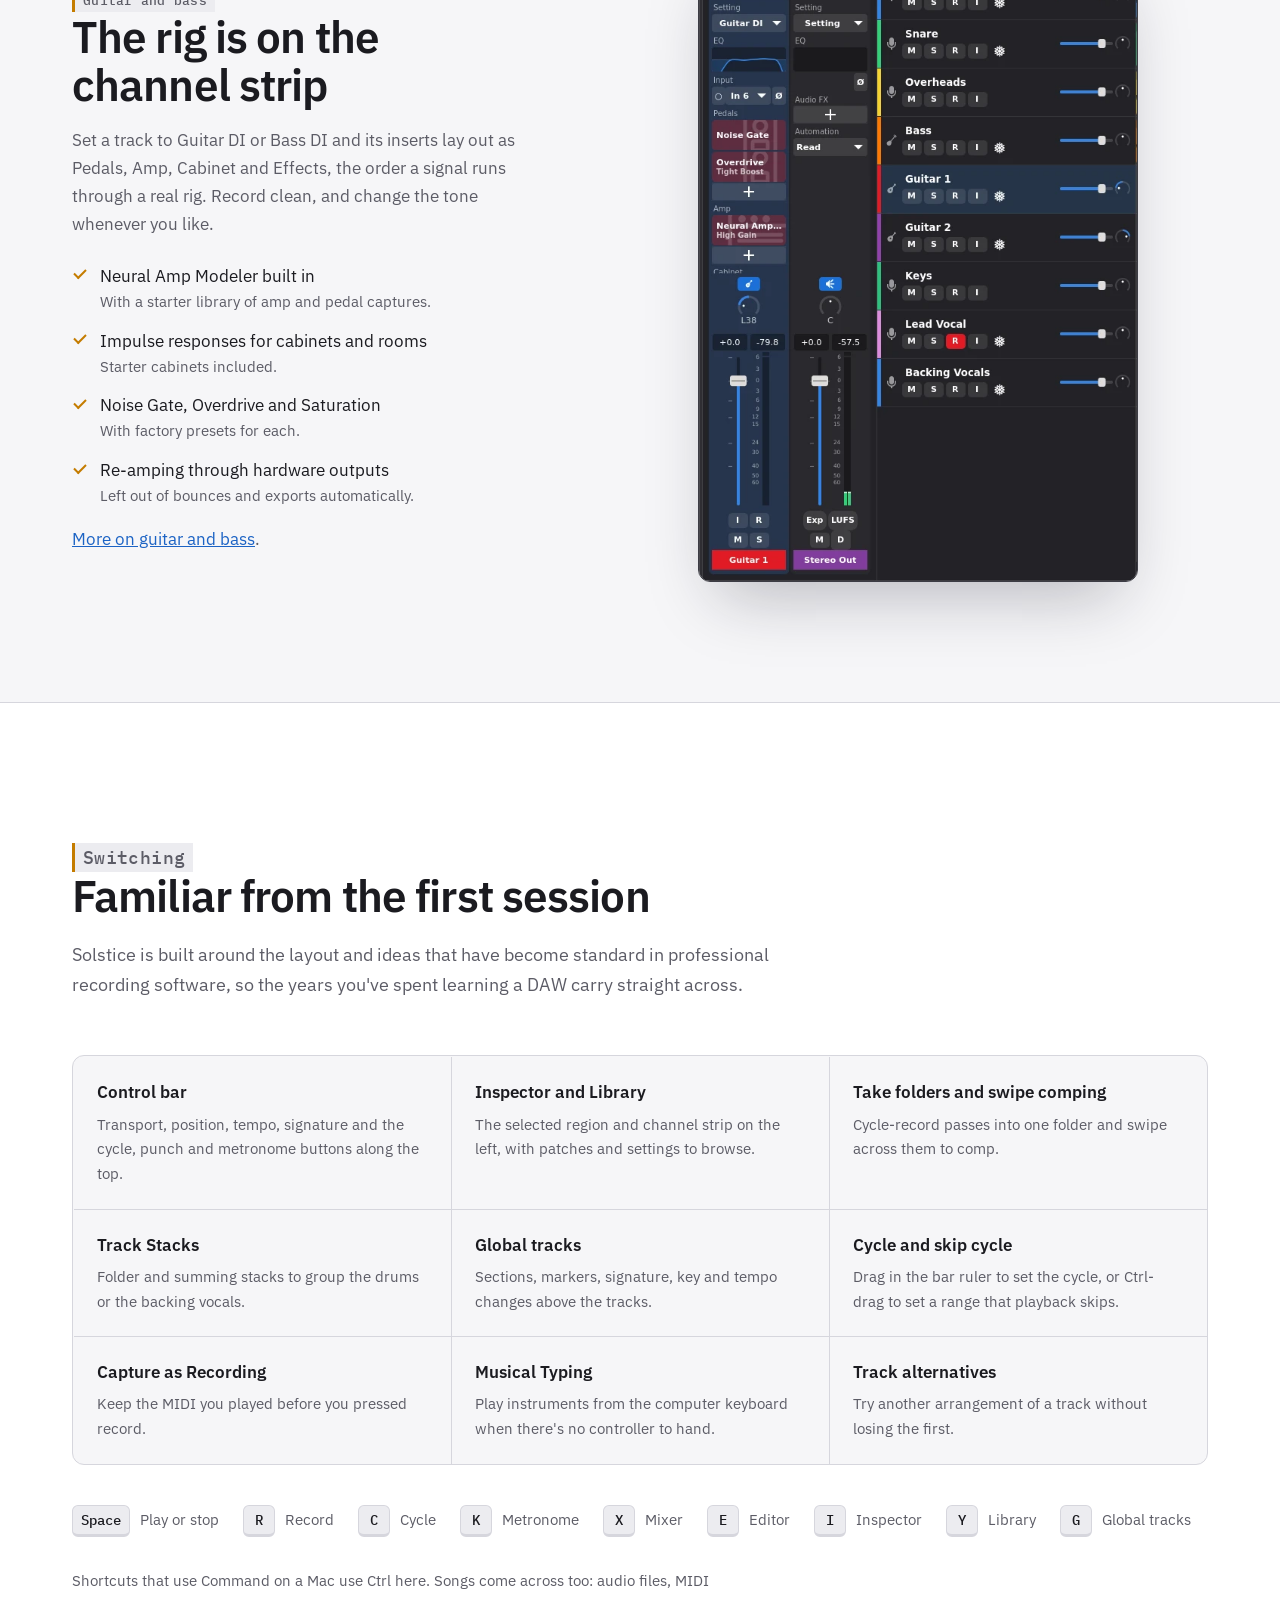
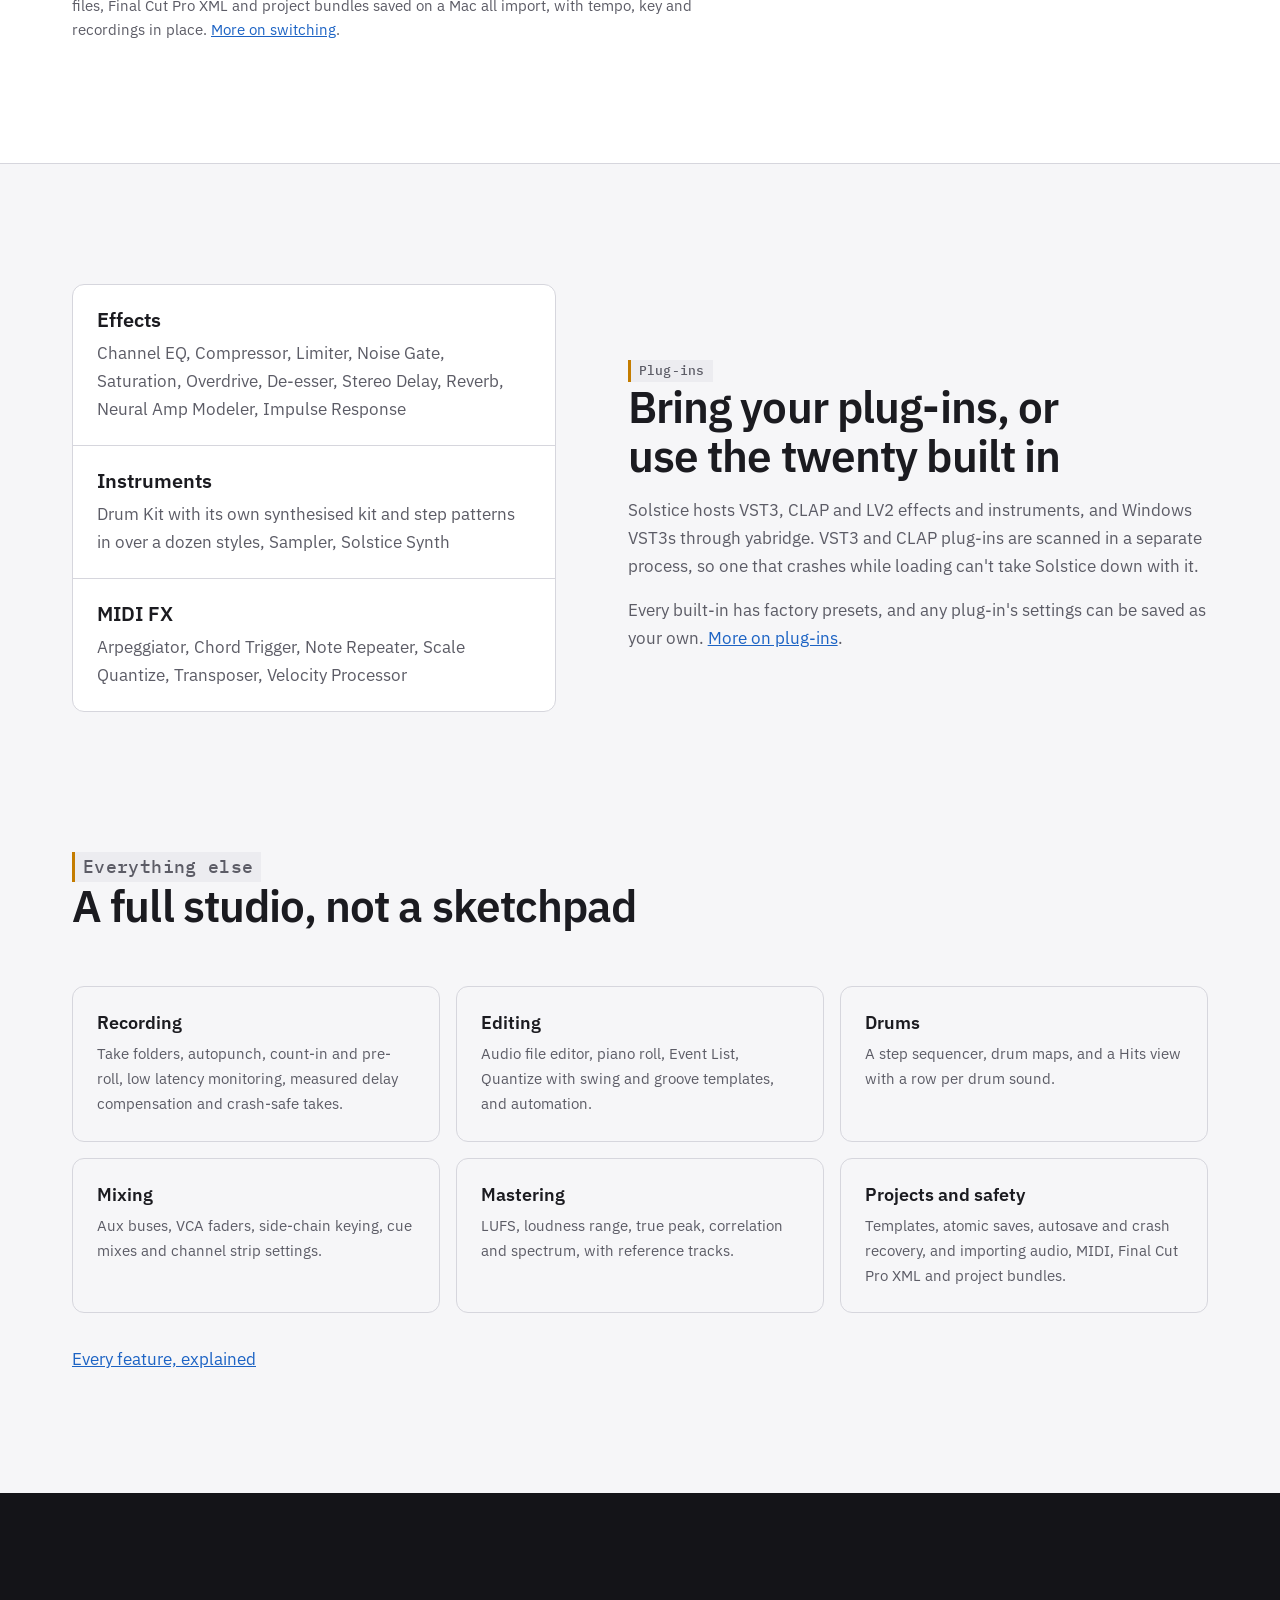
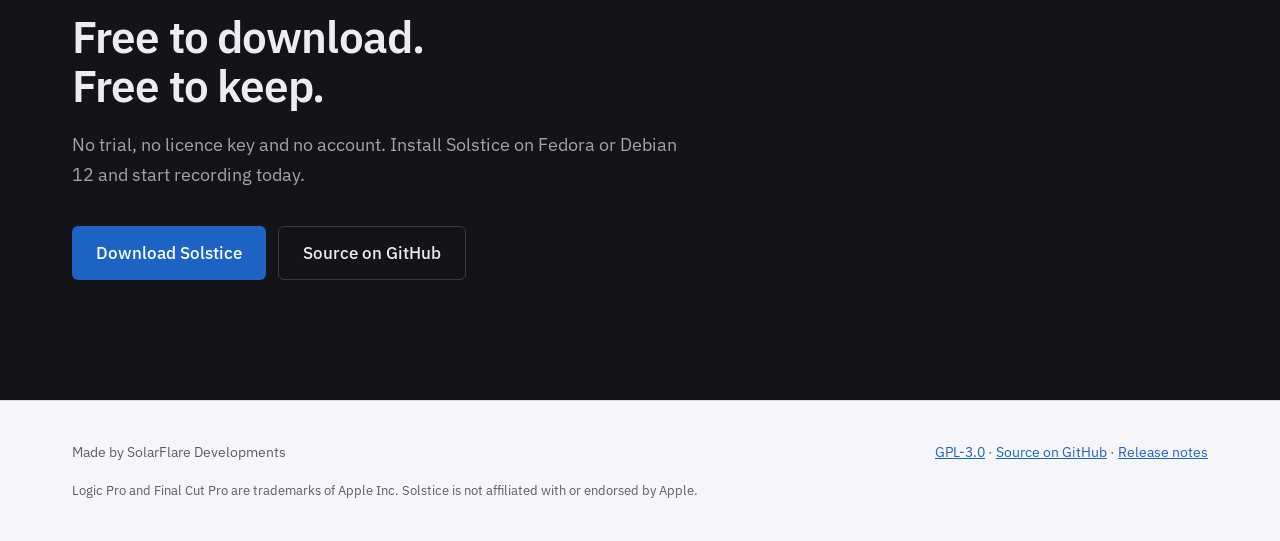
==== commit 3e1df850: "Describe autopunch on the website now that 0.7.12 has it Co-Authored-By: Claude Opus 5.5 <noreply@an" ====
--- a/site/index.html
+++ b/site/index.html
@@ -159,6 +159,7 @@
               <h3>Track the band, then comp the best take</h3>
               <p>Arm the tracks and press <kbd>R</kbd>. Loop a section and every pass lands in a take folder; drag across the takes to build one performance from the best parts.</p>
               <ul>
+                <li>Autopunch, with the range dragged out in the bar ruler.</li>
                 <li>Count-in, pre-roll, and a click that follows odd meters.</li>
                 <li>Monitoring within a single audio period, and recording delay compensation measured with a loopback cable.</li>
                 <li>A tuner that reaches down to 40&nbsp;Hz, for drop tunings and bass.</li>
@@ -281,7 +282,7 @@
           <h2 id="more-title">A full studio, not a sketchpad</h2>
         </div>
         <div class="overview">
-          <a href="recording.html"><h3>Recording</h3><p>Take folders, count-in and pre-roll, low latency monitoring, measured delay compensation and crash-safe takes.</p></a>
+          <a href="recording.html"><h3>Recording</h3><p>Take folders, autopunch, count-in and pre-roll, low latency monitoring, measured delay compensation and crash-safe takes.</p></a>
           <a href="editing.html"><h3>Editing</h3><p>Audio file editor, piano roll, Event List, Quantize with swing and groove templates, and automation.</p></a>
           <a href="editing.html#drums"><h3>Drums</h3><p>A step sequencer, drum maps, and a Hits view with a row per drum sound.</p></a>
           <a href="mixing.html"><h3>Mixing</h3><p>Aux buses, VCA faders, side-chain keying, cue mixes and channel strip settings.</p></a>
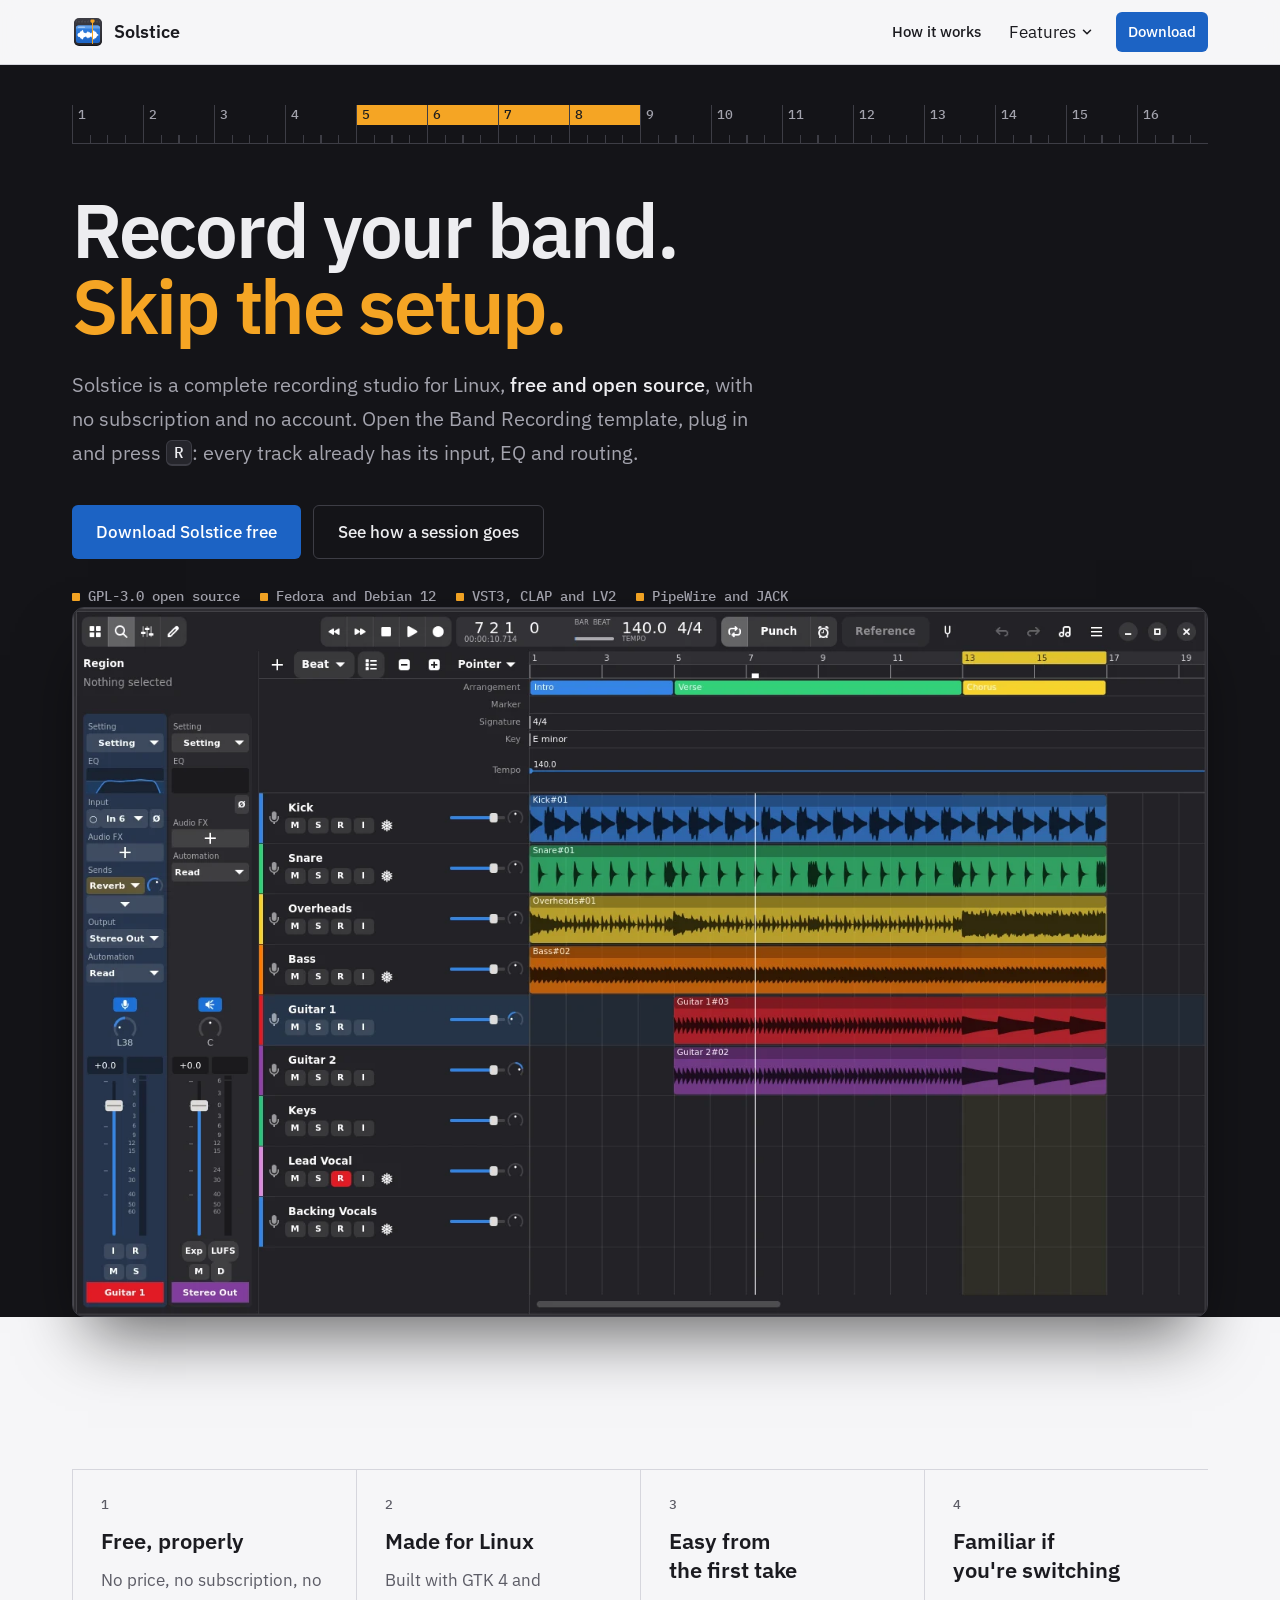
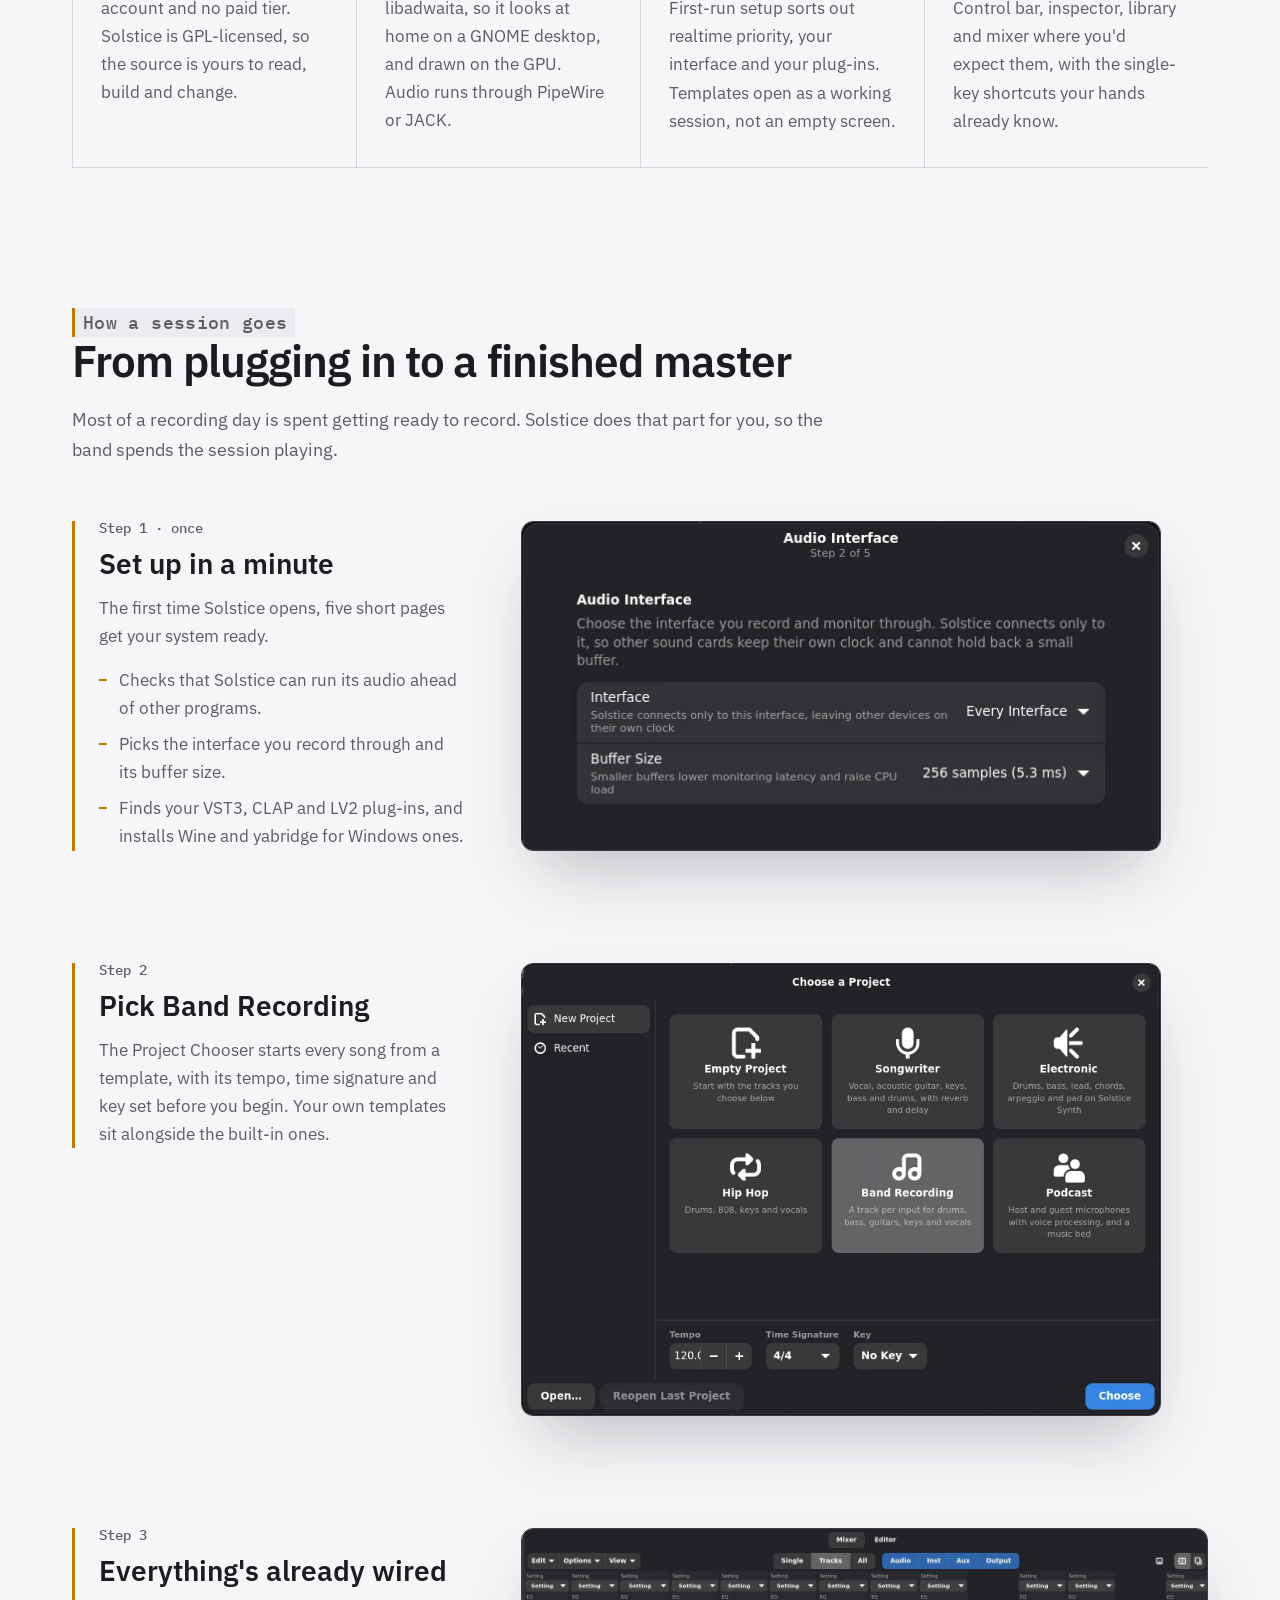
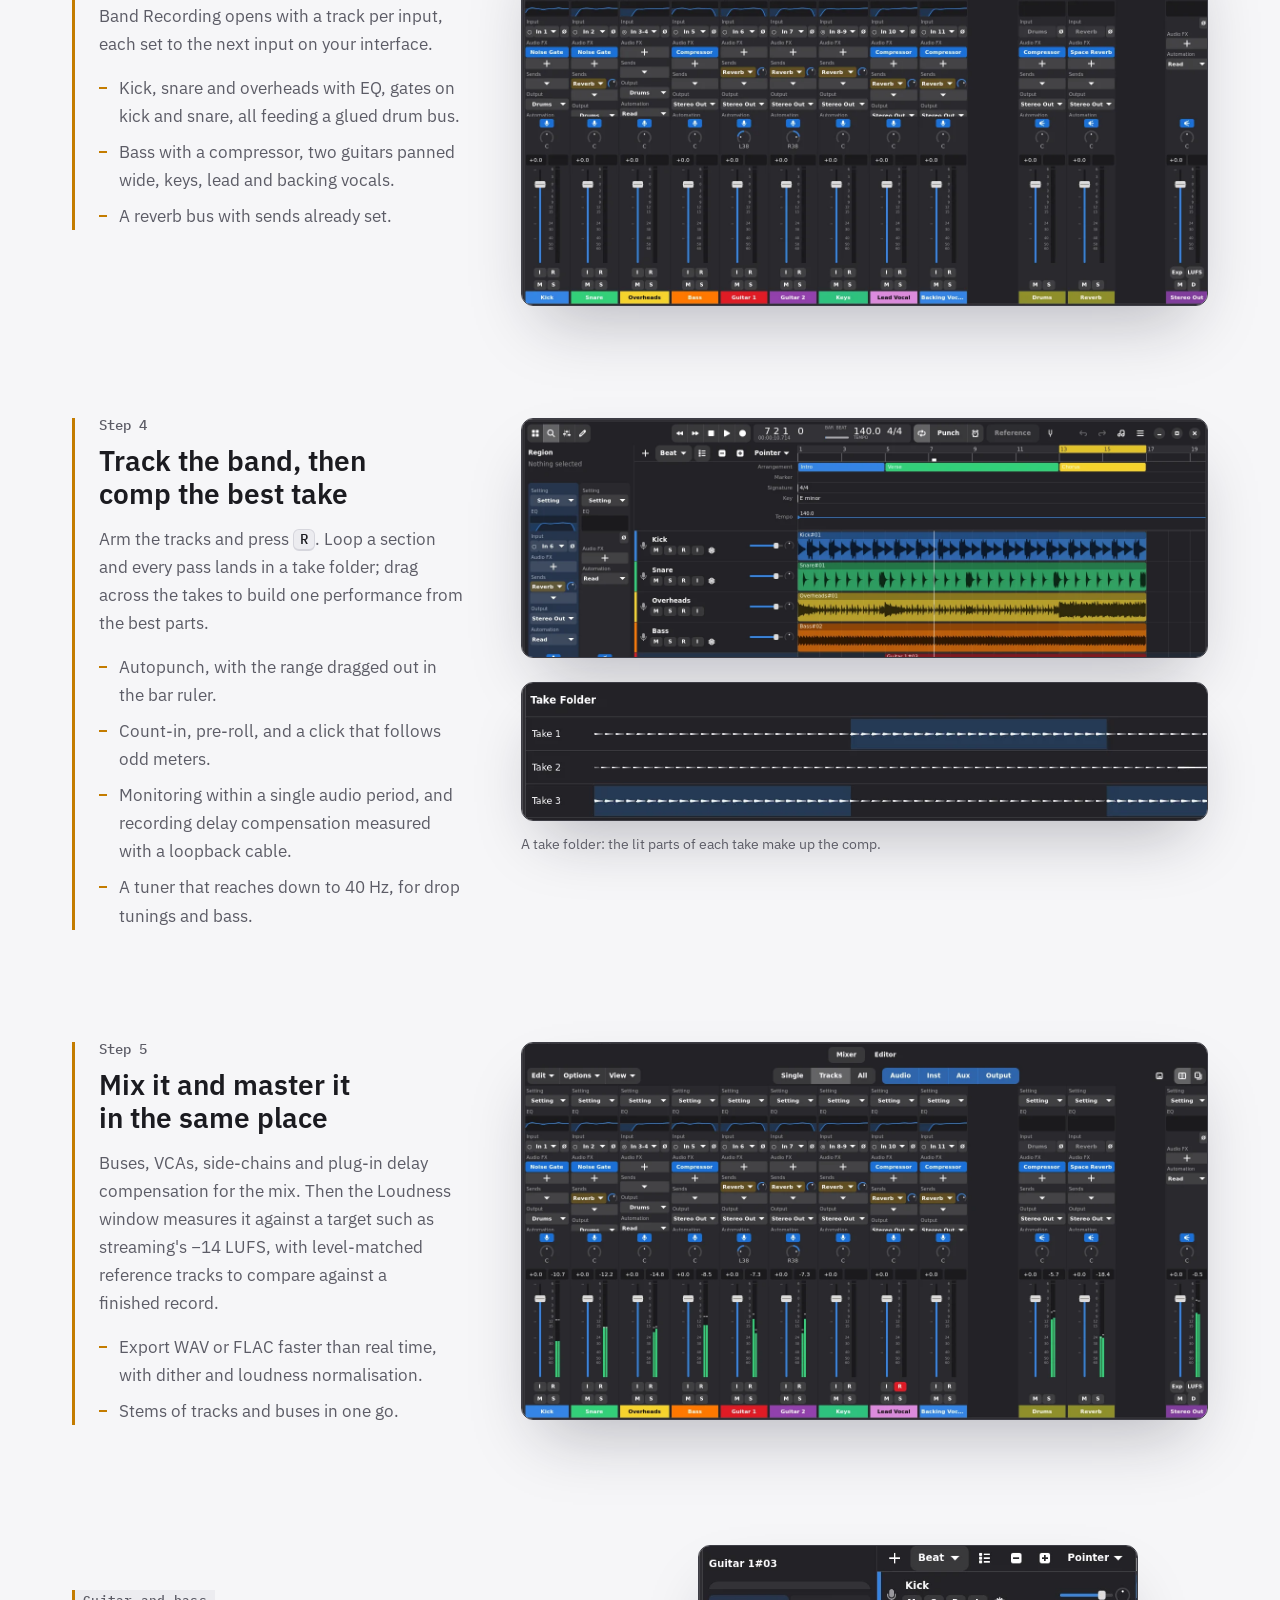
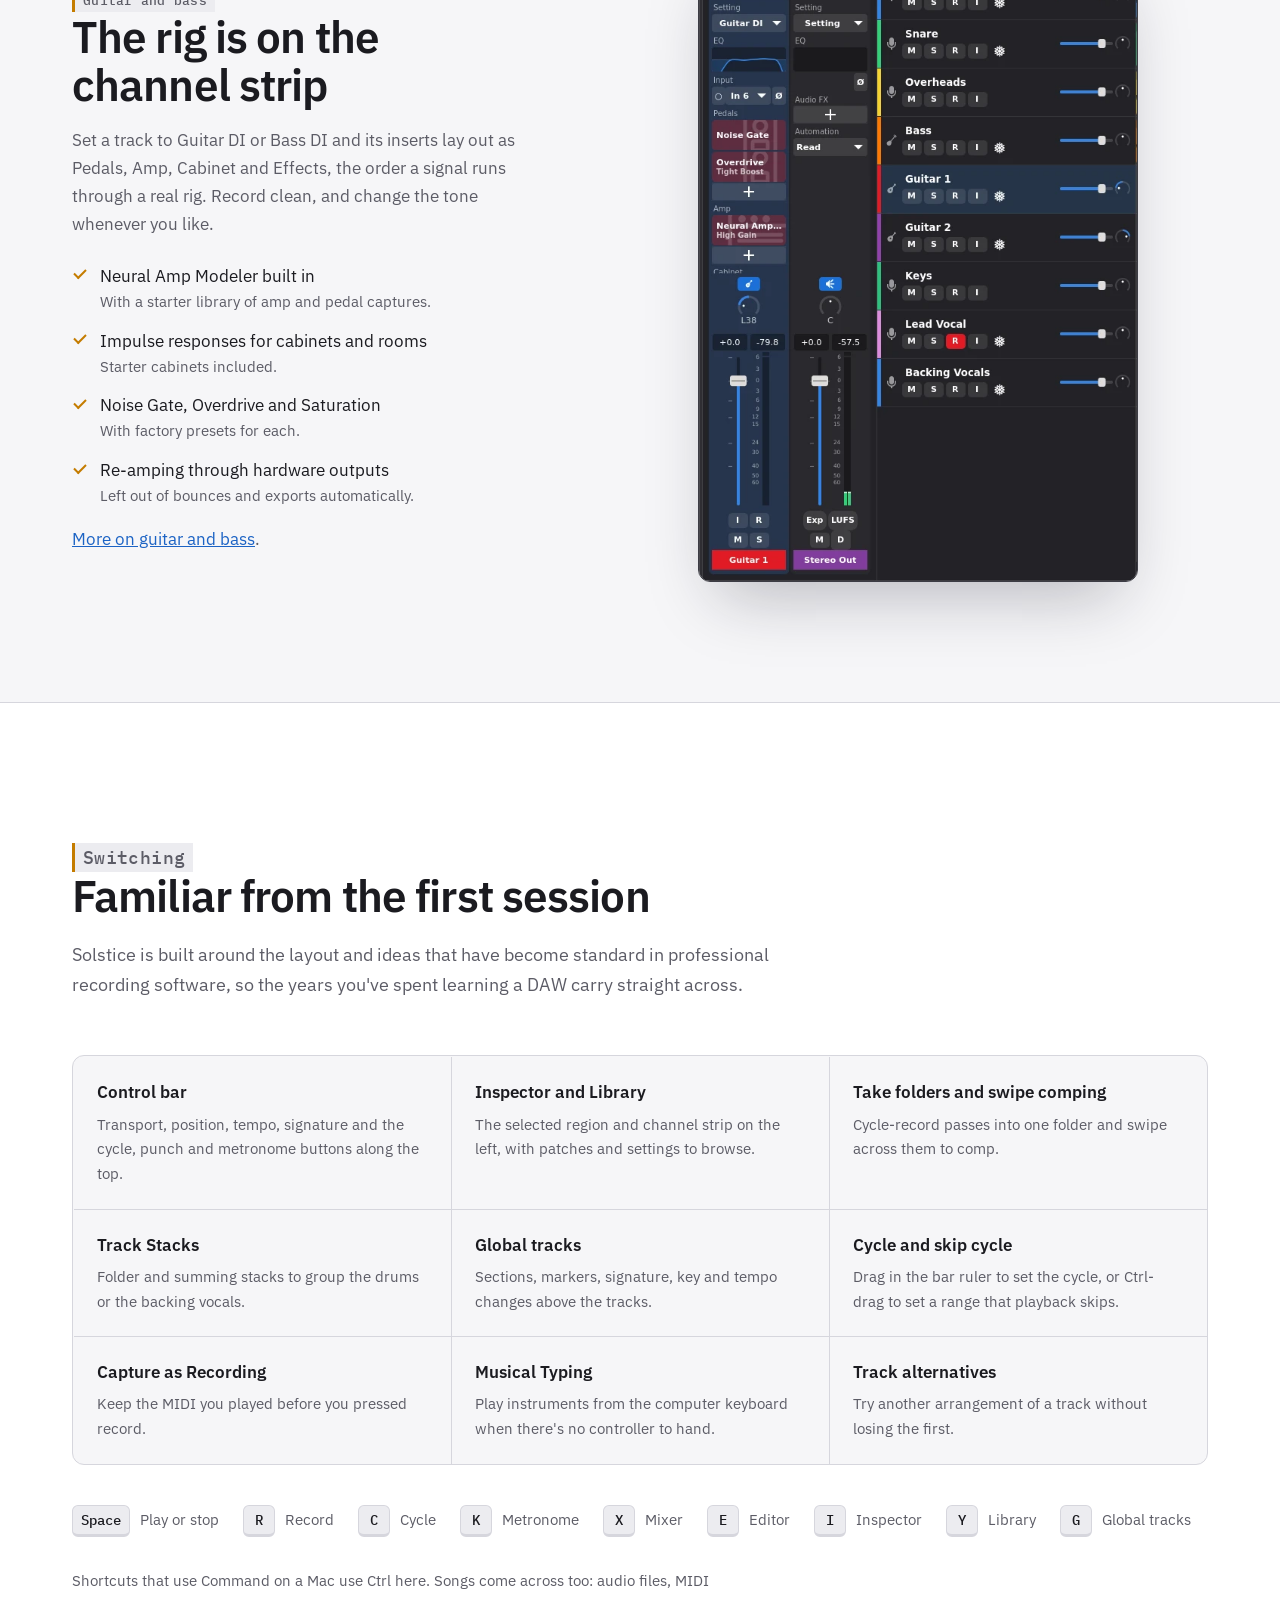
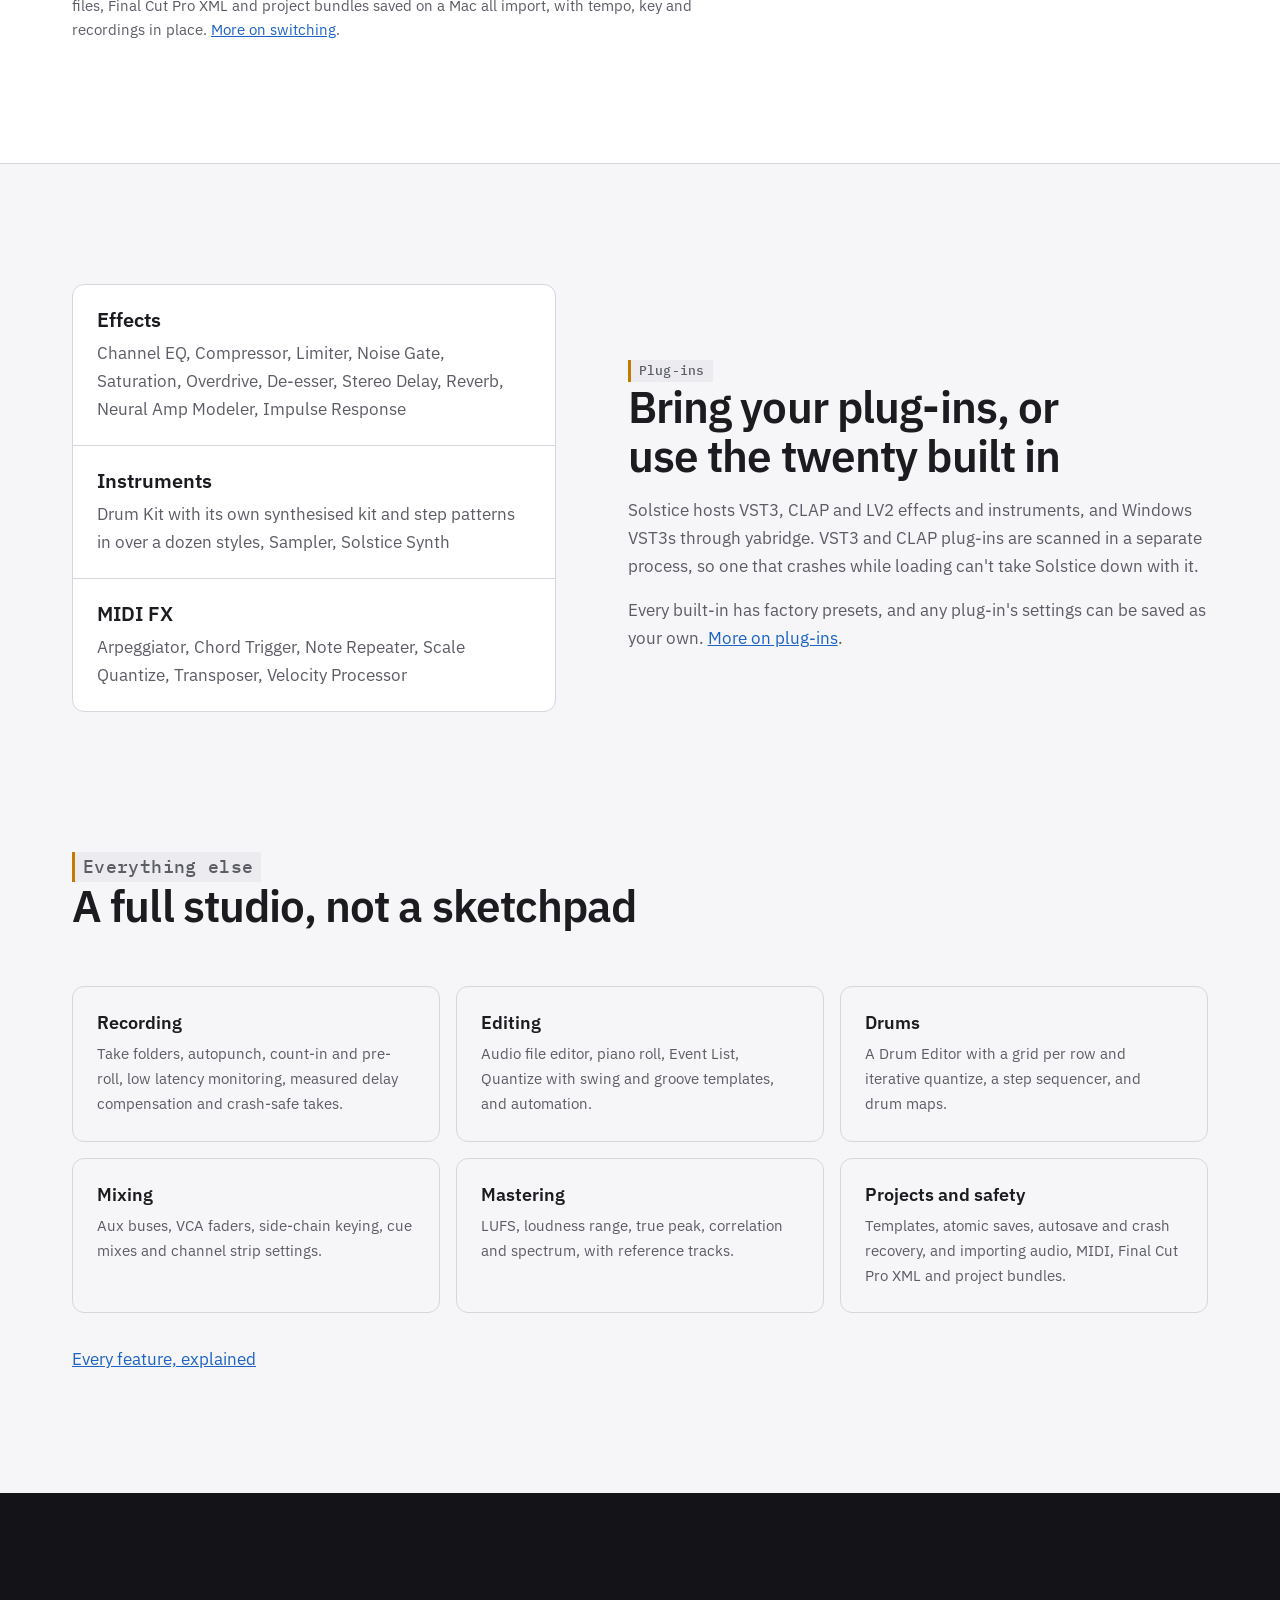
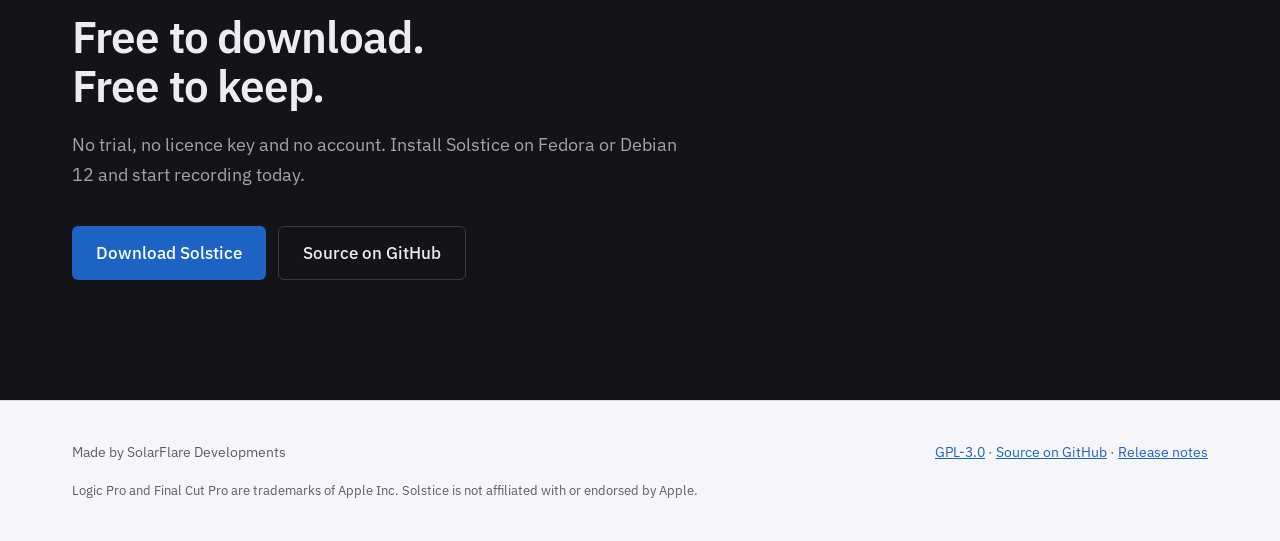
==== commit e731d996: "Describe the Drum Editor on the website Co-Authored-By: Claude Opus 5.5 <noreply@anthropic.com>" ====
--- a/site/index.html
+++ b/site/index.html
@@ -284,7 +284,7 @@
         <div class="overview">
           <a href="recording.html"><h3>Recording</h3><p>Take folders, autopunch, count-in and pre-roll, low latency monitoring, measured delay compensation and crash-safe takes.</p></a>
           <a href="editing.html"><h3>Editing</h3><p>Audio file editor, piano roll, Event List, Quantize with swing and groove templates, and automation.</p></a>
-          <a href="editing.html#drums"><h3>Drums</h3><p>A step sequencer, drum maps, and a Hits view with a row per drum sound.</p></a>
+          <a href="editing.html#drums"><h3>Drums</h3><p>A Drum Editor with a grid per row and iterative quantize, a step sequencer, and drum maps.</p></a>
           <a href="mixing.html"><h3>Mixing</h3><p>Aux buses, VCA faders, side-chain keying, cue mixes and channel strip settings.</p></a>
           <a href="mastering.html"><h3>Mastering</h3><p>LUFS, loudness range, true peak, correlation and spectrum, with reference tracks.</p></a>
           <a href="projects.html"><h3>Projects and safety</h3><p>Templates, atomic saves, autosave and crash recovery, and importing audio, MIDI, Final Cut Pro XML and project bundles.</p></a>
